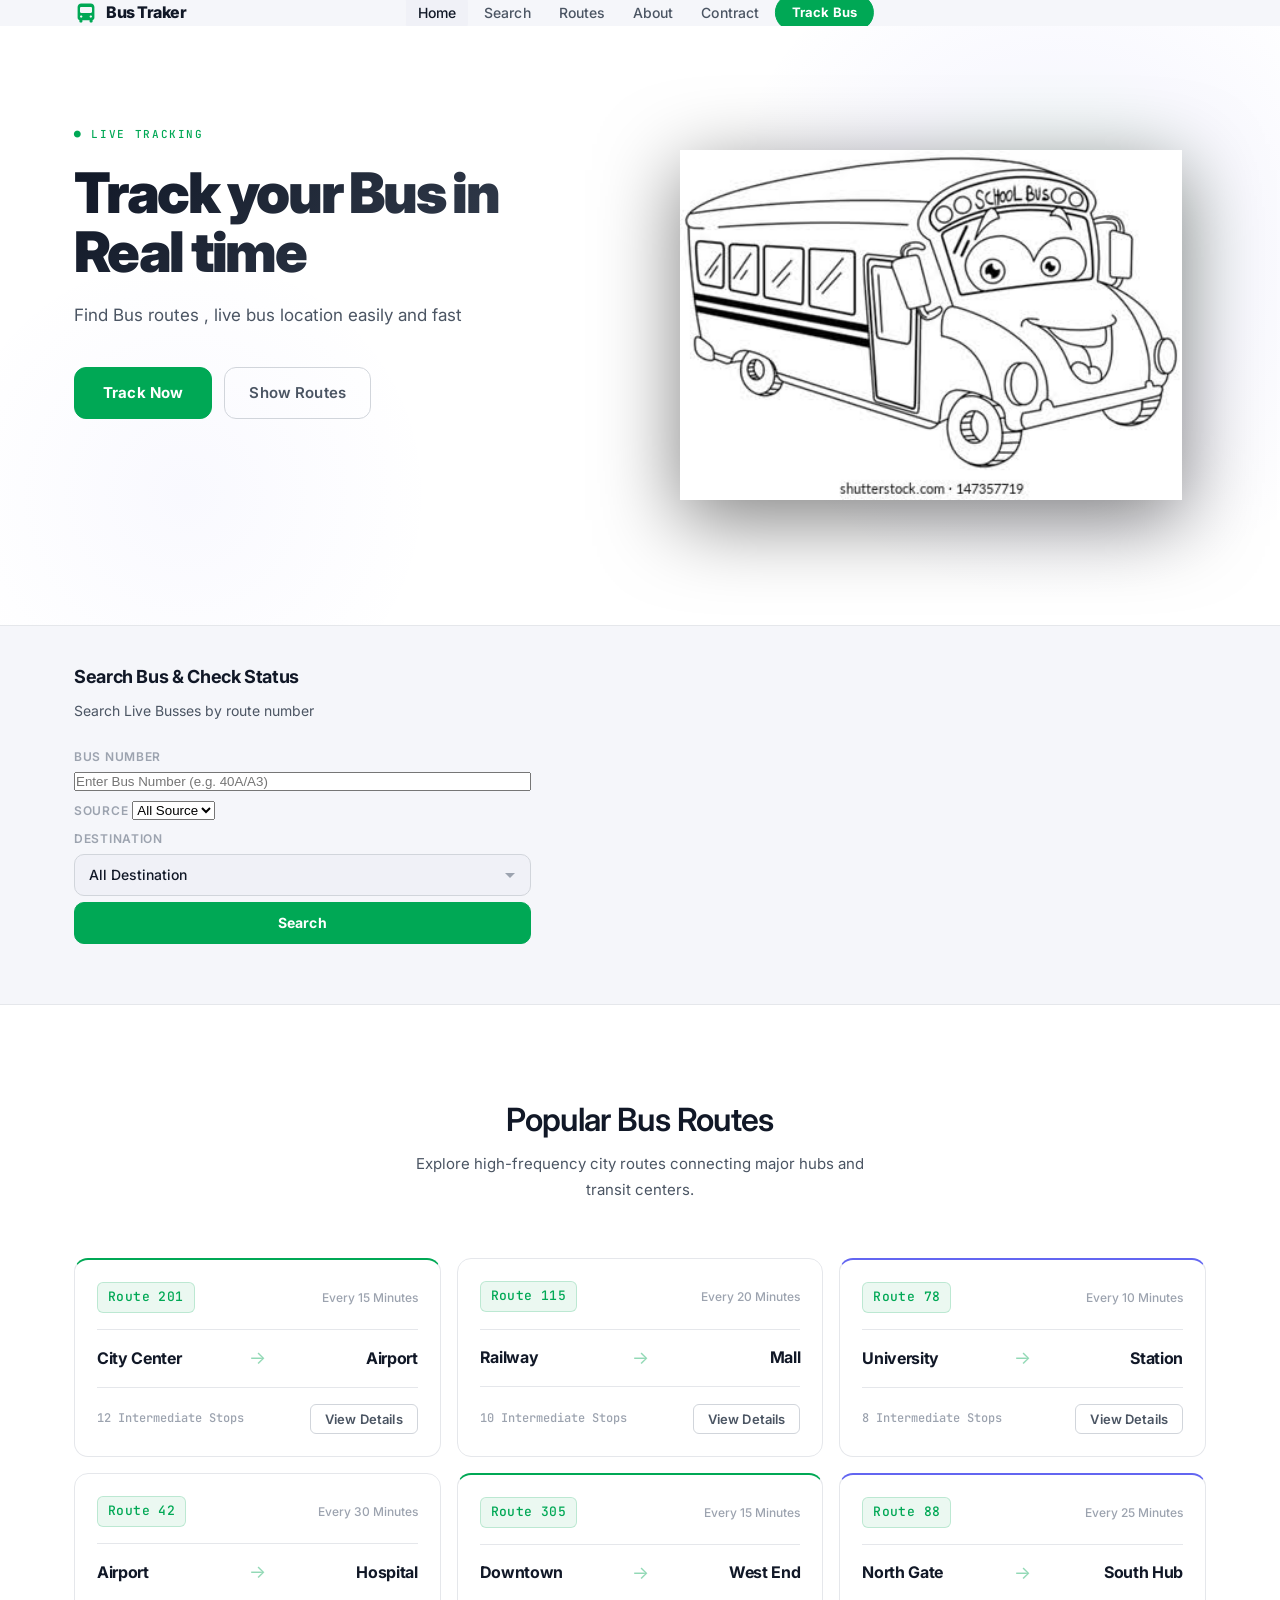
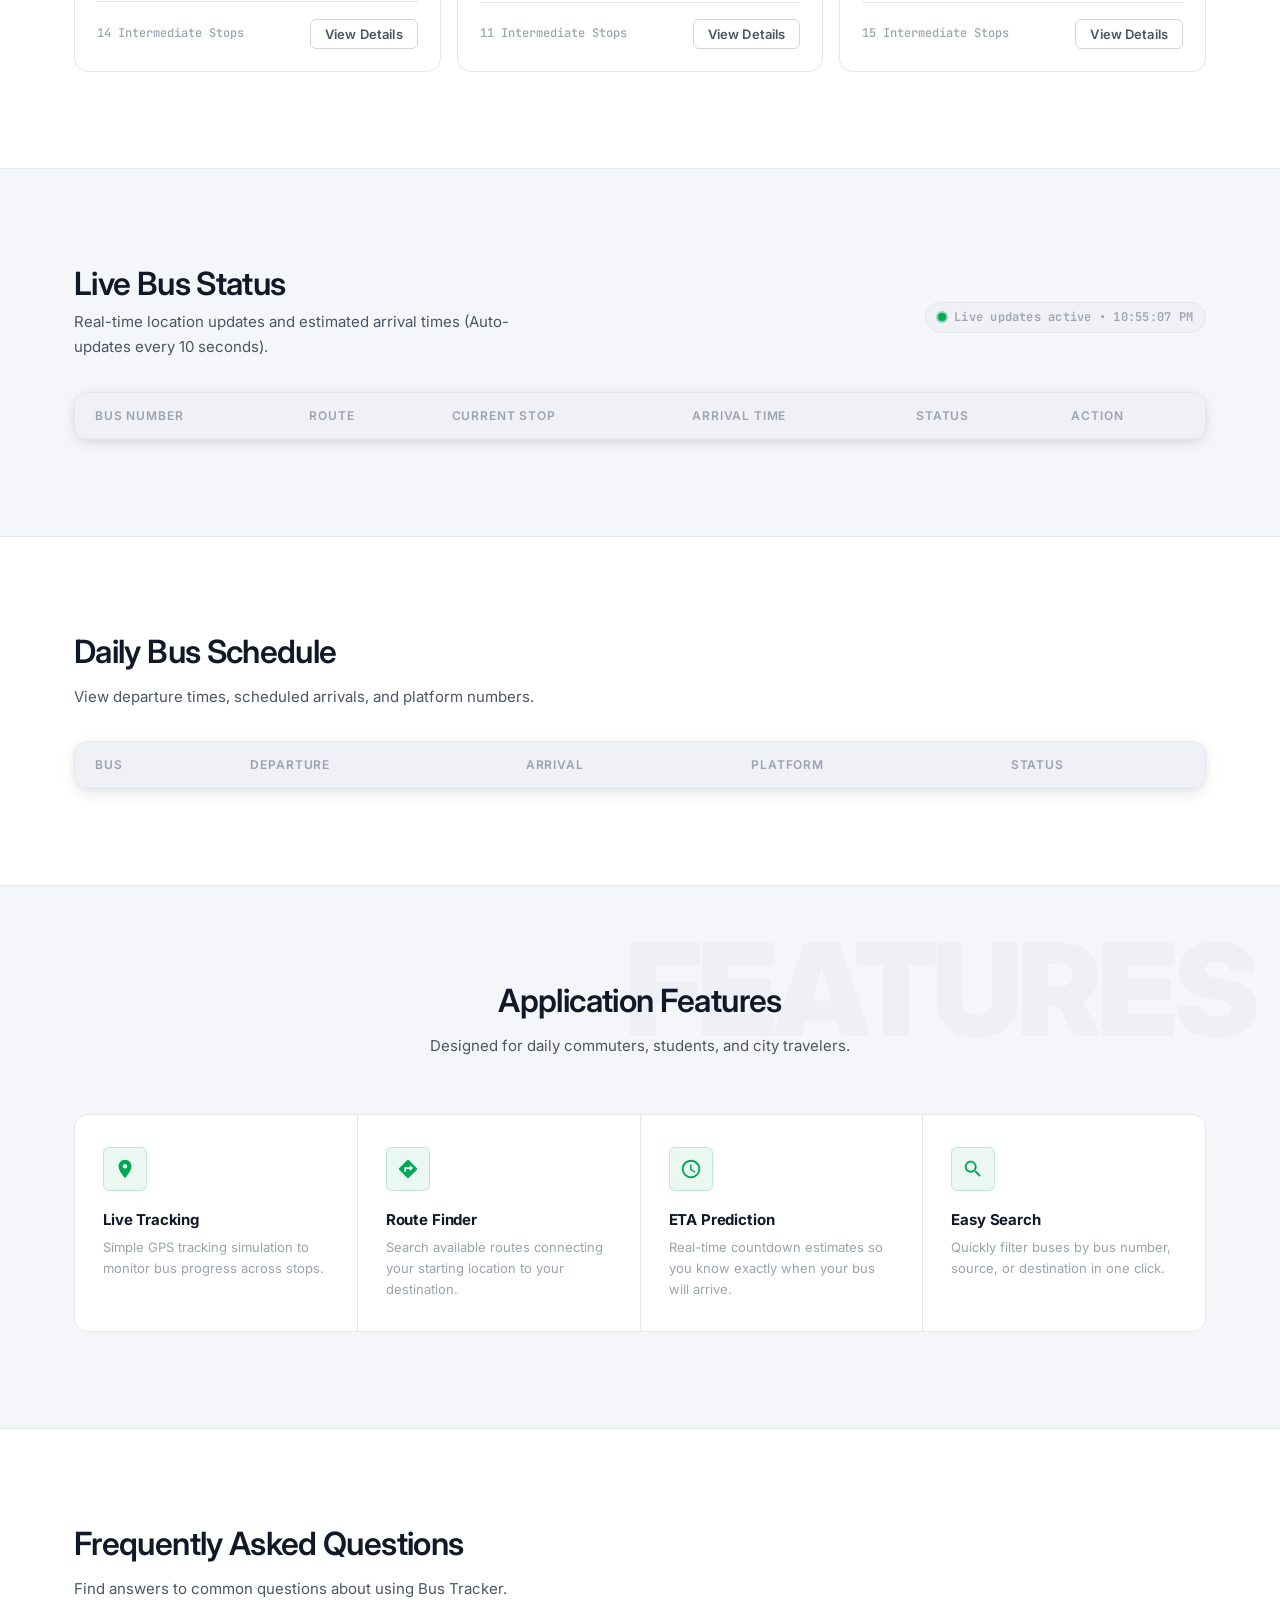
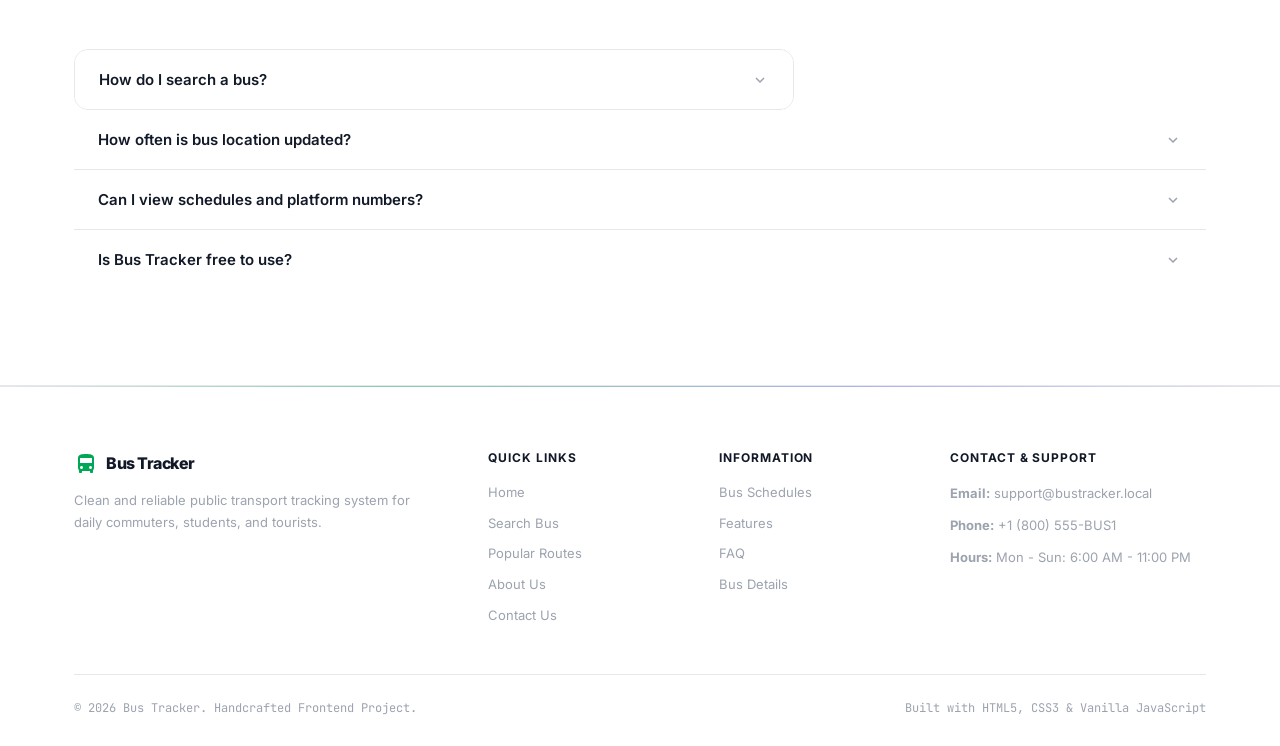
==== index.html @ 3e210ce4 "first commit" ====
<!DOCTYPE html>
<html lang="en">
<head>
    <meta charset="UTF-8">
    <meta name="viewport" content="width=device-width, initial-scale=1.0">
    <title>Bus traker</title>
    <meta name="descriptation" content="Track your bus real time. Check bus routes, estimated arrival times, live bus status, and schedules easily.">
    <link rel="stylesheet" href="css/style.css">
    <link rel="stylesheet" href="css/responsive.css">
</head>
<body>
    
    
    <header class="navber">
        <div class="container navbar-container">
            <a href="index.html" class="logo">
               <svg xmlns="http://www.w3.org/2000/svg" viewBox="0 0 640 640"><!--!Font Awesome Free v7.3.1 by @fontawesome - https://fontawesome.com License - https://fontawesome.com/license/free Copyright 2026 Fonticons, Inc.--><path d="M192 64C139 64 96 107 96 160L96 448C96 477.8 116.4 502.9 144 510L144 544C144 561.7 158.3 576 176 576L192 576C209.7 576 224 561.7 224 544L224 512L416 512L416 544C416 561.7 430.3 576 448 576L464 576C481.7 576 496 561.7 496 544L496 510C523.6 502.9 544 477.8 544 448L544 160C544 107 501 64 448 64L192 64zM160 192C160 174.3 174.3 160 192 160L448 160C465.7 160 480 174.3 480 192L480 288C480 305.7 465.7 320 448 320L192 320C174.3 320 160 305.7 160 288L160 192zM192 384C209.7 384 224 398.3 224 416C224 433.7 209.7 448 192 448C174.3 448 160 433.7 160 416C160 398.3 174.3 384 192 384zM448 384C465.7 384 480 398.3 480 416C480 433.7 465.7 448 448 448C430.3 448 416 433.7 416 416C416 398.3 430.3 384 448 384z"/></svg>
                <span>Bus Traker</span>
            </a>


            <nav class="nav-links" id="navLinks">
                <a href="index.html" class="nav-link active">Home</a>
                <a href="search.html" class="nav-link ">Search</a>
                <a href="#routes" class="nav-link ">Routes</a>
                <a href="about.html" class="nav-link ">About</a>
                <a href="contact.html" class="nav-link ">Contract</a>
                <a href="search.html" class="btn btn-primary btn-sm mobile-track-btn " style="display: none;">Track Bus</a>
            

                <div class="nav-actions">
                    <a href="search.html" class="btn btn-primary btn-sm">Track Bus</a>
                    <button class="mobile-menu-btn" id="mobileMeanBtn" aria-label="Toggel navigation">
                        <svg xmlns="http://www.w3.org/2000/svg" viewBox="0 0 640 640"><!--!Font Awesome Free v7.3.1 by @fontawesome - https://fontawesome.com License - https://fontawesome.com/license/free Copyright 2026 Fonticons, Inc.--><path d="M192 64C139 64 96 107 96 160L96 448C96 477.8 116.4 502.9 144 510L144 544C144 561.7 158.3 576 176 576L192 576C209.7 576 224 561.7 224 544L224 512L416 512L416 544C416 561.7 430.3 576 448 576L464 576C481.7 576 496 561.7 496 544L496 510C523.6 502.9 544 477.8 544 448L544 160C544 107 501 64 448 64L192 64zM160 192C160 174.3 174.3 160 192 160L448 160C465.7 160 480 174.3 480 192L480 288C480 305.7 465.7 320 448 320L192 320C174.3 320 160 305.7 160 288L160 192zM192 384C209.7 384 224 398.3 224 416C224 433.7 209.7 448 192 448C174.3 448 160 433.7 160 416C160 398.3 174.3 384 192 384zM448 384C465.7 384 480 398.3 480 416C480 433.7 465.7 448 448 448C430.3 448 416 433.7 416 416C416 398.3 430.3 384 448 384z"/></svg>
                    </button>
                </div>
            </nav>



         </div>
    </header>
    <section class="hero">
        <div class="container hero-grid">
            <div class="hero-content">
                <h1>Track your Bus in Real time</h1>
                <p>Find Bus routes , live bus location easily and fast</p>
                <div class="hero-buttons">
                    <a href="#search" class="btn btn-primary">Track Now</a>
                    <a href="#routes" class="btn btn-secondary">Show Routes</a>
                </div>
            </div>
            <div class="hero-image">
                <img src="img/buspic.jpeg" alt="Bus Tracker Real Time Vactor illlustration"
                 width="800" 
                 height="500">
            </div>
        </div>
    </section> 
    <section class="section search-section" id="search">
        <div class="container">
            <div class="search-Box">
                <div class="section-header" style ="margin-bottom: 24px; text-align: left;">
                    <h2 style="font-size: 22px;">Search Bus & Check Status </h2>
                    <p  style= "font-size: 14px; margin: 0;">Search Live Busses by route number </p>
                </div>
                <form class="search-form" id="homeSearchfrom" onsubmit="event.preventDefault(); filterBuses();">
                    <div class="form-group">
                        <label for="searchBusNumber">Bus Number</label>
                        <input type="text" id="searchBusNumber" class="form-group-control" placeholder="Enter Bus Number (e.g. 40A/A3)" autocomplete="off">
                        <div class="from-group">
                        <label for ="searchSource">source</label>
                        <select id="searchSource" class="from-control">
                            <option value="">All Source</option>

                        </select>
                        </div>
                        <div class="form-group">
                            <label for="searchDestination">Destination</label>
                            <select id="searchDestination" class="form-control">
                                <option value="">All Destination</option>
                            </select>
                        </div>
                        <div class="form-group">
                            <button type="button" id="searchbtn" class="btn btn-primary btn-block">Search</button>
                        </div>

                    </div>
                </form>
            </div>
        </div>

    </section>

<section class="section section-alt" id="routes">
    <div class="container">
      <div class="section-header">
        <h2>Popular Bus Routes</h2>
        <p>Explore high-frequency city routes connecting major hubs and transit centers.</p>
      </div>
      <div class="routes-grid">
        
        <div class="route-card">
          <div class="route-header">
            <span class="route-number">Route 201</span>
            <span class="route-freq">Every 15 Minutes</span>
          </div>
          <div class="route-path">
            <div class="route-point">
              <div class="city">City Center</div>
            </div>
            <div class="route-arrow">↓</div>
            <div class="route-point">
              <div class="city">Airport</div>
            </div>
          </div>
          <div class="route-footer">
            <span class="route-info">12 Intermediate Stops</span>
            <button class="btn btn-secondary btn-sm" onclick="openBusModal('201')">View Details</button>
          </div>
        </div>

        <div class="route-card">
          <div class="route-header">
            <span class="route-number">Route 115</span>
            <span class="route-freq">Every 20 Minutes</span>
          </div>
          <div class="route-path">
            <div class="route-point">
              <div class="city">Railway</div>
            </div>
            <div class="route-arrow">↓</div>
            <div class="route-point">
              <div class="city">Mall</div>
            </div>
          </div>
          <div class="route-footer">
            <span class="route-info">10 Intermediate Stops</span>
            <button class="btn btn-secondary btn-sm" onclick="openBusModal('115')">View Details</button>
          </div>
        </div>

        <div class="route-card">
          <div class="route-header">
            <span class="route-number">Route 78</span>
            <span class="route-freq">Every 10 Minutes</span>
          </div>
          <div class="route-path">
            <div class="route-point">
              <div class="city">University</div>
            </div>
            <div class="route-arrow">↓</div>
            <div class="route-point">
              <div class="city">Station</div>
            </div>
          </div>
          <div class="route-footer">
            <span class="route-info">8 Intermediate Stops</span>
            <button class="btn btn-secondary btn-sm" onclick="openBusModal('78')">View Details</button>
          </div>
        </div>

        <div class="route-card">
          <div class="route-header">
            <span class="route-number">Route 42</span>
            <span class="route-freq">Every 30 Minutes</span>
          </div>
          <div class="route-path">
            <div class="route-point">
              <div class="city">Airport</div>
            </div>
            <div class="route-arrow">↓</div>
            <div class="route-point">
              <div class="city">Hospital</div>
            </div>
          </div>
          <div class="route-footer">
            <span class="route-info">14 Intermediate Stops</span>
            <button class="btn btn-secondary btn-sm" onclick="openBusModal('42')">View Details</button>
          </div>
        </div>

        <div class="route-card">
          <div class="route-header">
            <span class="route-number">Route 305</span>
            <span class="route-freq">Every 15 Minutes</span>
          </div>
          <div class="route-path">
            <div class="route-point">
              <div class="city">Downtown</div>
            </div>
            <div class="route-arrow">↓</div>
            <div class="route-point">
              <div class="city">West End</div>
            </div>
          </div>
          <div class="route-footer">
            <span class="route-info">11 Intermediate Stops</span>
            <button class="btn btn-secondary btn-sm" onclick="openBusModal('305')">View Details</button>
          </div>
        </div>

        <div class="route-card">
          <div class="route-header">
            <span class="route-number">Route 88</span>
            <span class="route-freq">Every 25 Minutes</span>
          </div>
          <div class="route-path">
            <div class="route-point">
              <div class="city">North Gate</div>
            </div>
            <div class="route-arrow">↓</div>
            <div class="route-point">
              <div class="city">South Hub</div>
            </div>
          </div>
          <div class="route-footer">
            <span class="route-info">15 Intermediate Stops</span>
            <button class="btn btn-secondary btn-sm" onclick="openBusModal('88')">View Details</button>
          </div>
        </div>

      </div>
    </div>
  </section>

  <section class="section" id="status">
    <div class="container">
      <div class="section-header" style="display: flex; align-items: center; justify-content: space-between; flex-wrap: wrap; text-align: left;">
        <div>
          <h2>Live Bus Status</h2>
          <p>Real-time location updates and estimated arrival times (Auto-updates every 10 seconds).</p>
        </div>
        <div class="live-time-indicator" style="margin-top: 10px;">
          <span class="live-pulse"></span>
          <span>Live updates active • <span id="liveClock">--:--:--</span></span>
        </div>
      </div>

      <div class="table-wrapper">
        <table class="custom-table">
          <thead>
            <tr>
              <th>Bus Number</th>
              <th>Route</th>
              <th>Current Stop</th>
              <th>Arrival Time</th>
              <th>Status</th>
              <th>Action</th>
            </tr>
          </thead>
          <tbody id="liveBusStatusBody" id="searchResultsContainer">
            <!-- Populated dynamically via script.js -->
          </tbody>
        </table>
      </div>
    </div>
  </section>

  <section class="section section-alt" id="schedule">
    <div class="container">
      <div class="section-header">
        <h2>Daily Bus Schedule</h2>
        <p>View departure times, scheduled arrivals, and platform numbers.</p>
      </div>

      <div class="table-wrapper">
        <table class="custom-table">
          <thead>
            <tr>
              <th>Bus</th>
              <th>Departure</th>
              <th>Arrival</th>
              <th>Platform</th>
              <th>Status</th>
            </tr>
          </thead>
          <tbody id="busScheduleBody">
            <!-- Populated dynamically via script.js -->
          </tbody>
        </table>
      </div>
    </div>
  </section>

  <section class="section" id="features">
    <div class="container">
      <div class="section-header">
        <h2>Application Features</h2>
        <p>Designed for daily commuters, students, and city travelers.</p>
      </div>

      <div class="features-grid">
        <div class="feature-card">
          <div class="feature-icon">
            <svg viewBox="0 0 24 24">
              <path d="M12 2C8.13 2 5 5.13 5 9c0 5.25 7 13 7 13s7-7.75 7-13c0-3.87-3.13-7-7-7zm0 9.5c-1.38 0-2.5-1.12-2.5-2.5s1.12-2.5 2.5-2.5 2.5 1.12 2.5 2.5-1.12 2.5-2.5 2.5z"/>
            </svg>
          </div>
          <h3>Live Tracking</h3>
          <p>Simple GPS tracking simulation to monitor bus progress across stops.</p>
        </div>

        <div class="feature-card">
          <div class="feature-icon">
            <svg viewBox="0 0 24 24">
              <path d="M21.71 11.29l-9-9c-.39-.39-1.02-.39-1.41 0l-9 9c-.39.39-.39 1.02 0 1.41l9 9c.39.39 1.02.39 1.41 0l9-9c.39-.38.39-1.01 0-1.41zM14 14.5V12h-4v3H8v-4c0-.55.45-1 1-1h5V7.5l3.5 3.5-3.5 3.5z"/>
            </svg>
          </div>
          <h3>Route Finder</h3>
          <p>Search available routes connecting your starting location to your destination.</p>
        </div>

        <div class="feature-card">
          <div class="feature-icon">
            <svg viewBox="0 0 24 24">
              <path d="M11.99 2C6.47 2 2 6.48 2 12s4.47 10 9.99 10C17.52 22 22 17.52 22 12S17.52 2 11.99 2zM12 20c-4.42 0-8-3.58-8-8s3.58-8 8-8 8 3.58 8 8-3.58 8-8 8zm.5-13H11v6l5.25 3.15.75-1.23-4.5-2.67z"/>
            </svg>
          </div>
          <h3>ETA Prediction</h3>
          <p>Real-time countdown estimates so you know exactly when your bus will arrive.</p>
        </div>

        <div class="feature-card">
          <div class="feature-icon">
            <svg viewBox="0 0 24 24">
              <path d="M15.5 14h-.79l-.28-.27C15.41 12.59 16 11.11 16 9.5 16 5.91 13.09 3 9.5 3S3 5.91 3 9.5 5.91 16 9.5 16c1.61 0 3.09-.59 4.23-1.57l.27.28v.79l5 4.99L20.49 19l-4.99-5zm-6 0C7.01 14 5 11.99 5 9.5S7.01 5 9.5 5 14 7.01 14 9.5 11.99 14 9.5 14z"/>
            </svg>
          </div>
          <h3>Easy Search</h3>
          <p>Quickly filter buses by bus number, source, or destination in one click.</p>
        </div>
      </div>
    </div>
  </section>

  <section class="section section-alt" id="faq">
    <div class="container">
      <div class="section-header">
        <h2>Frequently Asked Questions</h2>
        <p>Find answers to common questions about using Bus Tracker.</p>
      </div>

      <div class="faq-container">
        <divvvvvvvvvvvv class="faq-item">
          <button class="faq-question">
            <span>How do I search a bus?</span>
            <svg viewBox="0 0 24 24"><path d="M7.41 8.59L12 13.17l4.59-4.58L18 10l-6 6-6-6 1.41-1.41z"/></svg>
          </button>
          <div class="faq-answer">
            <p>Use the search form on the homepage or navigation bar. Enter your Bus Number or select your Source and Destination from the dropdowns to instantly filter buses.</p>
          </div>
        </div>

        <div class="faq-item">
          <button class="faq-question">
            <span>How often is bus location updated?</span>
            <svg viewBox="0 0 24 24"><path d="M7.41 8.59L12 13.17l4.59-4.58L18 10l-6 6-6-6 1.41-1.41z"/></svg>
          </button>
          <div class="faq-answer">
            <p>Live bus status and estimated arrival times (ETA) update automatically every 10 seconds in real-time simulation.</p>
          </div>
        </div>

        <div class="faq-item">
          <button class="faq-question">
            <span>Can I view schedules and platform numbers?</span>
            <svg viewBox="0 0 24 24"><path d="M7.41 8.59L12 13.17l4.59-4.58L18 10l-6 6-6-6 1.41-1.41z"/></svg>
          </button>
          <div class="faq-answer">
            <p>Yes! Check the "Bus Schedule" section on the main page or view individual bus detail popups for platform, departure, and arrival times.</p>
          </div>
        </div>

        <div class="faq-item">
          <button class="faq-question">
            <span>Is Bus Tracker free to use?</span>
            <svg viewBox="0 0 24 24"><path d="M7.41 8.59L12 13.17l4.59-4.58L18 10l-6 6-6-6 1.41-1.41z"/></svg>
          </button>
          <div class="faq-answer">
            <p>Yes, Bus Tracker is 100% free for all daily commuters, college students, office workers, and tourists.</p>
          </div>
        </div>
      </div>
    </div>
  </section>

  <div class="modal-overlay" id="busModalOverlay">
    <div class="modal-content">
      <div class="modal-header">
        <h3 id="modalBusTitle">Bus Details</h3>
        <button class="modal-close" id="busModalClose">&times;</button>
      </div>
      <div class="modal-body" id="modalBusBody">
        <!-- Content inserted dynamically via modal.js -->
      </div>
      <div class="modal-footer">
        <button class="btn btn-secondary" id="busModalFooterClose">Close</button>
      </div>
    </div>
  </div>

  <footer class="footer">
    <div class="container">
      <div class="footer-grid">
        <div class="footer-col">
          <a href="index.html" class="logo" style="margin-bottom: 12px;">
            <svg viewBox="0 0 24 24" style="width: 24px; height: 24px; fill: var(--primary);">
              <path d="M4 16c0 .88.39 1.67 1 2.22V20c0 .55.45 1 1 1h1c.55 0 1-.45 1-1v-1h8v1c0 .55.45 1 1 1h1c.55 0 1-.45 1-1v-1.78c.61-.55 1-1.34 1-2.22V6c0-3.5-3.58-4-8-4s-8 .5-8 4v10zm3.5 1c-.83 0-1.5-.67-1.5-1.5S6.67 14 7.5 14s1.5.67 1.5 1.5S8.33 17 7.5 17zm9 0c-.83 0-1.5-.67-1.5-1.5s.67-1.5 1.5-1.5 1.5.67 1.5 1.5-.67 1.5-1.5 1.5zm1.5-6H6V6h12v5z"/>
            </svg>
            <span>Bus Tracker</span>
          </a>
          <p>Clean and reliable public transport tracking system for daily commuters, students, and tourists.</p>
        </div>

        <div class="footer-col">
          <h4>Quick Links</h4>
          <div class="footer-links">
            <a href="index.html">Home</a>
            <a href="search.html">Search Bus</a>
            <a href="#routes">Popular Routes</a>
            <a href="about.html">About Us</a>
            <a href="contact.html">Contact Us</a>
          </div>
        </div>

        <div class="footer-col">
          <h4>Information</h4>
          <div class="footer-links">
            <a href="#schedule">Bus Schedules</a>
            <a href="#features">Features</a>
            <a href="#faq">FAQ</a>
            <a href="bus-details.html">Bus Details</a>
          </div>
        </div>

        <div class="footer-col">
          <h4>Contact & Support</h4>
          <p><strong>Email:</strong> support@bustracker.local</p>
          <p><strong>Phone:</strong> +1 (800) 555-BUS1</p>
          <p><strong>Hours:</strong> Mon - Sun: 6:00 AM - 11:00 PM</p>
        </div>
      </div>

      <div class="footer-bottom">
        <span>&copy; 2026 Bus Tracker. Handcrafted Frontend Project.</span>
        <span>Built with HTML5, CSS3 &amp; Vanilla JavaScript</span>
      </div>
    </div>
  </footer>

  <script src="js/script.js"></script>
  <script src="js/search.js"></script>
  <script src="js/modal.js"></script>
</body>
</html>
---- css/style.css ----
@import url('https://fonts.googleapis.com/css2?family=Inter:wght@300;400;500;600;700;800;900&family=JetBrains+Mono:wght@400;500&display=swap');

:root {
  --bg:              #f5f6fa;
  --surface-0:       #ffffff; 
  --surface-1:       #ffffff; 
  --surface-2:       #f0f1f7;
  --surface-3:       #e8eaf2;

  --primary:         #00a855;
  --primary-dim:     #008f48;
  --primary-glow:    rgba(0, 168, 85, 0.12);
  --primary-subtle:  rgba(0, 168, 85, 0.08);

  --accent:          #6366f1;
  --accent-dim:      #4f52d6;
  --accent-subtle:   rgba(99, 102, 241, 0.10);

  --success:         #00a855;
  --warning:         #d97706;
  --danger:          #dc2626;
  --warning-subtle:  rgba(217, 119, 6, 0.10);
  --danger-subtle:   rgba(220, 38, 38, 0.08);
  --success-subtle:  rgba(0, 168, 85, 0.10);

  --text-primary:    #111827;
  --text-secondary:  #4b5563;
  --text-tertiary:   #9ca3af;
  --text-inverse:    #ffffff;

  --primary-hover:   var(--primary-dim);
  --secondary:       var(--text-secondary);
  --secondary-hover: var(--text-primary);
  --white:           #ffffff;
  --text:            var(--text-primary);

  --border:          #e5e7eb;
  --border-hover:    #d1d5db;
  --border-focus:    rgba(0, 168, 85, 0.45);

  --radius-sm:       6px;
  --radius:          10px;
  --radius-md:       14px;
  --radius-lg:       20px;
  --radius-xl:       28px;

  --shadow-sm:       0 1px 3px rgba(0,0,0,0.07), 0 1px 2px rgba(0,0,0,0.05);
  --shadow-md:       0 4px 16px rgba(0,0,0,0.08), 0 2px 6px rgba(0,0,0,0.05);
  --shadow-lg:       0 16px 48px rgba(0,0,0,0.10), 0 6px 16px rgba(0,0,0,0.06);
  --shadow-glow:     0 0 20px rgba(0, 168, 85, 0.15), 0 0 6px rgba(0, 168, 85, 0.08);
  --shadow-accent:   0 0 20px rgba(99, 102, 241, 0.15);

  --font-main:       'Inter', -apple-system, BlinkMacSystemFont, sans-serif;
  --font-mono:       'JetBrains Mono', 'Fira Code', monospace;

  --ease:            cubic-bezier(0.22, 1, 0.36, 1);
  --ease-in:         cubic-bezier(0.55, 0, 1, 0.45);
  --duration-fast:   150ms;
  --duration:        250ms;
  --duration-slow:   400ms;
}

*, *::before, *::after {
  box-sizing: border-box;
  margin: 0;
  padding: 0;
}

html {
  scroll-behavior: smooth;
  font-size: 16px;
  -webkit-text-size-adjust: 100%;
}

body {
  font-family: var(--font-main);
  background-color: var(--bg);
  color: var(--text-primary);
  line-height: 1.6;
  -webkit-font-smoothing: antialiased;
  -moz-osx-font-smoothing: grayscale;
  overflow-x: hidden;
}

a {
  color: var(--primary);
  text-decoration: none;
  transition: color var(--duration-fast) var(--ease);
}

a:hover {
  color: var(--primary-dim);
}

ul { list-style: none; }

img {
  max-width: 100%;
  height: auto;
  display: block;
}

h1, h2, h3, h4, h5, h6 {
  color: var(--text-primary);
  line-height: 1.2;
  letter-spacing: -0.02em;
  font-weight: 700;
}

h1 { font-size: clamp(2rem, 5vw, 3.5rem); }
h2 { font-size: clamp(1.5rem, 3vw, 2rem); font-weight: 600; }
h3 { font-size: 1.15rem; font-weight: 600; }

p {
  color: var(--text-secondary);
  font-size: 0.9375rem;
  line-height: 1.7;
}

.container {
  max-width: 1180px;
  margin: 0 auto;
  padding: 0 24px;
}

.section {
  padding: 96px 0;
}

.section-alt {
  background-color: var(--surface-1);
  border-top: 1px solid var(--border);
  border-bottom: 1px solid var(--border);
}

.section-header {
  text-align: center;
  margin-bottom: 56px;
}

.section-header h2 {
  color: var(--text-primary);
  margin-bottom: 12px;
}

.section-header p {
  color: var(--text-secondary);
  max-width: 480px;
  margin: 0 auto;
  font-size: 0.9375rem;
}

@keyframes pulse-ring {
  0%   { transform: scale(1);   opacity: 0.8; }
  70%  { transform: scale(2.2); opacity: 0;   }
  100% { transform: scale(2.2); opacity: 0;   }
}

@keyframes pulse-dot {
  0%, 100% { opacity: 1; }
  50%       { opacity: 0.5; }
}

@keyframes float-y {
  0%, 100% { transform: translateY(0px); }
  50%       { transform: translateY(-10px); }
}

@keyframes shimmer {
  0%   { background-position: -400px 0; }
  100% { background-position: 400px 0; }
}

@keyframes fade-up {
  from { opacity: 0; transform: translateY(20px); }
  to   { opacity: 1; transform: translateY(0); }
}

@keyframes spin-slow {
  from { transform: rotate(0deg); }
  to   { transform: rotate(360deg); }
}

.btn {
  display: inline-flex;
  align-items: center;
  justify-content: center;
  gap: 8px;
  padding: 10px 20px;
  font-family: var(--font-main);
  font-size: 0.875rem;
  font-weight: 600;
  letter-spacing: 0.01em;
  border-radius: var(--radius);
  border: 1px solid transparent;
  cursor: pointer;
  transition: all var(--duration) var(--ease);
  position: relative;
  overflow: hidden;
  white-space: nowrap;
  text-align: center;
  -webkit-user-select: none;
  user-select: none;
}

.btn::after {
  content: '';
  position: absolute;
  inset: 0;
  background: linear-gradient(
    105deg,
    transparent 30%,
    rgba(255,255,255,0.08) 50%,
    transparent 70%
  );
  background-size: 200% 100%;
  opacity: 0;
  transition: opacity var(--duration-fast);
}

.btn:hover::after { opacity: 1; }
.btn:active { transform: scale(0.97); }

.btn-primary {
  background: var(--primary);
  color: var(--text-inverse);
  border-color: var(--primary);
  font-weight: 700;
  box-shadow: 0 0 0 0 rgba(0, 168, 85, 0);
}

.btn-primary:hover {
  background: var(--primary-dim);
  color: var(--text-inverse);
  border-color: var(--primary-dim);
  box-shadow: var(--shadow-glow);
  transform: translateY(-1px);
}

.btn-secondary {
  background: transparent;
  color: var(--text-secondary);
  border-color: var(--border-hover);
}

.btn-secondary:hover {
  background: var(--surface-2);
  color: var(--text-primary);
  border-color: var(--border-hover);
}

.btn-sm {
  padding: 6px 14px;
  font-size: 0.8125rem;
  border-radius: var(--radius-sm);
}

.btn-block {
  width: 100%;
}

.btn:focus-visible {
  outline: 2px solid var(--primary);
  outline-offset: 3px;
}

.badge {
  display: inline-flex;
  align-items: center;
  gap: 5px;
  padding: 3px 10px;
  border-radius: 20px;
  font-size: 0.75rem;
  font-weight: 600;
  letter-spacing: 0.02em;
  border: 1px solid transparent;
}

.badge-success {
  background: var(--success-subtle);
  color: var(--success);
  border-color: rgba(0, 168, 85, 0.25);
}

.badge-warning {
  background: var(--warning-subtle);
  color: var(--warning);
  border-color: rgba(217, 119, 6, 0.25);
}

.badge-danger {
  background: var(--danger-subtle);
  color: var(--danger);
  border-color: rgba(220, 38, 38, 0.2);
}

.navbar {
  position: sticky;
  top: 0;
  z-index: 1000;
  background: rgba(255, 255, 255, 0.85);
  backdrop-filter: blur(20px) saturate(180%);
  -webkit-backdrop-filter: blur(20px) saturate(180%);
  border-bottom: 1px solid var(--border);
  height: 64px;
  transition: background var(--duration) var(--ease),
              border-color var(--duration) var(--ease);
}

.navbar::after {
  content: '';
  position: absolute;
  bottom: -1px;
  left: 0;
  right: 0;
  height: 1px;
  background: linear-gradient(90deg, transparent, var(--primary-glow), transparent);
  opacity: 0.6;
}

.navbar-container {
  display: flex;
  align-items: center;
  justify-content: space-between;
  height: 100%;
  gap: 0;
}

.logo {
  display: flex;
  align-items: center;
  gap: 8px;
  font-size: 1rem;
  font-weight: 800;
  color: var(--text-primary);
  text-decoration: none;
  letter-spacing: -0.03em;
  flex-shrink: 0;
  transition: opacity var(--duration-fast);
}

.logo:hover {
  opacity: 0.85;
  color: var(--text-primary);
}

.logo svg {
  width: 24px;
  height: 24px;
  fill: var(--primary);
  flex-shrink: 0;
}

.nav-links {
  display: flex;
  align-items: center;
  gap: 4px;
  position: absolute;
  left: 50%;
  transform: translateX(-50%);
}

.nav-link {
  font-size: 0.875rem;
  font-weight: 500;
  color: var(--text-secondary);
  padding: 6px 12px;
  border-radius: var(--radius-sm);
  position: relative;
  transition: color var(--duration-fast), background var(--duration-fast);
  letter-spacing: 0.005em;
}

.nav-link:hover {
  color: var(--text-primary);
  background: var(--surface-2);
}

.nav-link.active {
  color: var(--text-primary);
  background: var(--surface-2);
}

.nav-link.active::after {
  content: '';
  position: absolute;
  bottom: -1px;
  left: 50%;
  transform: translateX(-50%);
  width: 16px;
  height: 2px;
  background: var(--primary);
  border-radius: 2px;
}

.nav-actions {
  display: flex;
  align-items: center;
  gap: 12px;
  flex-shrink: 0;
}

.nav-actions .btn-primary {
  padding: 7px 16px;
  font-size: 0.8125rem;
  border-radius: 20px;
}

.mobile-menu-btn {
  display: none;
  background: var(--surface-2);
  border: 1px solid var(--border);
  border-radius: var(--radius-sm);
  cursor: pointer;
  padding: 7px;
  color: var(--text-secondary);
  transition: all var(--duration-fast);
}

.mobile-menu-btn:hover {
  background: var(--surface-3);
  color: var(--text-primary);
}

.mobile-menu-btn svg {
  width: 20px;
  height: 20px;
  fill: currentColor;
  display: block;
}

.hero {
  background: var(--surface-0);
  padding: 0;
  border-bottom: 1px solid var(--border);
  position: relative;
  overflow: hidden;
  min-height: 600px;
  display: flex;
  align-items: center;
}

.hero::before {
  content: '';
  position: absolute;
  top: -20%;
  right: -10%;
  width: 700px;
  height: 700px;
  background: radial-gradient(
    ellipse at center,
    rgba(0, 168, 85, 0.07) 0%,
    rgba(99, 102, 241, 0.04) 40%,
    transparent 70%
  );
  pointer-events: none;
  border-radius: 50%;
}

.hero::after {
  content: '';
  position: absolute;
  bottom: -20%;
  left: -5%;
  width: 500px;
  height: 500px;
  background: radial-gradient(
    ellipse at center,
    rgba(99, 102, 241, 0.04) 0%,
    transparent 70%
  );
  pointer-events: none;
  border-radius: 50%;
}

.hero-grid {
  display: grid;
  grid-template-columns: 55% 45%;
  gap: 0;
  align-items: center;
  width: 100%;
  padding: 80px 24px;
  max-width: 1180px;
  margin: 0 auto;
  position: relative;
  z-index: 1;
}

.hero-content {
  padding-right: 60px;
}

.hero-content::before {
  content: '● LIVE TRACKING';
  display: block;
  font-family: var(--font-mono);
  font-size: 0.6875rem;
  font-weight: 500;
  color: var(--primary);
  letter-spacing: 0.15em;
  margin-bottom: 20px;
}

.hero-content h1 {
  font-weight: 900;
  letter-spacing: -0.04em;
  line-height: 1.05;
  margin-bottom: 20px;
  background: linear-gradient(
    135deg,
    #111827 0%,
    #374151 100%
  );
  -webkit-background-clip: text;
  -webkit-text-fill-color: transparent;
  background-clip: text;
}

.hero-content p {
  font-size: 1.0625rem;
  color: var(--text-secondary);
  max-width: 420px;
  margin-bottom: 36px;
  line-height: 1.75;
}

.hero-buttons {
  display: flex;
  gap: 12px;
  flex-wrap: wrap;
}

.hero-buttons .btn-primary {
  padding: 13px 28px;
  font-size: 0.9375rem;
  border-radius: 12px;
}

.hero-buttons .btn-secondary {
  padding: 12px 24px;
  font-size: 0.9375rem;
  border-radius: 12px;
  border-color: var(--border-hover);
}

.hero-image {
  position: relative;
  display: flex;
  align-items: center;
  justify-content: center;
  padding: 24px;
}

.hero-image::before {
  content: '';
  position: absolute;
  inset: 20px;
  background: radial-gradient(ellipse, var(--primary-glow) 0%, transparent 70%);
  border-radius: 50%;
  animation: float-y 4s ease-in-out infinite;
}

.hero-image img {
  position: relative;
  z-index: 1;
  filter: drop-shadow(0 20px 40px rgba(0, 0, 0, 0.5));
  animation: float-y 6s ease-in-out infinite;
  border-radius: 0;
  border: none;
  background: none;
}

.search-section {
  padding: 40px 0 60px;
  background: var(--bg);
  position: relative;
}

.search-box {
  background: var(--surface-1);
  border: 1px solid var(--border);
  border-radius: var(--radius-lg);
  padding: 28px 32px;
  box-shadow: var(--shadow-md);
  transition: border-color var(--duration) var(--ease),
              box-shadow var(--duration) var(--ease);
}

.search-box:focus-within {
  border-color: var(--border-focus);
  box-shadow: var(--shadow-md), 0 0 0 3px var(--primary-subtle);
}

.search-box .section-header {
  text-align: left;
  margin-bottom: 20px;
}

.search-box .section-header h2 {
  font-size: 1rem;
  font-weight: 600;
  color: var(--text-primary);
  letter-spacing: -0.01em;
}

.search-box .section-header p {
  font-size: 0.8125rem;
  color: var(--text-tertiary);
  margin: 0;
}

.search-form {
  display: grid;
  grid-template-columns: 2fr 1.4fr 1.4fr auto;
  gap: 12px;
  align-items: end;
}

.form-group {
  display: flex;
  flex-direction: column;
  gap: 6px;
}

.form-group label {
  font-size: 0.75rem;
  font-weight: 600;
  color: var(--text-tertiary);
  text-transform: uppercase;
  letter-spacing: 0.06em;
}

.form-control {
  width: 100%;
  height: 42px;
  padding: 0 14px;
  font-family: var(--font-main);
  font-size: 0.875rem;
  font-weight: 500;
  border: 1px solid var(--border-hover);
  border-radius: var(--radius);
  background: var(--surface-2);
  color: var(--text-primary);
  outline: none;
  transition: border-color var(--duration-fast),
              box-shadow var(--duration-fast);
  -webkit-appearance: none;
  appearance: none;
}

.form-control::placeholder {
  color: var(--text-tertiary);
}

.form-control:focus {
  border-color: var(--border-focus);
  box-shadow: 0 0 0 3px var(--primary-subtle);
  background: var(--surface-3);
}

select.form-control {
  background-image: url("data:image/svg+xml,%3Csvg xmlns='http://www.w3.org/2000/svg' viewBox='0 0 16 16'%3E%3Cpath fill='%239ca3af' d='M8 11L3 6h10z'/%3E%3C/svg%3E");
  background-repeat: no-repeat;
  background-position: right 12px center;
  background-size: 16px;
  padding-right: 36px;
}

textarea.form-control {
  height: auto;
  padding-top: 12px;
  resize: vertical;
  line-height: 1.6;
}

.search-form .form-group:last-child .btn {
  height: 42px;
  white-space: nowrap;
  border-radius: var(--radius);
}

.routes-grid {
  display: grid;
  grid-template-columns: repeat(3, 1fr);
  gap: 16px;
}

.routes-grid .route-card:nth-child(1),
.routes-grid .route-card:nth-child(5) {
  border-top: 2px solid var(--primary);
}

.routes-grid .route-card:nth-child(3),
.routes-grid .route-card:nth-child(6) {
  border-top: 2px solid var(--accent);
}

.route-card {
  background: var(--surface-1);
  border: 1px solid var(--border);
  border-radius: var(--radius-md);
  padding: 22px;
  transition: transform var(--duration) var(--ease),
              box-shadow var(--duration) var(--ease),
              border-color var(--duration) var(--ease);
  display: flex;
  flex-direction: column;
  justify-content: space-between;
  gap: 16px;
  position: relative;
  overflow: hidden;
}

.route-card::before {
  content: '';
  position: absolute;
  top: 0;
  right: 0;
  width: 120px;
  height: 120px;
  background: radial-gradient(circle at top right, var(--primary-subtle), transparent 70%);
  pointer-events: none;
  opacity: 0;
  transition: opacity var(--duration) var(--ease);
}

.route-card:hover::before { opacity: 1; }

.route-card:hover {
  transform: translateY(-3px);
  border-color: var(--border-hover);
  box-shadow: var(--shadow-lg), var(--shadow-glow);
}

.route-header {
  display: flex;
  align-items: center;
  justify-content: space-between;
}

.route-number {
  font-family: var(--font-mono);
  font-size: 0.8125rem;
  font-weight: 500;
  color: var(--primary);
  background: var(--primary-subtle);
  padding: 4px 10px;
  border-radius: 6px;
  border: 1px solid rgba(0, 168, 85, 0.2);
  letter-spacing: 0.03em;
}

.route-freq {
  font-size: 0.75rem;
  color: var(--text-tertiary);
  font-weight: 500;
}

.route-path {
  display: flex;
  align-items: center;
  justify-content: space-between;
  padding: 14px 0;
  border-top: 1px solid var(--border);
  border-bottom: 1px solid var(--border);
  position: relative;
}

.route-point {
  flex: 1;
}

.route-point:last-child {
  text-align: right;
}

.route-point .city {
  font-size: 1rem;
  font-weight: 700;
  color: var(--text-primary);
  letter-spacing: -0.02em;
}

.route-arrow {
  flex: 0 0 auto;
  color: var(--primary);
  font-size: 14px;
  padding: 0 12px;
  opacity: 0.7;
}

.route-arrow {
  font-size: 0;
}
.route-arrow::before {
  content: '→';
  font-size: 18px;
  color: var(--primary);
  opacity: 0.6;
}

.route-footer {
  display: flex;
  align-items: center;
  justify-content: space-between;
}

.route-info {
  font-size: 0.75rem;
  color: var(--text-tertiary);
  font-weight: 500;
  font-family: var(--font-mono);
}

#status .section-header {
  display: flex;
  align-items: flex-end;
  justify-content: space-between;
  text-align: left;
  margin-bottom: 32px;
  flex-wrap: wrap;
  gap: 12px;
}

#status .section-header > div:first-child h2 {
  margin-bottom: 6px;
}

.table-wrapper {
  background: var(--surface-1);
  border: 1px solid var(--border);
  border-radius: var(--radius-md);
  overflow-x: auto;
  box-shadow: var(--shadow-md);
}

.custom-table {
  width: 100%;
  border-collapse: collapse;
  text-align: left;
  font-size: 0.875rem;
}

.custom-table thead tr {
  background: var(--surface-2);
}

.custom-table th {
  color: var(--text-tertiary);
  font-weight: 600;
  padding: 13px 20px;
  border-bottom: 1px solid var(--border);
  white-space: nowrap;
  font-size: 0.75rem;
  text-transform: uppercase;
  letter-spacing: 0.07em;
}

.custom-table td {
  padding: 15px 20px;
  border-bottom: 1px solid var(--border);
  color: var(--text-secondary);
  vertical-align: middle;
  transition: background var(--duration-fast);
}

.custom-table tbody tr:last-child td {
  border-bottom: none;
}

.custom-table tbody tr {
  transition: background var(--duration-fast);
}

.custom-table tbody tr:hover {
  background: var(--surface-2);
}

.bus-num-cell {
  font-family: var(--font-mono);
  font-weight: 700;
  color: var(--primary) !important;
  font-size: 0.875rem;
  letter-spacing: 0.02em;
}

#schedule .section-header {
  text-align: left;
  margin-bottom: 32px;
}

#schedule .section-header h2,
#schedule .section-header p {
  text-align: left;
  margin-left: 0;
}

#features {
  background: var(--bg);
  position: relative;
}

#features::before {
  content: 'FEATURES';
  position: absolute;
  top: 40px;
  right: 24px;
  font-size: clamp(4rem, 10vw, 8rem);
  font-weight: 900;
  color: #eef0f6;
  letter-spacing: -0.04em;
  line-height: 1;
  pointer-events: none;
  user-select: none;
  z-index: 0;
}

#features .container {
  position: relative;
  z-index: 1;
}

.features-grid {
  display: grid;
  grid-template-columns: repeat(4, 1fr);
  gap: 1px;
  background: var(--border);
  border: 1px solid var(--border);
  border-radius: var(--radius-md);
  overflow: hidden;
}

.feature-card {
  background: var(--surface-1);
  padding: 32px 28px;
  text-align: left;
  position: relative;
  transition: background var(--duration) var(--ease);
}

.feature-card::before {
  content: '';
  position: absolute;
  top: 0;
  left: 0;
  right: 0;
  height: 2px;
  background: linear-gradient(90deg, var(--primary), transparent);
  opacity: 0;
  transition: opacity var(--duration) var(--ease);
}

.feature-card:hover {
  background: var(--surface-2);
}

.feature-card:hover::before {
  opacity: 1;
}

.feature-icon {
  width: 44px;
  height: 44px;
  background: var(--primary-subtle);
  border-radius: var(--radius-sm);
  display: flex;
  align-items: center;
  justify-content: center;
  margin-bottom: 20px;
  color: var(--primary);
  border: 1px solid rgba(0, 168, 85, 0.2);
  transition: background var(--duration), border-color var(--duration);
}

.feature-card:hover .feature-icon {
  background: var(--primary-glow);
  border-color: rgba(0, 168, 85, 0.35);
}

.feature-icon svg {
  width: 22px;
  height: 22px;
  fill: currentColor;
}

.feature-card h3 {
  font-size: 0.9375rem;
  font-weight: 700;
  color: var(--text-primary);
  margin-bottom: 8px;
  letter-spacing: -0.01em;
}

.feature-card p {
  font-size: 0.8125rem;
  color: var(--text-tertiary);
  line-height: 1.6;
}

#faq {
  position: relative;
}

#faq .section-header {
  text-align: left;
  margin-bottom: 48px;
}

#faq .section-header h2,
#faq .section-header p {
  margin-left: 0;
  text-align: left;
}

.faq-container {
  max-width: 720px;
  display: flex;
  flex-direction: column;
  gap: 0;
  border: 1px solid var(--border);
  border-radius: var(--radius-md);
  overflow: hidden;
}

.faq-item {
  background: var(--surface-1);
  border-bottom: 1px solid var(--border);
  overflow: hidden;
  transition: background var(--duration-fast);
}

.faq-item:last-child {
  border-bottom: none;
}

.faq-item.active {
  background: var(--surface-2);
}

.faq-question {
  width: 100%;
  padding: 20px 24px;
  background: none;
  border: none;
  text-align: left;
  font-family: var(--font-main);
  font-size: 0.9375rem;
  font-weight: 600;
  color: var(--text-primary);
  display: flex;
  align-items: center;
  justify-content: space-between;
  cursor: pointer;
  gap: 16px;
  transition: color var(--duration-fast);
}

.faq-question span {
  flex: 1;
}

.faq-question:hover {
  color: var(--primary);
}

.faq-item.active .faq-question {
  color: var(--primary);
}

.faq-question svg {
  width: 18px;
  height: 18px;
  fill: var(--text-tertiary);
  flex-shrink: 0;
  transition: transform var(--duration) var(--ease),
              fill var(--duration-fast);
}

.faq-item.active .faq-question svg {
  transform: rotate(180deg);
  fill: var(--primary);
}

.faq-answer {
  max-height: 0;
  overflow: hidden;
  transition: max-height var(--duration-slow) var(--ease),
              padding var(--duration) var(--ease);
}

.faq-item.active .faq-answer {
  max-height: 240px;
  padding: 0 24px 20px;
  border-top: 1px solid var(--border);
}

.faq-answer p {
  font-size: 0.875rem;
  color: var(--text-secondary);
  line-height: 1.75;
  padding-top: 16px;
}

.modal-overlay {
  position: fixed;
  top: 0;
  left: 0;
  width: 100%;
  height: 100%;
  background: rgba(15, 23, 42, 0.45);
  backdrop-filter: blur(8px);
  -webkit-backdrop-filter: blur(8px);
  display: flex;
  align-items: center;
  justify-content: center;
  z-index: 2000;
  opacity: 0;
  visibility: hidden;
  transition: opacity var(--duration) var(--ease),
              visibility var(--duration) var(--ease);
  padding: 20px;
}

.modal-overlay.open {
  opacity: 1;
  visibility: visible;
}

.modal-content {
  background: var(--surface-1);
  border: 1px solid var(--border-hover);
  border-radius: var(--radius-lg);
  max-width: 540px;
  width: 100%;
  box-shadow: var(--shadow-lg);
  overflow: hidden;
  transform: translateY(12px) scale(0.98);
  transition: transform var(--duration-slow) var(--ease);
}

.modal-overlay.open .modal-content {
  transform: translateY(0) scale(1);
}

.modal-header {
  padding: 20px 24px;
  background: var(--surface-2);
  border-bottom: 1px solid var(--border);
  display: flex;
  align-items: center;
  justify-content: space-between;
}

.modal-header h3 {
  font-size: 1rem;
  font-weight: 700;
  color: var(--text-primary);
  margin: 0;
  letter-spacing: -0.02em;
}

.modal-close {
  background: var(--surface-3);
  border: 1px solid var(--border);
  border-radius: var(--radius-sm);
  width: 32px;
  height: 32px;
  display: flex;
  align-items: center;
  justify-content: center;
  font-size: 18px;
  line-height: 1;
  font-weight: 400;
  color: var(--text-secondary);
  cursor: pointer;
  transition: all var(--duration-fast);
}

.modal-close:hover {
  background: var(--danger-subtle);
  border-color: rgba(220, 38, 38, 0.25);
  color: var(--danger);
}

.modal-body {
  padding: 24px;
}

.modal-info-grid {
  display: grid;
  grid-template-columns: 1fr 1fr;
  gap: 10px;
  margin-bottom: 20px;
}

.info-item {
  background: var(--surface-2);
  padding: 14px 16px;
  border-radius: var(--radius);
  border: 1px solid var(--border);
}

.info-item label {
  display: block;
  font-size: 0.6875rem;
  font-weight: 600;
  color: var(--text-tertiary);
  text-transform: uppercase;
  letter-spacing: 0.08em;
  margin-bottom: 5px;
}

.info-item span {
  font-size: 0.9375rem;
  font-weight: 700;
  color: var(--text-primary);
  font-family: var(--font-mono);
}

.modal-footer {
  padding: 16px 24px;
  border-top: 1px solid var(--border);
  text-align: right;
  background: var(--surface-2);
}

.live-time-indicator {
  display: inline-flex;
  align-items: center;
  gap: 8px;
  font-size: 0.75rem;
  font-weight: 600;
  color: var(--text-tertiary);
  background: var(--surface-2);
  padding: 5px 12px;
  border-radius: 20px;
  border: 1px solid var(--border);
  font-family: var(--font-mono);
  letter-spacing: 0.02em;
}

.live-pulse {
  position: relative;
  width: 8px;
  height: 8px;
  flex-shrink: 0;
}

.live-pulse::before {
  content: '';
  position: absolute;
  inset: 0;
  border-radius: 50%;
  background: var(--success);
  animation: pulse-dot 2s ease infinite;
}

.live-pulse::after {
  content: '';
  position: absolute;
  inset: -2px;
  border-radius: 50%;
  background: var(--success);
  opacity: 0.4;
  animation: pulse-ring 2s ease infinite;
}

.footer {
  background: var(--surface-0);
  border-top: 1px solid var(--border);
  padding: 64px 0 28px;
  position: relative;
}

.footer::before {
  content: '';
  position: absolute;
  top: -1px;
  left: 0;
  right: 0;
  height: 1px;
  background: linear-gradient(90deg,
    transparent 0%,
    var(--primary) 30%,
    var(--accent) 70%,
    transparent 100%
  );
  opacity: 0.4;
}

.footer-grid {
  display: grid;
  grid-template-columns: 2fr 1fr 1fr 1.4fr;
  gap: 48px;
  margin-bottom: 48px;
}

.footer-col > .logo {
  margin-bottom: 14px;
  display: inline-flex;
}

.footer-col p {
  font-size: 0.8125rem;
  color: var(--text-tertiary);
  line-height: 1.7;
  margin-bottom: 10px;
}

.footer-col h4 {
  font-size: 0.75rem;
  font-weight: 700;
  color: var(--text-primary);
  margin-bottom: 16px;
  text-transform: uppercase;
  letter-spacing: 0.08em;
}

.footer-links {
  display: flex;
  flex-direction: column;
  gap: 10px;
}

.footer-links a {
  font-size: 0.8125rem;
  color: var(--text-tertiary);
  transition: color var(--duration-fast);
}

.footer-links a:hover {
  color: var(--text-primary);
}

.footer-bottom {
  border-top: 1px solid var(--border);
  padding-top: 24px;
  display: flex;
  align-items: center;
  justify-content: space-between;
  flex-wrap: wrap;
  gap: 12px;
}

.footer-bottom span {
  font-size: 0.75rem;
  color: var(--text-tertiary);
  font-family: var(--font-mono);
}

.timeline {
  position: relative;
  padding-left: 32px;
  margin: 20px 0;
}

.timeline::before {
  content: '';
  position: absolute;
  left: 10px;
  top: 8px;
  bottom: 8px;
  width: 2px;
  background: linear-gradient(180deg, var(--primary) 0%, var(--surface-3) 100%);
}

.timeline-step {
  position: relative;
  margin-bottom: 20px;
}

.timeline-step:last-child { margin-bottom: 0; }

.timeline-dot {
  position: absolute;
  left: -28px;
  top: 14px;
  width: 14px;
  height: 14px;
  border-radius: 50%;
  background: var(--surface-2);
  border: 2px solid var(--text-tertiary);
  transition: all var(--duration);
}

.timeline-step.active .timeline-dot {
  border-color: var(--primary);
  background: var(--primary);
  box-shadow: var(--shadow-glow);
}

.timeline-step.passed .timeline-dot {
  border-color: var(--success);
  background: var(--success);
}

.timeline-content {
  background: var(--surface-2);
  border: 1px solid var(--border);
  padding: 14px 18px;
  border-radius: var(--radius);
  transition: border-color var(--duration-fast);
}

.timeline-step.active .timeline-content {
  border-color: rgba(0, 168, 85, 0.3);
  background: var(--surface-3);
}

.timeline-content h4 {
  font-size: 0.875rem;
  font-weight: 600;
  color: var(--text-primary);
  margin-bottom: 4px;
}

.timeline-content p {
  font-size: 0.75rem;
  color: var(--text-tertiary);
  margin: 0;
}

#contactSuccessAlert {
  background: var(--success-subtle) !important;
  color: var(--success) !important;
  border: 1px solid rgba(0, 168, 85, 0.3) !important;
  border-radius: var(--radius) !important;
  font-size: 0.875rem !important;
  font-weight: 500 !important;
  padding: 12px 16px !important;
}

.section[style*="background-color: var(--white)"] {
  background-color: var(--surface-1) !important;
  border-bottom: 1px solid var(--border) !important;
}

.hero-grid {
  display: grid;
  grid-template-columns: 1fr 1fr;
  gap: 32px;
  align-items: start;
}

#busSelector.form-control {
  width: 220px;
}

#searchResultCount {
  font-size: 0.75rem !important;
  font-weight: 600 !important;
  color: var(--text-tertiary) !important;
  font-family: var(--font-mono);
}

.section h2[style] {
  font-size: 1.125rem !important;
  font-weight: 700 !important;
  color: var(--text-primary) !important;
}

.route-card,
.feature-card,
.faq-item {
  animation: fade-up 0.5s var(--ease) both;
}

.route-card:nth-child(1) { animation-delay: 0.05s; }
.route-card:nth-child(2) { animation-delay: 0.10s; }
.route-card:nth-child(3) { animation-delay: 0.15s; }
.route-card:nth-child(4) { animation-delay: 0.20s; }
.route-card:nth-child(5) { animation-delay: 0.25s; }
.route-card:nth-child(6) { animation-delay: 0.30s; }

.feature-card:nth-child(1) { animation-delay: 0.05s; }
.feature-card:nth-child(2) { animation-delay: 0.12s; }
.feature-card:nth-child(3) { animation-delay: 0.19s; }
.feature-card:nth-child(4) { animation-delay: 0.26s; }

@media (max-width: 1024px) {
  .nav-links {
    position: static;
    transform: none;
    gap: 2px;
  }

  .features-grid {
    grid-template-columns: repeat(2, 1fr);
  }

  .routes-grid {
    grid-template-columns: repeat(2, 1fr);
  }

  .footer-grid {
    grid-template-columns: 1fr 1fr;
    gap: 32px;
  }

  .hero-grid {
    gap: 32px;
  }

  .hero-content {
    padding-right: 32px;
  }
}

@media (max-width: 768px) {
  .mobile-menu-btn {
    display: flex;
  }

  .nav-actions > .btn{
    display: none;
  }

  .nav-links {
    position: fixed;
    top: 64px;
    left: -100%;
    width: 100%;
    height: calc(100vh - 64px);
    background: var(--surface-0);
    flex-direction: column;
    align-items: flex-start;
    padding: 32px 24px;
    gap: 6px;
    border-top: 1px solid var(--border);
    transition: left var(--duration-slow) var(--ease);
    z-index: 999;
    overflow-y: auto;
  }

  .nav-links.show {
    left: 0;
  }

  .nav-link {
    font-size: 1.125rem;
    width: 100%;
    padding: 12px 16px;
    border-radius: var(--radius);
  }

  .nav-link.active::after {
    display: none;
  }

  .nav-links .mobile-track-btn {
    display: flex !important;
    width: 100%;
    margin-top: 16px;
    padding: 13px;
    border-radius: var(--radius-md) !important;
  }

  .hero-grid {
    grid-template-columns: 1fr;
    padding: 56px 24px;
    gap: 40px;
  }

  .hero-content {
    padding-right: 0;
    text-align: center;
  }

  .hero-content::before {
    text-align: center;
    display: block;
  }

  .hero-content p {
    margin-left: auto;
    margin-right: auto;
  }

  .hero-buttons {
    justify-content: center;
  }

  .hero-image {
    order: -1;
    max-width: 320px;
    margin: 0 auto;
  }

  .section {
    padding: 64px 0;
  }

  #features::before { display: none; }

  .search-form {
    grid-template-columns: 1fr;
    gap: 12px;
  }

  .routes-grid {
    grid-template-columns: 1fr;
  }

  .features-grid {
    grid-template-columns: 1fr 1fr;
  }

  .footer-grid {
    grid-template-columns: 1fr;
    gap: 28px;
  }

  .footer-bottom {
    flex-direction: column;
    text-align: center;
    gap: 8px;
  }

  .modal-info-grid {
    grid-template-columns: 1fr;
  }

  #faq .section-header {
    margin-bottom: 32px;
  }

  #status .section-header {
    flex-direction: column;
    align-items: flex-start;
    gap: 10px;
  }
}

@media (max-width: 480px) {
  .container {
    padding: 0 16px;
  }

  h1 { font-size: 2rem; }
  h2 { font-size: 1.375rem; }

  .features-grid {
    grid-template-columns: 1fr;
  }

  .search-box {
    padding: 20px;
    border-radius: var(--radius-md);
  }

  .route-card {
    padding: 18px;
  }

  .hero-buttons {
    flex-direction: column;
    width: 100%;
  }

  .hero-buttons .btn {
    width: 100%;
    justify-content: center;
  }

  .custom-table th,
  .custom-table td {
    padding: 12px 14px;
    font-size: 0.8125rem;
  }

  .btn { width: 100%; }

  .hero-grid {
    padding: 40px 16px;
  }

  .footer {
    padding: 48px 0 24px;
  }

  .footer-grid {
    gap: 24px;
  }

  #busSelector.form-control {
    width: 100%;
  }
}
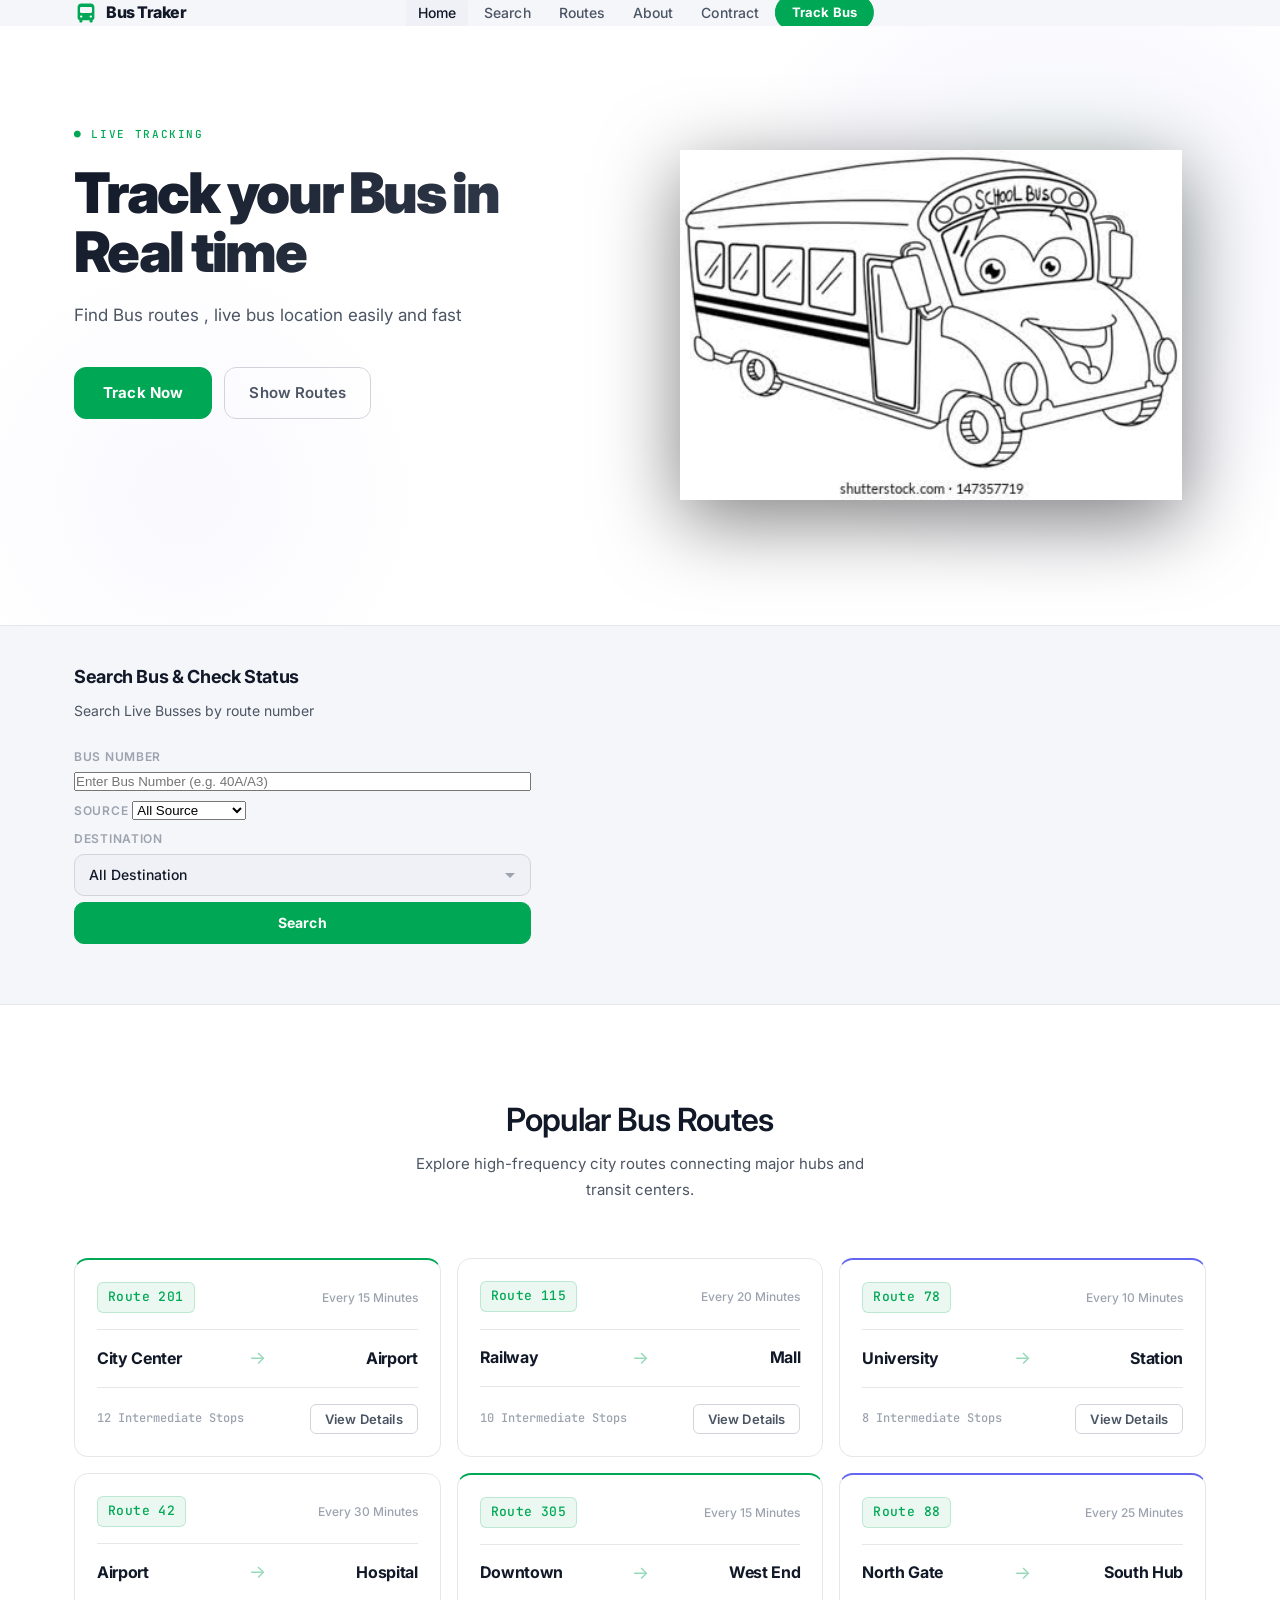
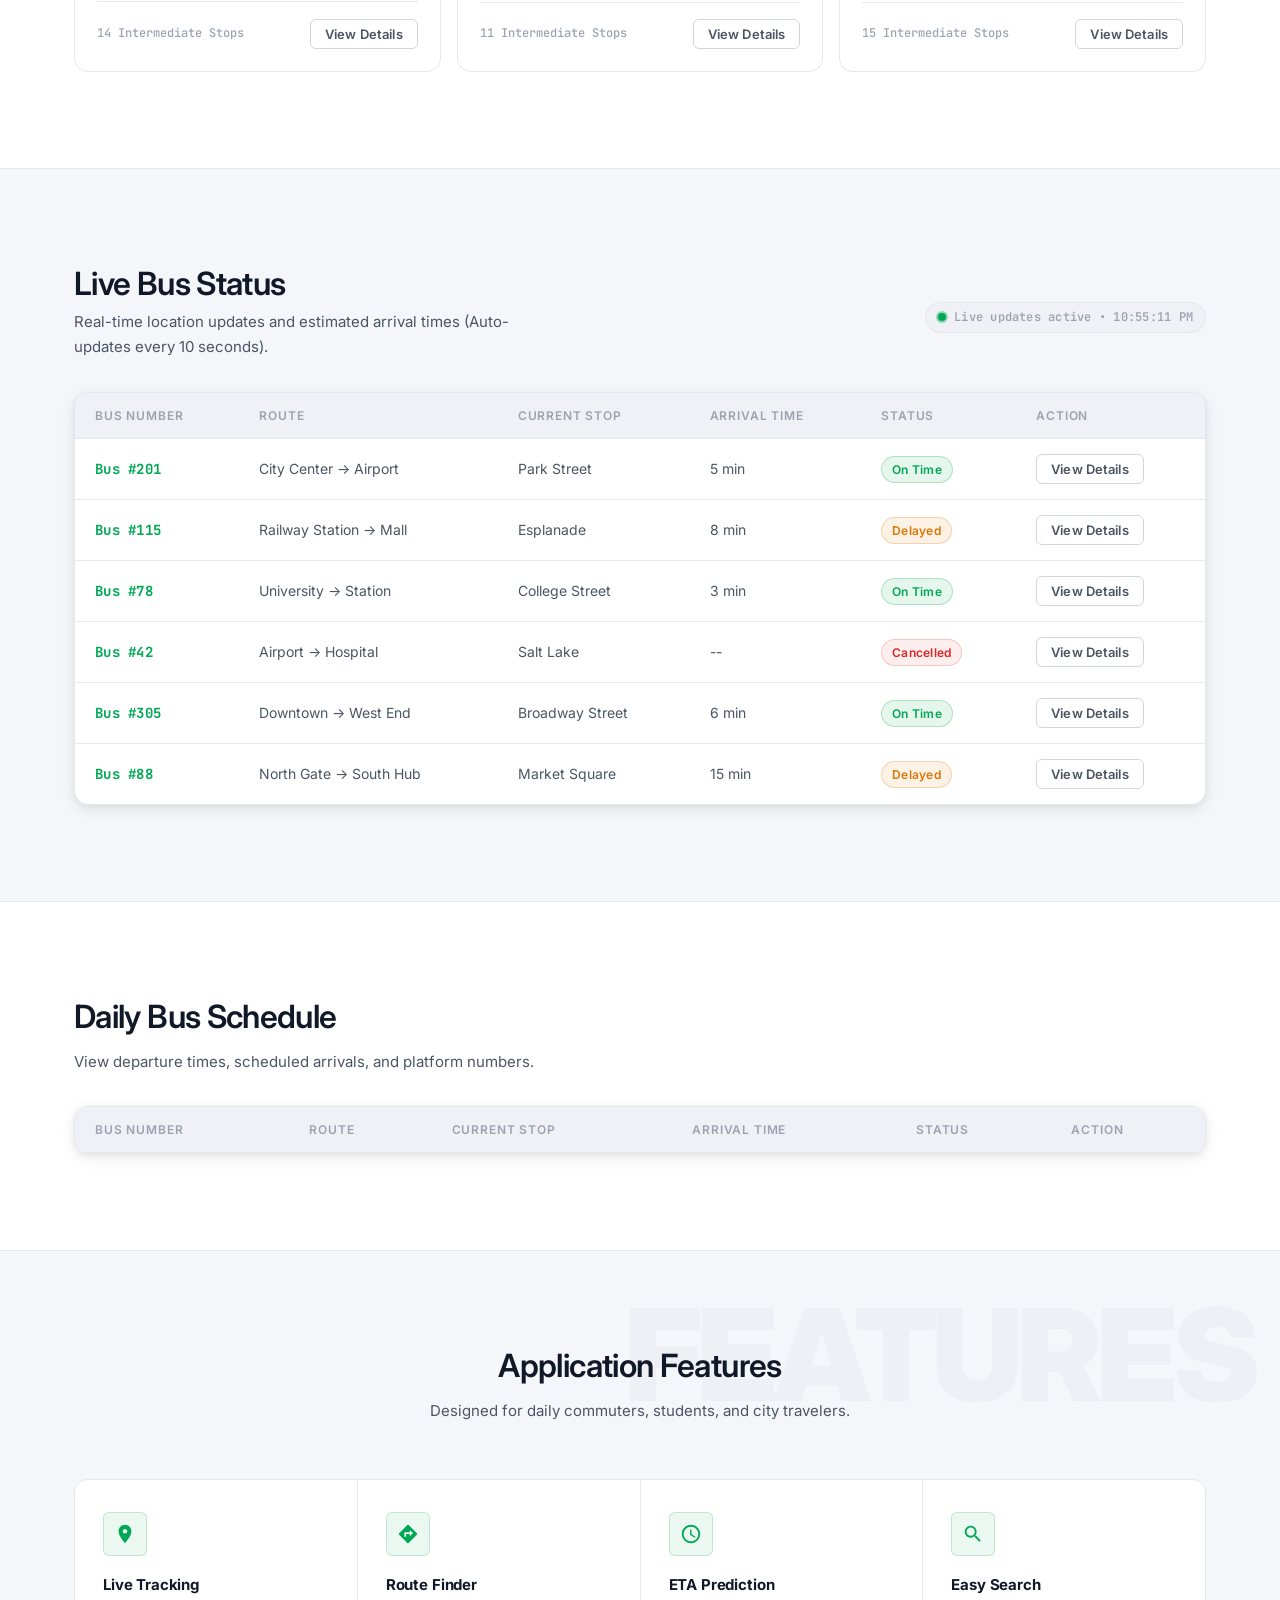
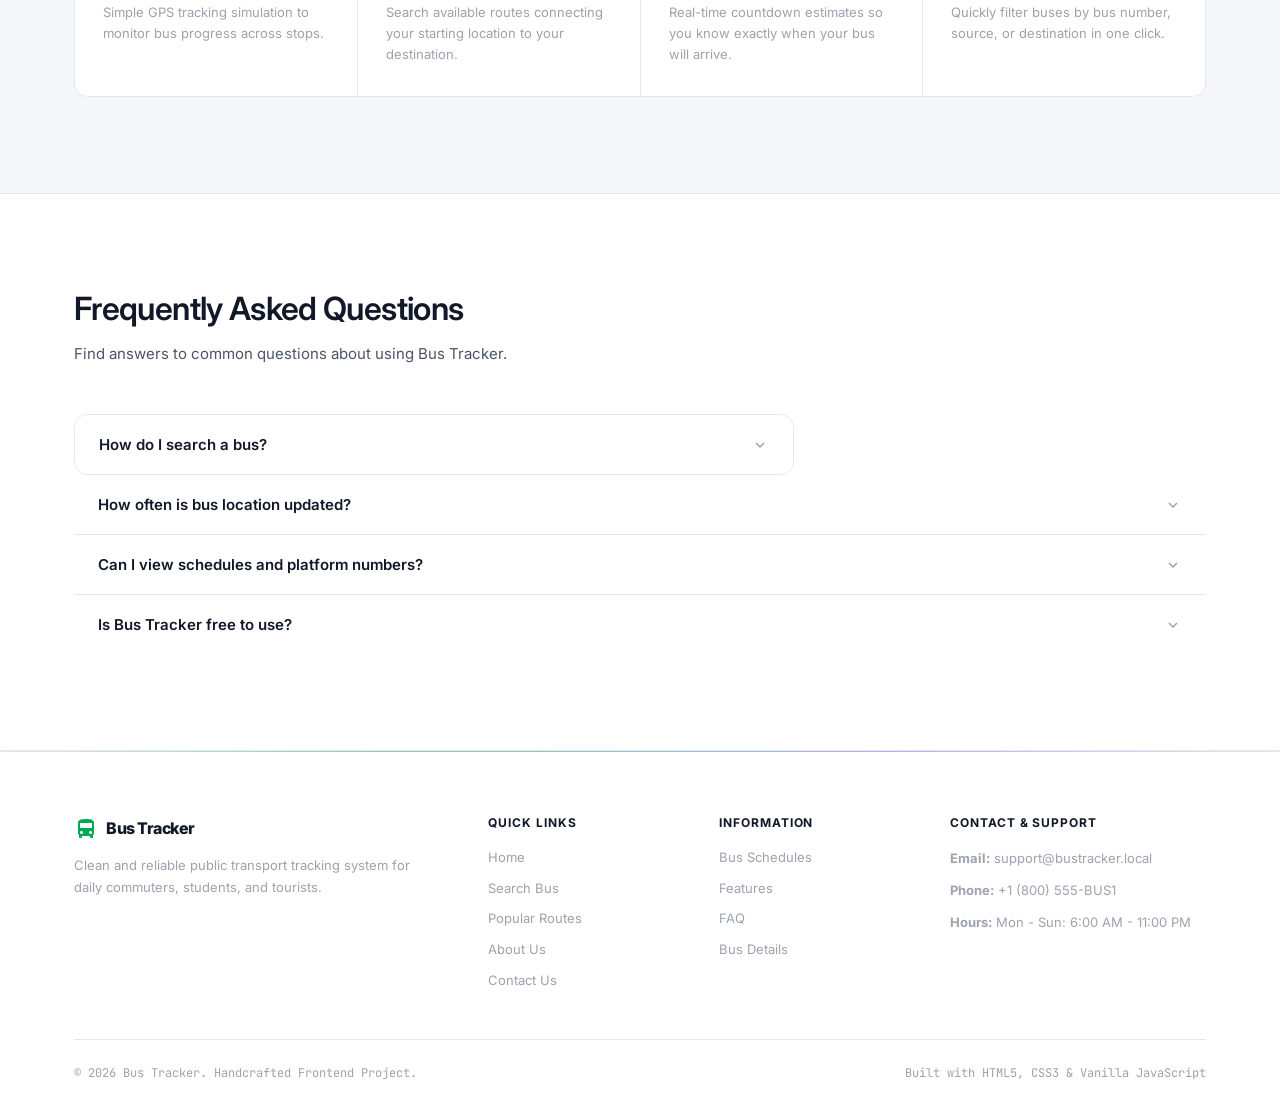
==== commit 2d956155: "modify" ====
--- a/index.html
+++ b/index.html
@@ -268,14 +268,15 @@
         <table class="custom-table">
           <thead>
             <tr>
-              <th>Bus</th>
-              <th>Departure</th>
-              <th>Arrival</th>
-              <th>Platform</th>
+              <th>Bus Number</th>
+              <th>Route</th>
+              <th>Current Stop</th>
+              <th>Arrival Time</th>
               <th>Status</th>
+              <th>Action</th>
             </tr>
           </thead>
-          <tbody id="busScheduleBody">
+          <tbody id="liveBusStatusBody">
             <!-- Populated dynamically via script.js -->
           </tbody>
         </table>
--- a/css/style.css
+++ b/css/style.css
@@ -1,1688 +1,1881 @@
 @import url('https://fonts.googleapis.com/css2?family=Inter:wght@300;400;500;600;700;800;900&family=JetBrains+Mono:wght@400;500&display=swap');
 
+
 :root {
-  --bg:              #f5f6fa;
+  --bg:              #f5f6fa; 
   --surface-0:       #ffffff; 
   --surface-1:       #ffffff; 
-  --surface-2:       #f0f1f7;
-  --surface-3:       #e8eaf2;
-
-  --primary:         #00a855;
-  --primary-dim:     #008f48;
-  --primary-glow:    rgba(0, 168, 85, 0.12);
-  --primary-subtle:  rgba(0, 168, 85, 0.08);
-
-  --accent:          #6366f1;
-  --accent-dim:      #4f52d6;
-  --accent-subtle:   rgba(99, 102, 241, 0.10);
-
-  --success:         #00a855;
-  --warning:         #d97706;
-  --danger:          #dc2626;
-  --warning-subtle:  rgba(217, 119, 6, 0.10);
-  --danger-subtle:   rgba(220, 38, 38, 0.08);
-  --success-subtle:  rgba(0, 168, 85, 0.10);
-
-  --text-primary:    #111827;
-  --text-secondary:  #4b5563;
-  --text-tertiary:   #9ca3af;
-  --text-inverse:    #ffffff;
-
-  --primary-hover:   var(--primary-dim);
-  --secondary:       var(--text-secondary);
-  --secondary-hover: var(--text-primary);
-  --white:           #ffffff;
-  --text:            var(--text-primary);
-
-  --border:          #e5e7eb;
-  --border-hover:    #d1d5db;
-  --border-focus:    rgba(0, 168, 85, 0.45);
-
-  --radius-sm:       6px;
-  --radius:          10px;
-  --radius-md:       14px;
-  --radius-lg:       20px;
-  --radius-xl:       28px;
-
-  --shadow-sm:       0 1px 3px rgba(0,0,0,0.07), 0 1px 2px rgba(0,0,0,0.05);
-  --shadow-md:       0 4px 16px rgba(0,0,0,0.08), 0 2px 6px rgba(0,0,0,0.05);
-  --shadow-lg:       0 16px 48px rgba(0,0,0,0.10), 0 6px 16px rgba(0,0,0,0.06);
-  --shadow-glow:     0 0 20px rgba(0, 168, 85, 0.15), 0 0 6px rgba(0, 168, 85, 0.08);
-  --shadow-accent:   0 0 20px rgba(99, 102, 241, 0.15);
-
-  --font-main:       'Inter', -apple-system, BlinkMacSystemFont, sans-serif;
-  --font-mono:       'JetBrains Mono', 'Fira Code', monospace;
-
-  --ease:            cubic-bezier(0.22, 1, 0.36, 1);
-  --ease-in:         cubic-bezier(0.55, 0, 1, 0.45);
-  --duration-fast:   150ms;
-  --duration:        250ms;
-  --duration-slow:   400ms;
-}
+  --surface-2:       #f0f1f7; 
+  --surface-3:       #e8eaf2; 
+
+  --primary:         #00a855; 
+  --primary-dim:     #008f48; 
+  --primary-glow:    rgba(0, 168, 85, 0.12); 
+  --primary-subtle:  rgba(0, 168, 85, 0.08); 
+
+  --accent:          #6366f1; 
+  --accent-dim:      #4f52d6; 
+  --accent-subtle:   rgba(99, 102, 241, 0.10); 
+
+  --success:         #00a855; 
+  --warning:         #d97706; 
+  --danger:          #dc2626; 
+  --warning-subtle:  rgba(217, 119, 6, 0.10); 
+  --danger-subtle:   rgba(220, 38, 38, 0.08); 
+  --success-subtle:  rgba(0, 168, 85, 0.10); 
+
+  --text-primary:    #111827; 
+  --text-secondary:  #4b5563; 
+  --text-tertiary:   #9ca3af; 
+  --text-inverse:    #ffffff; 
+
+  --primary-hover:   var(--primary-dim); 
+  --secondary:       var(--text-secondary); 
+  --secondary-hover: var(--text-primary); 
+  --white:           #ffffff; 
+  --text:            var(--text-primary); 
+
+  --border:          #e5e7eb; 
+  --border-hover:    #d1d5db; 
+  --border-focus:    rgba(0, 168, 85, 0.45); 
+
+  --radius-sm:       6px; 
+  --radius:          10px; 
+  --radius-md:       14px; 
+  --radius-lg:       20px; 
+  --radius-xl:       28px; 
+
+  --shadow-sm:       0 1px 3px rgba(0,0,0,0.07), 0 1px 2px rgba(0,0,0,0.05); 
+  --shadow-md:       0 4px 16px rgba(0,0,0,0.08), 0 2px 6px rgba(0,0,0,0.05); 
+  --shadow-lg:       0 16px 48px rgba(0,0,0,0.10), 0 6px 16px rgba(0,0,0,0.06); 
+  --shadow-glow:     0 0 20px rgba(0, 168, 85, 0.15), 0 0 6px rgba(0, 168, 85, 0.08); 
+  --shadow-accent:   0 0 20px rgba(99, 102, 241, 0.15); 
+
+  --font-main:       'Inter', -apple-system, BlinkMacSystemFont, sans-serif; 
+  --font-mono:       'JetBrains Mono', 'Fira Code', monospace; 
+
+  --ease:            cubic-bezier(0.22, 1, 0.36, 1); 
+  --ease-in:         cubic-bezier(0.55, 0, 1, 0.45); 
+  --duration-fast:   150ms; 
+  --duration:        250ms; 
+  --duration-slow:   400ms; 
+}
+
 
 *, *::before, *::after {
-  box-sizing: border-box;
-  margin: 0;
-  padding: 0;
-}
+  box-sizing: border-box; 
+  margin: 0; 
+  padding: 0; 
+}
+
 
 html {
-  scroll-behavior: smooth;
-  font-size: 16px;
-  -webkit-text-size-adjust: 100%;
-}
+  scroll-behavior: smooth; 
+  font-size: 16px; 
+  -webkit-text-size-adjust: 100%; 
+}
+
 
 body {
-  font-family: var(--font-main);
-  background-color: var(--bg);
-  color: var(--text-primary);
-  line-height: 1.6;
-  -webkit-font-smoothing: antialiased;
-  -moz-osx-font-smoothing: grayscale;
-  overflow-x: hidden;
-}
+  font-family: var(--font-main); 
+  background-color: var(--bg); 
+  color: var(--text-primary); 
+  line-height: 1.6; 
+  -webkit-font-smoothing: antialiased; 
+  -moz-osx-font-smoothing: grayscale; 
+  overflow-x: hidden; 
+}
+
 
 a {
-  color: var(--primary);
-  text-decoration: none;
-  transition: color var(--duration-fast) var(--ease);
-}
+  color: var(--primary); 
+  text-decoration: none; 
+  transition: color var(--duration-fast) var(--ease); 
+}
+
 
 a:hover {
-  color: var(--primary-dim);
-}
+  color: var(--primary-dim); 
+}
+
 
 ul { list-style: none; }
 
+
 img {
-  max-width: 100%;
-  height: auto;
-  display: block;
-}
+  max-width: 100%; 
+  height: auto; 
+  display: block; 
+}
+
 
 h1, h2, h3, h4, h5, h6 {
-  color: var(--text-primary);
-  line-height: 1.2;
-  letter-spacing: -0.02em;
-  font-weight: 700;
-}
-
-h1 { font-size: clamp(2rem, 5vw, 3.5rem); }
-h2 { font-size: clamp(1.5rem, 3vw, 2rem); font-weight: 600; }
-h3 { font-size: 1.15rem; font-weight: 600; }
+  color: var(--text-primary); 
+  line-height: 1.2; 
+  letter-spacing: -0.02em; 
+  font-weight: 700; 
+}
+
+
+h1 { font-size: clamp(2rem, 5vw, 3.5rem); } 
+h2 { font-size: clamp(1.5rem, 3vw, 2rem); font-weight: 600; } 
+h3 { font-size: 1.15rem; font-weight: 600; } 
+
 
 p {
-  color: var(--text-secondary);
-  font-size: 0.9375rem;
-  line-height: 1.7;
-}
+  color: var(--text-secondary); 
+  font-size: 0.9375rem; 
+  line-height: 1.7; 
+}
+
 
 .container {
-  max-width: 1180px;
-  margin: 0 auto;
-  padding: 0 24px;
-}
+  max-width: 1180px; 
+  margin: 0 auto; 
+  padding: 0 24px; 
+}
+
 
 .section {
-  padding: 96px 0;
-}
+  padding: 96px 0; 
+}
+
 
 .section-alt {
-  background-color: var(--surface-1);
-  border-top: 1px solid var(--border);
-  border-bottom: 1px solid var(--border);
-}
+  background-color: var(--surface-1); 
+  border-top: 1px solid var(--border); 
+  border-bottom: 1px solid var(--border); 
+}
+
 
 .section-header {
-  text-align: center;
-  margin-bottom: 56px;
-}
+  text-align: center; 
+  margin-bottom: 56px; 
+}
+
 
 .section-header h2 {
-  color: var(--text-primary);
-  margin-bottom: 12px;
-}
+  color: var(--text-primary); 
+  margin-bottom: 12px; 
+}
+
 
 .section-header p {
-  color: var(--text-secondary);
-  max-width: 480px;
-  margin: 0 auto;
-  font-size: 0.9375rem;
-}
+  color: var(--text-secondary); 
+  max-width: 480px; 
+  margin: 0 auto; 
+  font-size: 0.9375rem; 
+}
+
 
 @keyframes pulse-ring {
-  0%   { transform: scale(1);   opacity: 0.8; }
-  70%  { transform: scale(2.2); opacity: 0;   }
-  100% { transform: scale(2.2); opacity: 0;   }
-}
+  0%   { transform: scale(1);   opacity: 0.8; } 
+  70%  { transform: scale(2.2); opacity: 0;   } 
+  100% { transform: scale(2.2); opacity: 0;   } 
+}
+
 
 @keyframes pulse-dot {
-  0%, 100% { opacity: 1; }
-  50%       { opacity: 0.5; }
-}
+  0%, 100% { opacity: 1; } 
+  50%       { opacity: 0.5; } 
+}
+
 
 @keyframes float-y {
-  0%, 100% { transform: translateY(0px); }
-  50%       { transform: translateY(-10px); }
-}
+  0%, 100% { transform: translateY(0px); } 
+  50%       { transform: translateY(-10px); } 
+}
+
 
 @keyframes shimmer {
-  0%   { background-position: -400px 0; }
-  100% { background-position: 400px 0; }
-}
+  0%   { background-position: -400px 0; } 
+  100% { background-position: 400px 0; } 
+}
+
 
 @keyframes fade-up {
-  from { opacity: 0; transform: translateY(20px); }
-  to   { opacity: 1; transform: translateY(0); }
-}
+  from { opacity: 0; transform: translateY(20px); } 
+  to   { opacity: 1; transform: translateY(0); } 
+}
+
 
 @keyframes spin-slow {
-  from { transform: rotate(0deg); }
-  to   { transform: rotate(360deg); }
-}
+  from { transform: rotate(0deg); } 
+  to   { transform: rotate(360deg); } 
+}
+
 
 .btn {
-  display: inline-flex;
-  align-items: center;
-  justify-content: center;
-  gap: 8px;
-  padding: 10px 20px;
-  font-family: var(--font-main);
-  font-size: 0.875rem;
-  font-weight: 600;
-  letter-spacing: 0.01em;
-  border-radius: var(--radius);
-  border: 1px solid transparent;
-  cursor: pointer;
-  transition: all var(--duration) var(--ease);
-  position: relative;
-  overflow: hidden;
-  white-space: nowrap;
-  text-align: center;
-  -webkit-user-select: none;
-  user-select: none;
-}
+  display: inline-flex; 
+  align-items: center; 
+  justify-content: center; 
+  gap: 8px; 
+  padding: 10px 20px; 
+  font-family: var(--font-main); 
+  font-size: 0.875rem; 
+  font-weight: 600; 
+  letter-spacing: 0.01em; 
+  border-radius: var(--radius); 
+  border: 1px solid transparent; 
+  cursor: pointer; 
+  transition: all var(--duration) var(--ease); 
+  position: relative; 
+  overflow: hidden; 
+  white-space: nowrap; 
+  text-align: center; 
+  -webkit-user-select: none; 
+  user-select: none; 
+}
+
 
 .btn::after {
-  content: '';
-  position: absolute;
-  inset: 0;
-  background: linear-gradient(
+  content: ''; 
+  position: absolute; 
+  inset: 0; 
+  background: linear-gradient( 
     105deg,
-    transparent 30%,
-    rgba(255,255,255,0.08) 50%,
-    transparent 70%
+    transparent 30%, 
+    rgba(255,255,255,0.08) 50%, 
+    transparent 70% 
   );
-  background-size: 200% 100%;
-  opacity: 0;
-  transition: opacity var(--duration-fast);
-}
-
-.btn:hover::after { opacity: 1; }
-.btn:active { transform: scale(0.97); }
+  background-size: 200% 100%; 
+  opacity: 0; 
+  transition: opacity var(--duration-fast); 
+}
+
+.btn:hover::after { opacity: 1; } 
+.btn:active { transform: scale(0.97); } 
+
 
 .btn-primary {
-  background: var(--primary);
-  color: var(--text-inverse);
-  border-color: var(--primary);
-  font-weight: 700;
-  box-shadow: 0 0 0 0 rgba(0, 168, 85, 0);
-}
+  background: var(--primary); 
+  color: var(--text-inverse); 
+  border-color: var(--primary); 
+  font-weight: 700; 
+  box-shadow: 0 0 0 0 rgba(0, 168, 85, 0); 
+}
+
 
 .btn-primary:hover {
-  background: var(--primary-dim);
-  color: var(--text-inverse);
-  border-color: var(--primary-dim);
-  box-shadow: var(--shadow-glow);
-  transform: translateY(-1px);
-}
+  background: var(--primary-dim); 
+  color: var(--text-inverse); 
+  border-color: var(--primary-dim); 
+  box-shadow: var(--shadow-glow); 
+  transform: translateY(-1px); 
+}
+
 
 .btn-secondary {
-  background: transparent;
-  color: var(--text-secondary);
-  border-color: var(--border-hover);
-}
+  background: transparent; 
+  color: var(--text-secondary); 
+  border-color: var(--border-hover); 
+}
+
 
 .btn-secondary:hover {
-  background: var(--surface-2);
-  color: var(--text-primary);
-  border-color: var(--border-hover);
-}
+  background: var(--surface-2); 
+  color: var(--text-primary); 
+  border-color: var(--border-hover); 
+}
+
 
 .btn-sm {
-  padding: 6px 14px;
-  font-size: 0.8125rem;
-  border-radius: var(--radius-sm);
-}
+  padding: 6px 14px; 
+  font-size: 0.8125rem; 
+  border-radius: var(--radius-sm); 
+}
+
 
 .btn-block {
-  width: 100%;
-}
+  width: 100%; 
+}
+
 
 .btn:focus-visible {
-  outline: 2px solid var(--primary);
-  outline-offset: 3px;
-}
+  outline: 2px solid var(--primary); 
+  outline-offset: 3px; 
+}
+
 
 .badge {
-  display: inline-flex;
-  align-items: center;
-  gap: 5px;
-  padding: 3px 10px;
-  border-radius: 20px;
-  font-size: 0.75rem;
-  font-weight: 600;
-  letter-spacing: 0.02em;
-  border: 1px solid transparent;
-}
+  display: inline-flex; 
+  align-items: center; 
+  gap: 5px; 
+  padding: 3px 10px; 
+  border-radius: 20px; 
+  font-size: 0.75rem; 
+  font-weight: 600; 
+  letter-spacing: 0.02em; 
+  border: 1px solid transparent; 
+}
+
 
 .badge-success {
-  background: var(--success-subtle);
-  color: var(--success);
-  border-color: rgba(0, 168, 85, 0.25);
-}
+  background: var(--success-subtle); 
+  color: var(--success); 
+  border-color: rgba(0, 168, 85, 0.25); 
+}
+
 
 .badge-warning {
-  background: var(--warning-subtle);
-  color: var(--warning);
-  border-color: rgba(217, 119, 6, 0.25);
-}
+  background: var(--warning-subtle); 
+  color: var(--warning); 
+  border-color: rgba(217, 119, 6, 0.25); 
+}
+
 
 .badge-danger {
-  background: var(--danger-subtle);
-  color: var(--danger);
-  border-color: rgba(220, 38, 38, 0.2);
-}
+  background: var(--danger-subtle); 
+  color: var(--danger); 
+  border-color: rgba(220, 38, 38, 0.2); 
+}
+
 
 .navbar {
-  position: sticky;
-  top: 0;
-  z-index: 1000;
-  background: rgba(255, 255, 255, 0.85);
-  backdrop-filter: blur(20px) saturate(180%);
-  -webkit-backdrop-filter: blur(20px) saturate(180%);
-  border-bottom: 1px solid var(--border);
-  height: 64px;
-  transition: background var(--duration) var(--ease),
-              border-color var(--duration) var(--ease);
-}
+  position: sticky; 
+  top: 0; 
+  z-index: 1000; 
+  background: rgba(255, 255, 255, 0.85); 
+  backdrop-filter: blur(20px) saturate(180%); 
+  -webkit-backdrop-filter: blur(20px) saturate(180%); 
+  border-bottom: 1px solid var(--border); 
+  height: 64px; 
+  transition: background var(--duration) var(--ease), 
+              border-color var(--duration) var(--ease); 
+}
+
 
 .navbar::after {
-  content: '';
-  position: absolute;
-  bottom: -1px;
-  left: 0;
-  right: 0;
-  height: 1px;
-  background: linear-gradient(90deg, transparent, var(--primary-glow), transparent);
-  opacity: 0.6;
-}
+  content: ''; 
+  position: absolute; 
+  bottom: -1px; 
+  left: 0; 
+  right: 0; 
+  height: 1px; 
+  background: linear-gradient(90deg, transparent, var(--primary-glow), transparent); 
+  opacity: 0.6; 
+}
+
 
 .navbar-container {
-  display: flex;
-  align-items: center;
-  justify-content: space-between;
-  height: 100%;
-  gap: 0;
-}
+  display: flex; 
+  align-items: center; 
+  justify-content: space-between; 
+  height: 100%; 
+  gap: 0; 
+}
+
 
 .logo {
-  display: flex;
-  align-items: center;
-  gap: 8px;
-  font-size: 1rem;
-  font-weight: 800;
-  color: var(--text-primary);
-  text-decoration: none;
-  letter-spacing: -0.03em;
-  flex-shrink: 0;
-  transition: opacity var(--duration-fast);
-}
+  display: flex; 
+  align-items: center; 
+  gap: 8px; 
+  font-size: 1rem; 
+  font-weight: 800; 
+  color: var(--text-primary); 
+  text-decoration: none; 
+  letter-spacing: -0.03em; 
+  flex-shrink: 0; 
+  transition: opacity var(--duration-fast); 
+}
+
 
 .logo:hover {
-  opacity: 0.85;
-  color: var(--text-primary);
-}
+  opacity: 0.85; 
+  color: var(--text-primary); 
+}
+
 
 .logo svg {
-  width: 24px;
-  height: 24px;
-  fill: var(--primary);
-  flex-shrink: 0;
-}
+  width: 24px; 
+  height: 24px; 
+  fill: var(--primary); 
+  flex-shrink: 0; 
+}
+
 
 .nav-links {
-  display: flex;
-  align-items: center;
-  gap: 4px;
-  position: absolute;
-  left: 50%;
-  transform: translateX(-50%);
-}
+  display: flex; 
+  align-items: center; 
+  gap: 4px; 
+  position: absolute; 
+  left: 50%; 
+  transform: translateX(-50%); 
+}
+
 
 .nav-link {
-  font-size: 0.875rem;
-  font-weight: 500;
-  color: var(--text-secondary);
-  padding: 6px 12px;
-  border-radius: var(--radius-sm);
-  position: relative;
-  transition: color var(--duration-fast), background var(--duration-fast);
-  letter-spacing: 0.005em;
-}
+  font-size: 0.875rem; 
+  font-weight: 500; 
+  color: var(--text-secondary); 
+  padding: 6px 12px; 
+  border-radius: var(--radius-sm); 
+  position: relative; 
+  transition: color var(--duration-fast), background var(--duration-fast); 
+  letter-spacing: 0.005em; 
+}
+
 
 .nav-link:hover {
-  color: var(--text-primary);
-  background: var(--surface-2);
-}
+  color: var(--text-primary); 
+  background: var(--surface-2); 
+}
+
 
 .nav-link.active {
-  color: var(--text-primary);
-  background: var(--surface-2);
-}
+  color: var(--text-primary); 
+  background: var(--surface-2); 
+}
+
 
 .nav-link.active::after {
-  content: '';
-  position: absolute;
-  bottom: -1px;
-  left: 50%;
-  transform: translateX(-50%);
-  width: 16px;
-  height: 2px;
-  background: var(--primary);
-  border-radius: 2px;
-}
+  content: ''; 
+  position: absolute; 
+  bottom: -1px; 
+  left: 50%; 
+  transform: translateX(-50%); 
+  width: 16px; 
+  height: 2px; 
+  background: var(--primary); 
+  border-radius: 2px; 
+}
+
 
 .nav-actions {
-  display: flex;
-  align-items: center;
-  gap: 12px;
-  flex-shrink: 0;
-}
+  display: flex; 
+  align-items: center; 
+  gap: 12px; 
+  flex-shrink: 0; 
+}
+
 
 .nav-actions .btn-primary {
-  padding: 7px 16px;
-  font-size: 0.8125rem;
-  border-radius: 20px;
-}
+  padding: 7px 16px; 
+  font-size: 0.8125rem; 
+  border-radius: 20px; 
+}
+
 
 .mobile-menu-btn {
-  display: none;
-  background: var(--surface-2);
-  border: 1px solid var(--border);
-  border-radius: var(--radius-sm);
-  cursor: pointer;
-  padding: 7px;
-  color: var(--text-secondary);
-  transition: all var(--duration-fast);
-}
+  display: none; 
+  background: var(--surface-2); 
+  border: 1px solid var(--border); 
+  border-radius: var(--radius-sm); 
+  cursor: pointer; 
+  padding: 7px; 
+  color: var(--text-secondary); 
+  transition: all var(--duration-fast); 
+}
+
 
 .mobile-menu-btn:hover {
-  background: var(--surface-3);
-  color: var(--text-primary);
-}
+  background: var(--surface-3); 
+  color: var(--text-primary); 
+}
+
 
 .mobile-menu-btn svg {
-  width: 20px;
-  height: 20px;
-  fill: currentColor;
-  display: block;
-}
+  width: 20px; 
+  height: 20px; 
+  fill: currentColor; 
+  display: block; 
+}
+
 
 .hero {
-  background: var(--surface-0);
-  padding: 0;
-  border-bottom: 1px solid var(--border);
-  position: relative;
-  overflow: hidden;
-  min-height: 600px;
-  display: flex;
-  align-items: center;
-}
+  background: var(--surface-0); 
+  padding: 0; 
+  border-bottom: 1px solid var(--border); 
+  position: relative; 
+  overflow: hidden; 
+  min-height: 600px; 
+  display: flex; 
+  align-items: center; 
+}
+
 
 .hero::before {
-  content: '';
-  position: absolute;
-  top: -20%;
-  right: -10%;
-  width: 700px;
-  height: 700px;
-  background: radial-gradient(
+  content: ''; 
+  position: absolute; 
+  top: -20%; 
+  right: -10%; 
+  width: 700px; 
+  height: 700px; 
+  background: radial-gradient( 
     ellipse at center,
-    rgba(0, 168, 85, 0.07) 0%,
-    rgba(99, 102, 241, 0.04) 40%,
-    transparent 70%
+    rgba(0, 168, 85, 0.07) 0%, 
+    rgba(99, 102, 241, 0.04) 40%, 
+    transparent 70% 
   );
-  pointer-events: none;
-  border-radius: 50%;
-}
+  pointer-events: none; 
+  border-radius: 50%; 
+}
+
 
 .hero::after {
-  content: '';
-  position: absolute;
-  bottom: -20%;
-  left: -5%;
-  width: 500px;
-  height: 500px;
-  background: radial-gradient(
+  content: ''; 
+  position: absolute; 
+  bottom: -20%; 
+  left: -5%; 
+  width: 500px; 
+  height: 500px; 
+  background: radial-gradient( 
     ellipse at center,
-    rgba(99, 102, 241, 0.04) 0%,
-    transparent 70%
+    rgba(99, 102, 241, 0.04) 0%, 
+    transparent 70% 
   );
-  pointer-events: none;
-  border-radius: 50%;
-}
+  pointer-events: none; 
+  border-radius: 50%; 
+}
+
 
 .hero-grid {
-  display: grid;
-  grid-template-columns: 55% 45%;
-  gap: 0;
-  align-items: center;
-  width: 100%;
-  padding: 80px 24px;
-  max-width: 1180px;
-  margin: 0 auto;
-  position: relative;
-  z-index: 1;
-}
+  display: grid; 
+  grid-template-columns: 55% 45%; 
+  gap: 0; 
+  align-items: center; 
+  width: 100%; 
+  padding: 80px 24px; 
+  max-width: 1180px; 
+  margin: 0 auto; 
+  position: relative; 
+  z-index: 1; 
+}
+
 
 .hero-content {
-  padding-right: 60px;
-}
+  padding-right: 60px; 
+}
+
 
 .hero-content::before {
-  content: '● LIVE TRACKING';
-  display: block;
-  font-family: var(--font-mono);
-  font-size: 0.6875rem;
-  font-weight: 500;
-  color: var(--primary);
-  letter-spacing: 0.15em;
-  margin-bottom: 20px;
-}
+  content: '● LIVE TRACKING'; 
+  display: block; 
+  font-family: var(--font-mono); 
+  font-size: 0.6875rem; 
+  font-weight: 500; 
+  color: var(--primary); 
+  letter-spacing: 0.15em; 
+  margin-bottom: 20px; 
+}
+
 
 .hero-content h1 {
-  font-weight: 900;
-  letter-spacing: -0.04em;
-  line-height: 1.05;
-  margin-bottom: 20px;
-  background: linear-gradient(
+  font-weight: 900; 
+  letter-spacing: -0.04em; 
+  line-height: 1.05; 
+  margin-bottom: 20px; 
+  background: linear-gradient( 
     135deg,
-    #111827 0%,
-    #374151 100%
+    #111827 0%, 
+    #374151 100% 
   );
-  -webkit-background-clip: text;
-  -webkit-text-fill-color: transparent;
-  background-clip: text;
-}
+  -webkit-background-clip: text; 
+  -webkit-text-fill-color: transparent; 
+  background-clip: text; 
+}
+
 
 .hero-content p {
-  font-size: 1.0625rem;
-  color: var(--text-secondary);
-  max-width: 420px;
-  margin-bottom: 36px;
-  line-height: 1.75;
-}
+  font-size: 1.0625rem; 
+  color: var(--text-secondary); 
+  max-width: 420px; 
+  margin-bottom: 36px; 
+  line-height: 1.75; 
+}
+
 
 .hero-buttons {
-  display: flex;
-  gap: 12px;
-  flex-wrap: wrap;
-}
+  display: flex; 
+  gap: 12px; 
+  flex-wrap: wrap; 
+}
+
 
 .hero-buttons .btn-primary {
-  padding: 13px 28px;
-  font-size: 0.9375rem;
-  border-radius: 12px;
-}
+  padding: 13px 28px; 
+  font-size: 0.9375rem; 
+  border-radius: 12px; 
+}
+
 
 .hero-buttons .btn-secondary {
-  padding: 12px 24px;
-  font-size: 0.9375rem;
-  border-radius: 12px;
-  border-color: var(--border-hover);
-}
+  padding: 12px 24px; 
+  font-size: 0.9375rem; 
+  border-radius: 12px; 
+  border-color: var(--border-hover); 
+}
+
 
 .hero-image {
-  position: relative;
-  display: flex;
-  align-items: center;
-  justify-content: center;
-  padding: 24px;
-}
+  position: relative; 
+  display: flex; 
+  align-items: center; 
+  justify-content: center; 
+  padding: 24px; 
+}
+
 
 .hero-image::before {
-  content: '';
-  position: absolute;
-  inset: 20px;
-  background: radial-gradient(ellipse, var(--primary-glow) 0%, transparent 70%);
-  border-radius: 50%;
-  animation: float-y 4s ease-in-out infinite;
-}
+  content: ''; 
+  position: absolute; 
+  inset: 20px; 
+  background: radial-gradient(ellipse, var(--primary-glow) 0%, transparent 70%); 
+  border-radius: 50%; 
+  animation: float-y 4s ease-in-out infinite; 
+}
+
 
 .hero-image img {
-  position: relative;
-  z-index: 1;
-  filter: drop-shadow(0 20px 40px rgba(0, 0, 0, 0.5));
-  animation: float-y 6s ease-in-out infinite;
-  border-radius: 0;
-  border: none;
-  background: none;
-}
+  position: relative; 
+  z-index: 1; 
+  filter: drop-shadow(0 20px 40px rgba(0, 0, 0, 0.5)); 
+  animation: float-y 6s ease-in-out infinite; 
+  border-radius: 0; 
+  border: none; 
+  background: none; 
+}
+
 
 .search-section {
-  padding: 40px 0 60px;
-  background: var(--bg);
-  position: relative;
-}
+  padding: 40px 0 60px; 
+  background: var(--bg); 
+  position: relative; 
+}
+
 
 .search-box {
-  background: var(--surface-1);
-  border: 1px solid var(--border);
-  border-radius: var(--radius-lg);
-  padding: 28px 32px;
-  box-shadow: var(--shadow-md);
-  transition: border-color var(--duration) var(--ease),
-              box-shadow var(--duration) var(--ease);
-}
+  background: var(--surface-1); 
+  border: 1px solid var(--border); 
+  border-radius: var(--radius-lg); 
+  padding: 28px 32px; 
+  box-shadow: var(--shadow-md); 
+  transition: border-color var(--duration) var(--ease), 
+              box-shadow var(--duration) var(--ease); 
+}
+
 
 .search-box:focus-within {
-  border-color: var(--border-focus);
-  box-shadow: var(--shadow-md), 0 0 0 3px var(--primary-subtle);
-}
+  border-color: var(--border-focus); 
+  box-shadow: var(--shadow-md), 0 0 0 3px var(--primary-subtle); 
+}
+
 
 .search-box .section-header {
-  text-align: left;
-  margin-bottom: 20px;
-}
+  text-align: left; 
+  margin-bottom: 20px; 
+}
+
 
 .search-box .section-header h2 {
-  font-size: 1rem;
-  font-weight: 600;
-  color: var(--text-primary);
-  letter-spacing: -0.01em;
-}
+  font-size: 1rem; 
+  font-weight: 600; 
+  color: var(--text-primary); 
+  letter-spacing: -0.01em; 
+}
+
 
 .search-box .section-header p {
-  font-size: 0.8125rem;
-  color: var(--text-tertiary);
-  margin: 0;
-}
+  font-size: 0.8125rem; 
+  color: var(--text-tertiary); 
+  margin: 0; 
+}
+
 
 .search-form {
-  display: grid;
-  grid-template-columns: 2fr 1.4fr 1.4fr auto;
-  gap: 12px;
-  align-items: end;
-}
+  display: grid; 
+  grid-template-columns: 2fr 1.4fr 1.4fr auto; 
+  gap: 12px; 
+  align-items: end; 
+}
+
 
 .form-group {
-  display: flex;
-  flex-direction: column;
-  gap: 6px;
-}
+  display: flex; 
+  flex-direction: column; 
+  gap: 6px; 
+}
+
 
 .form-group label {
-  font-size: 0.75rem;
-  font-weight: 600;
-  color: var(--text-tertiary);
-  text-transform: uppercase;
-  letter-spacing: 0.06em;
-}
+  font-size: 0.75rem; 
+  font-weight: 600; 
+  color: var(--text-tertiary); 
+  text-transform: uppercase; 
+  letter-spacing: 0.06em; 
+}
+
 
 .form-control {
-  width: 100%;
-  height: 42px;
-  padding: 0 14px;
-  font-family: var(--font-main);
-  font-size: 0.875rem;
-  font-weight: 500;
-  border: 1px solid var(--border-hover);
-  border-radius: var(--radius);
-  background: var(--surface-2);
-  color: var(--text-primary);
-  outline: none;
-  transition: border-color var(--duration-fast),
-              box-shadow var(--duration-fast);
-  -webkit-appearance: none;
-  appearance: none;
-}
+  width: 100%; 
+  height: 42px; 
+  padding: 0 14px; 
+  font-family: var(--font-main); 
+  font-size: 0.875rem; 
+  font-weight: 500; 
+  border: 1px solid var(--border-hover); 
+  border-radius: var(--radius); 
+  background: var(--surface-2); 
+  color: var(--text-primary); 
+  outline: none; 
+  transition: border-color var(--duration-fast), 
+              box-shadow var(--duration-fast); 
+  -webkit-appearance: none; 
+  appearance: none; 
+}
+
 
 .form-control::placeholder {
-  color: var(--text-tertiary);
-}
+  color: var(--text-tertiary); 
+}
+
 
 .form-control:focus {
-  border-color: var(--border-focus);
-  box-shadow: 0 0 0 3px var(--primary-subtle);
-  background: var(--surface-3);
-}
+  border-color: var(--border-focus); 
+  box-shadow: 0 0 0 3px var(--primary-subtle); 
+  background: var(--surface-3); 
+}
+
 
 select.form-control {
-  background-image: url("data:image/svg+xml,%3Csvg xmlns='http://www.w3.org/2000/svg' viewBox='0 0 16 16'%3E%3Cpath fill='%239ca3af' d='M8 11L3 6h10z'/%3E%3C/svg%3E");
-  background-repeat: no-repeat;
-  background-position: right 12px center;
-  background-size: 16px;
-  padding-right: 36px;
-}
+  background-image: url("data:image/svg+xml,%3Csvg xmlns='http://www.w3.org/2000/svg' viewBox='0 0 16 16'%3E%3Cpath fill='%239ca3af' d='M8 11L3 6h10z'/%3E%3C/svg%3E"); 
+  background-repeat: no-repeat; 
+  background-position: right 12px center; 
+  background-size: 16px; 
+  padding-right: 36px; 
+}
+
 
 textarea.form-control {
-  height: auto;
-  padding-top: 12px;
-  resize: vertical;
-  line-height: 1.6;
-}
+  height: auto; 
+  padding-top: 12px; 
+  resize: vertical; 
+  line-height: 1.6; 
+}
+
 
 .search-form .form-group:last-child .btn {
-  height: 42px;
-  white-space: nowrap;
-  border-radius: var(--radius);
-}
+  height: 42px; 
+  white-space: nowrap; 
+  border-radius: var(--radius); 
+}
+
 
 .routes-grid {
-  display: grid;
-  grid-template-columns: repeat(3, 1fr);
-  gap: 16px;
-}
+  display: grid; 
+  grid-template-columns: repeat(3, 1fr); 
+  gap: 16px; 
+}
+
 
 .routes-grid .route-card:nth-child(1),
 .routes-grid .route-card:nth-child(5) {
-  border-top: 2px solid var(--primary);
-}
+  border-top: 2px solid var(--primary); 
+}
+
 
 .routes-grid .route-card:nth-child(3),
 .routes-grid .route-card:nth-child(6) {
-  border-top: 2px solid var(--accent);
-}
+  border-top: 2px solid var(--accent); 
+}
+
 
 .route-card {
-  background: var(--surface-1);
-  border: 1px solid var(--border);
-  border-radius: var(--radius-md);
-  padding: 22px;
-  transition: transform var(--duration) var(--ease),
-              box-shadow var(--duration) var(--ease),
-              border-color var(--duration) var(--ease);
-  display: flex;
-  flex-direction: column;
-  justify-content: space-between;
-  gap: 16px;
-  position: relative;
-  overflow: hidden;
-}
+  background: var(--surface-1); 
+  border: 1px solid var(--border); 
+  border-radius: var(--radius-md); 
+  padding: 22px; 
+  transition: transform var(--duration) var(--ease), 
+              box-shadow var(--duration) var(--ease), 
+              border-color var(--duration) var(--ease); 
+  display: flex; 
+  flex-direction: column; 
+  justify-content: space-between; 
+  gap: 16px; 
+  position: relative; 
+  overflow: hidden; 
+}
+
 
 .route-card::before {
-  content: '';
-  position: absolute;
-  top: 0;
-  right: 0;
-  width: 120px;
-  height: 120px;
-  background: radial-gradient(circle at top right, var(--primary-subtle), transparent 70%);
-  pointer-events: none;
-  opacity: 0;
-  transition: opacity var(--duration) var(--ease);
-}
-
-.route-card:hover::before { opacity: 1; }
+  content: ''; 
+  position: absolute; 
+  top: 0; 
+  right: 0; 
+  width: 120px; 
+  height: 120px; 
+  background: radial-gradient(circle at top right, var(--primary-subtle), transparent 70%); 
+  pointer-events: none; 
+  opacity: 0; 
+  transition: opacity var(--duration) var(--ease); 
+}
+
+.route-card:hover::before { opacity: 1; } 
+
 
 .route-card:hover {
-  transform: translateY(-3px);
-  border-color: var(--border-hover);
-  box-shadow: var(--shadow-lg), var(--shadow-glow);
-}
+  transform: translateY(-3px); 
+  border-color: var(--border-hover); 
+  box-shadow: var(--shadow-lg), var(--shadow-glow); 
+}
+
 
 .route-header {
-  display: flex;
-  align-items: center;
-  justify-content: space-between;
-}
+  display: flex; 
+  align-items: center; 
+  justify-content: space-between; 
+}
+
 
 .route-number {
-  font-family: var(--font-mono);
-  font-size: 0.8125rem;
-  font-weight: 500;
-  color: var(--primary);
-  background: var(--primary-subtle);
-  padding: 4px 10px;
-  border-radius: 6px;
-  border: 1px solid rgba(0, 168, 85, 0.2);
-  letter-spacing: 0.03em;
-}
+  font-family: var(--font-mono); 
+  font-size: 0.8125rem; 
+  font-weight: 500; 
+  color: var(--primary); 
+  background: var(--primary-subtle); 
+  padding: 4px 10px; 
+  border-radius: 6px; 
+  border: 1px solid rgba(0, 168, 85, 0.2); 
+  letter-spacing: 0.03em; 
+}
+
 
 .route-freq {
-  font-size: 0.75rem;
-  color: var(--text-tertiary);
-  font-weight: 500;
-}
+  font-size: 0.75rem; 
+  color: var(--text-tertiary); 
+  font-weight: 500; 
+}
+
 
 .route-path {
-  display: flex;
-  align-items: center;
-  justify-content: space-between;
-  padding: 14px 0;
-  border-top: 1px solid var(--border);
-  border-bottom: 1px solid var(--border);
-  position: relative;
-}
+  display: flex; 
+  align-items: center; 
+  justify-content: space-between; 
+  padding: 14px 0; 
+  border-top: 1px solid var(--border); 
+  border-bottom: 1px solid var(--border); 
+  position: relative; 
+}
+
 
 .route-point {
-  flex: 1;
-}
+  flex: 1; 
+}
+
 
 .route-point:last-child {
-  text-align: right;
-}
+  text-align: right; 
+}
+
 
 .route-point .city {
-  font-size: 1rem;
-  font-weight: 700;
-  color: var(--text-primary);
-  letter-spacing: -0.02em;
-}
+  font-size: 1rem; 
+  font-weight: 700; 
+  color: var(--text-primary); 
+  letter-spacing: -0.02em; 
+}
+
 
 .route-arrow {
-  flex: 0 0 auto;
-  color: var(--primary);
-  font-size: 14px;
-  padding: 0 12px;
-  opacity: 0.7;
-}
+  flex: 0 0 auto; 
+  color: var(--primary); 
+  font-size: 14px; 
+  padding: 0 12px; 
+  opacity: 0.7; 
+}
+
 
 .route-arrow {
-  font-size: 0;
-}
+  font-size: 0; 
+}
+
 .route-arrow::before {
-  content: '→';
-  font-size: 18px;
-  color: var(--primary);
-  opacity: 0.6;
-}
+  content: '→'; 
+  font-size: 18px; 
+  color: var(--primary); 
+  opacity: 0.6; 
+}
+
 
 .route-footer {
-  display: flex;
-  align-items: center;
-  justify-content: space-between;
-}
+  display: flex; 
+  align-items: center; 
+  justify-content: space-between; 
+}
+
 
 .route-info {
-  font-size: 0.75rem;
-  color: var(--text-tertiary);
-  font-weight: 500;
-  font-family: var(--font-mono);
-}
+  font-size: 0.75rem; 
+  color: var(--text-tertiary); 
+  font-weight: 500; 
+  font-family: var(--font-mono); 
+}
+
 
 #status .section-header {
-  display: flex;
-  align-items: flex-end;
-  justify-content: space-between;
-  text-align: left;
-  margin-bottom: 32px;
-  flex-wrap: wrap;
-  gap: 12px;
-}
+  display: flex; 
+  align-items: flex-end; 
+  justify-content: space-between; 
+  text-align: left; 
+  margin-bottom: 32px; 
+  flex-wrap: wrap; 
+  gap: 12px; 
+}
+
 
 #status .section-header > div:first-child h2 {
-  margin-bottom: 6px;
-}
+  margin-bottom: 6px; 
+}
+
 
 .table-wrapper {
-  background: var(--surface-1);
-  border: 1px solid var(--border);
-  border-radius: var(--radius-md);
-  overflow-x: auto;
-  box-shadow: var(--shadow-md);
-}
+  background: var(--surface-1); 
+  border: 1px solid var(--border); 
+  border-radius: var(--radius-md); 
+  overflow-x: auto; 
+  box-shadow: var(--shadow-md); 
+}
+
 
 .custom-table {
-  width: 100%;
-  border-collapse: collapse;
-  text-align: left;
-  font-size: 0.875rem;
-}
+  width: 100%; 
+  border-collapse: collapse; 
+  text-align: left; 
+  font-size: 0.875rem; 
+}
+
 
 .custom-table thead tr {
-  background: var(--surface-2);
-}
+  background: var(--surface-2); 
+}
+
 
 .custom-table th {
-  color: var(--text-tertiary);
-  font-weight: 600;
-  padding: 13px 20px;
-  border-bottom: 1px solid var(--border);
-  white-space: nowrap;
-  font-size: 0.75rem;
-  text-transform: uppercase;
-  letter-spacing: 0.07em;
-}
+  color: var(--text-tertiary); 
+  font-weight: 600; 
+  padding: 13px 20px; 
+  border-bottom: 1px solid var(--border); 
+  white-space: nowrap; 
+  font-size: 0.75rem; 
+  text-transform: uppercase; 
+  letter-spacing: 0.07em; 
+}
+
 
 .custom-table td {
-  padding: 15px 20px;
-  border-bottom: 1px solid var(--border);
-  color: var(--text-secondary);
-  vertical-align: middle;
-  transition: background var(--duration-fast);
-}
+  padding: 15px 20px; 
+  border-bottom: 1px solid var(--border); 
+  color: var(--text-secondary); 
+  vertical-align: middle; 
+  transition: background var(--duration-fast); 
+}
+
 
 .custom-table tbody tr:last-child td {
-  border-bottom: none;
-}
+  border-bottom: none; 
+}
+
 
 .custom-table tbody tr {
-  transition: background var(--duration-fast);
-}
+  transition: background var(--duration-fast); 
+}
+
 
 .custom-table tbody tr:hover {
-  background: var(--surface-2);
-}
+  background: var(--surface-2); 
+}
+
 
 .bus-num-cell {
-  font-family: var(--font-mono);
-  font-weight: 700;
-  color: var(--primary) !important;
-  font-size: 0.875rem;
-  letter-spacing: 0.02em;
-}
+  font-family: var(--font-mono); 
+  font-weight: 700; 
+  color: var(--primary) !important; 
+  font-size: 0.875rem; 
+  letter-spacing: 0.02em; 
+}
+
 
 #schedule .section-header {
-  text-align: left;
-  margin-bottom: 32px;
-}
+  text-align: left; 
+  margin-bottom: 32px; 
+}
+
 
 #schedule .section-header h2,
 #schedule .section-header p {
-  text-align: left;
-  margin-left: 0;
-}
+  text-align: left; 
+  margin-left: 0; 
+}
+
 
 #features {
-  background: var(--bg);
-  position: relative;
-}
+  background: var(--bg); 
+  position: relative; 
+}
+
 
 #features::before {
-  content: 'FEATURES';
-  position: absolute;
-  top: 40px;
-  right: 24px;
-  font-size: clamp(4rem, 10vw, 8rem);
-  font-weight: 900;
-  color: #eef0f6;
-  letter-spacing: -0.04em;
-  line-height: 1;
-  pointer-events: none;
-  user-select: none;
-  z-index: 0;
-}
+  content: 'FEATURES'; 
+  position: absolute; 
+  top: 40px; 
+  right: 24px; 
+  font-size: clamp(4rem, 10vw, 8rem); 
+  font-weight: 900; 
+  color: #eef0f6; 
+  letter-spacing: -0.04em; 
+  line-height: 1; 
+  pointer-events: none; 
+  user-select: none; 
+  z-index: 0; 
+}
+
 
 #features .container {
-  position: relative;
-  z-index: 1;
-}
+  position: relative; 
+  z-index: 1; 
+}
+
 
 .features-grid {
-  display: grid;
-  grid-template-columns: repeat(4, 1fr);
-  gap: 1px;
-  background: var(--border);
-  border: 1px solid var(--border);
-  border-radius: var(--radius-md);
-  overflow: hidden;
-}
+  display: grid; 
+  grid-template-columns: repeat(4, 1fr); 
+  gap: 1px; 
+  background: var(--border); 
+  border: 1px solid var(--border); 
+  border-radius: var(--radius-md); 
+  overflow: hidden; 
+}
+
 
 .feature-card {
-  background: var(--surface-1);
-  padding: 32px 28px;
-  text-align: left;
-  position: relative;
-  transition: background var(--duration) var(--ease);
-}
+  background: var(--surface-1); 
+  padding: 32px 28px; 
+  text-align: left; 
+  position: relative; 
+  transition: background var(--duration) var(--ease); 
+}
+
 
 .feature-card::before {
-  content: '';
-  position: absolute;
-  top: 0;
-  left: 0;
-  right: 0;
-  height: 2px;
-  background: linear-gradient(90deg, var(--primary), transparent);
-  opacity: 0;
-  transition: opacity var(--duration) var(--ease);
-}
+  content: ''; 
+  position: absolute; 
+  top: 0; 
+  left: 0; 
+  right: 0; 
+  height: 2px; 
+  background: linear-gradient(90deg, var(--primary), transparent); 
+  opacity: 0; 
+  transition: opacity var(--duration) var(--ease); 
+}
+
 
 .feature-card:hover {
-  background: var(--surface-2);
-}
+  background: var(--surface-2); 
+}
+
 
 .feature-card:hover::before {
-  opacity: 1;
-}
+  opacity: 1; 
+}
+
 
 .feature-icon {
-  width: 44px;
-  height: 44px;
-  background: var(--primary-subtle);
-  border-radius: var(--radius-sm);
-  display: flex;
-  align-items: center;
-  justify-content: center;
-  margin-bottom: 20px;
-  color: var(--primary);
-  border: 1px solid rgba(0, 168, 85, 0.2);
-  transition: background var(--duration), border-color var(--duration);
-}
+  width: 44px; 
+  height: 44px; 
+  background: var(--primary-subtle); 
+  border-radius: var(--radius-sm); 
+  display: flex; 
+  align-items: center; 
+  justify-content: center; 
+  margin-bottom: 20px; 
+  color: var(--primary); 
+  border: 1px solid rgba(0, 168, 85, 0.2); 
+  transition: background var(--duration), border-color var(--duration); 
+}
+
 
 .feature-card:hover .feature-icon {
-  background: var(--primary-glow);
-  border-color: rgba(0, 168, 85, 0.35);
-}
+  background: var(--primary-glow); 
+  border-color: rgba(0, 168, 85, 0.35); 
+}
+
 
 .feature-icon svg {
-  width: 22px;
-  height: 22px;
-  fill: currentColor;
-}
+  width: 22px; 
+  height: 22px; 
+  fill: currentColor; 
+}
+
 
 .feature-card h3 {
-  font-size: 0.9375rem;
-  font-weight: 700;
-  color: var(--text-primary);
-  margin-bottom: 8px;
-  letter-spacing: -0.01em;
-}
+  font-size: 0.9375rem; 
+  font-weight: 700; 
+  color: var(--text-primary); 
+  margin-bottom: 8px; 
+  letter-spacing: -0.01em; 
+}
+
 
 .feature-card p {
-  font-size: 0.8125rem;
-  color: var(--text-tertiary);
-  line-height: 1.6;
-}
+  font-size: 0.8125rem; 
+  color: var(--text-tertiary); 
+  line-height: 1.6; 
+}
+
 
 #faq {
-  position: relative;
-}
+  position: relative; 
+}
+
 
 #faq .section-header {
-  text-align: left;
-  margin-bottom: 48px;
-}
+  text-align: left; 
+  margin-bottom: 48px; 
+}
+
 
 #faq .section-header h2,
 #faq .section-header p {
-  margin-left: 0;
-  text-align: left;
-}
+  margin-left: 0; 
+  text-align: left; 
+}
+
 
 .faq-container {
-  max-width: 720px;
-  display: flex;
-  flex-direction: column;
-  gap: 0;
-  border: 1px solid var(--border);
-  border-radius: var(--radius-md);
-  overflow: hidden;
-}
+  max-width: 720px; 
+  display: flex; 
+  flex-direction: column; 
+  gap: 0; 
+  border: 1px solid var(--border); 
+  border-radius: var(--radius-md); 
+  overflow: hidden; 
+}
+
 
 .faq-item {
-  background: var(--surface-1);
-  border-bottom: 1px solid var(--border);
-  overflow: hidden;
-  transition: background var(--duration-fast);
-}
+  background: var(--surface-1); 
+  border-bottom: 1px solid var(--border); 
+  overflow: hidden; 
+  transition: background var(--duration-fast); 
+}
+
 
 .faq-item:last-child {
-  border-bottom: none;
-}
+  border-bottom: none; 
+}
+
 
 .faq-item.active {
-  background: var(--surface-2);
-}
+  background: var(--surface-2); 
+}
+
 
 .faq-question {
-  width: 100%;
-  padding: 20px 24px;
-  background: none;
-  border: none;
-  text-align: left;
-  font-family: var(--font-main);
-  font-size: 0.9375rem;
-  font-weight: 600;
-  color: var(--text-primary);
-  display: flex;
-  align-items: center;
-  justify-content: space-between;
-  cursor: pointer;
-  gap: 16px;
-  transition: color var(--duration-fast);
-}
+  width: 100%; 
+  padding: 20px 24px; 
+  background: none; 
+  border: none; 
+  text-align: left; 
+  font-family: var(--font-main); 
+  font-size: 0.9375rem; 
+  font-weight: 600; 
+  color: var(--text-primary); 
+  display: flex; 
+  align-items: center; 
+  justify-content: space-between; 
+  cursor: pointer; 
+  gap: 16px; 
+  transition: color var(--duration-fast); 
+}
+
 
 .faq-question span {
-  flex: 1;
-}
+  flex: 1; 
+}
+
 
 .faq-question:hover {
-  color: var(--primary);
-}
+  color: var(--primary); 
+}
+
 
 .faq-item.active .faq-question {
-  color: var(--primary);
-}
+  color: var(--primary); 
+}
+
 
 .faq-question svg {
-  width: 18px;
-  height: 18px;
-  fill: var(--text-tertiary);
-  flex-shrink: 0;
-  transition: transform var(--duration) var(--ease),
-              fill var(--duration-fast);
-}
+  width: 18px; 
+  height: 18px; 
+  fill: var(--text-tertiary); 
+  flex-shrink: 0; 
+  transition: transform var(--duration) var(--ease), 
+              fill var(--duration-fast); 
+}
+
 
 .faq-item.active .faq-question svg {
-  transform: rotate(180deg);
-  fill: var(--primary);
-}
+  transform: rotate(180deg); 
+  fill: var(--primary); 
+}
+
 
 .faq-answer {
-  max-height: 0;
-  overflow: hidden;
-  transition: max-height var(--duration-slow) var(--ease),
-              padding var(--duration) var(--ease);
-}
+  max-height: 0; 
+  overflow: hidden; 
+  transition: max-height var(--duration-slow) var(--ease), 
+              padding var(--duration) var(--ease); 
+}
+
 
 .faq-item.active .faq-answer {
-  max-height: 240px;
-  padding: 0 24px 20px;
-  border-top: 1px solid var(--border);
-}
+  max-height: 240px; 
+  padding: 0 24px 20px; 
+  border-top: 1px solid var(--border); 
+}
+
 
 .faq-answer p {
-  font-size: 0.875rem;
-  color: var(--text-secondary);
-  line-height: 1.75;
-  padding-top: 16px;
-}
+  font-size: 0.875rem; 
+  color: var(--text-secondary); 
+  line-height: 1.75; 
+  padding-top: 16px; 
+}
+
 
 .modal-overlay {
-  position: fixed;
-  top: 0;
-  left: 0;
-  width: 100%;
-  height: 100%;
-  background: rgba(15, 23, 42, 0.45);
-  backdrop-filter: blur(8px);
-  -webkit-backdrop-filter: blur(8px);
-  display: flex;
-  align-items: center;
-  justify-content: center;
-  z-index: 2000;
-  opacity: 0;
-  visibility: hidden;
-  transition: opacity var(--duration) var(--ease),
-              visibility var(--duration) var(--ease);
-  padding: 20px;
-}
+  position: fixed; 
+  top: 0; 
+  left: 0; 
+  width: 100%; 
+  height: 100%; 
+  background: rgba(15, 23, 42, 0.45); 
+  backdrop-filter: blur(8px); 
+  -webkit-backdrop-filter: blur(8px); 
+  display: flex; 
+  align-items: center; 
+  justify-content: center; 
+  z-index: 2000; 
+  opacity: 0; 
+  visibility: hidden; 
+  transition: opacity var(--duration) var(--ease), 
+              visibility var(--duration) var(--ease); 
+  padding: 20px; 
+}
+
 
 .modal-overlay.open {
-  opacity: 1;
-  visibility: visible;
-}
+  opacity: 1; 
+  visibility: visible; 
+}
+
 
 .modal-content {
-  background: var(--surface-1);
-  border: 1px solid var(--border-hover);
-  border-radius: var(--radius-lg);
-  max-width: 540px;
-  width: 100%;
-  box-shadow: var(--shadow-lg);
-  overflow: hidden;
-  transform: translateY(12px) scale(0.98);
-  transition: transform var(--duration-slow) var(--ease);
-}
+  background: var(--surface-1); 
+  border: 1px solid var(--border-hover); 
+  border-radius: var(--radius-lg); 
+  max-width: 540px; 
+  width: 100%; 
+  box-shadow: var(--shadow-lg); 
+  overflow: hidden; 
+  transform: translateY(12px) scale(0.98); 
+  transition: transform var(--duration-slow) var(--ease); 
+}
+
 
 .modal-overlay.open .modal-content {
-  transform: translateY(0) scale(1);
-}
+  transform: translateY(0) scale(1); 
+}
+
 
 .modal-header {
-  padding: 20px 24px;
-  background: var(--surface-2);
-  border-bottom: 1px solid var(--border);
-  display: flex;
-  align-items: center;
-  justify-content: space-between;
-}
+  padding: 20px 24px; 
+  background: var(--surface-2); 
+  border-bottom: 1px solid var(--border); 
+  display: flex; 
+  align-items: center; 
+  justify-content: space-between; 
+}
+
 
 .modal-header h3 {
-  font-size: 1rem;
-  font-weight: 700;
-  color: var(--text-primary);
-  margin: 0;
-  letter-spacing: -0.02em;
-}
+  font-size: 1rem; 
+  font-weight: 700; 
+  color: var(--text-primary); 
+  margin: 0; 
+  letter-spacing: -0.02em; 
+}
+
 
 .modal-close {
-  background: var(--surface-3);
-  border: 1px solid var(--border);
-  border-radius: var(--radius-sm);
-  width: 32px;
-  height: 32px;
-  display: flex;
-  align-items: center;
-  justify-content: center;
-  font-size: 18px;
-  line-height: 1;
-  font-weight: 400;
-  color: var(--text-secondary);
-  cursor: pointer;
-  transition: all var(--duration-fast);
-}
+  background: var(--surface-3); 
+  border: 1px solid var(--border); 
+  border-radius: var(--radius-sm); 
+  width: 32px; 
+  height: 32px; 
+  display: flex; 
+  align-items: center; 
+  justify-content: center; 
+  font-size: 18px; 
+  line-height: 1; 
+  font-weight: 400; 
+  color: var(--text-secondary); 
+  cursor: pointer; 
+  transition: all var(--duration-fast); 
+}
+
 
 .modal-close:hover {
-  background: var(--danger-subtle);
-  border-color: rgba(220, 38, 38, 0.25);
-  color: var(--danger);
-}
+  background: var(--danger-subtle); 
+  border-color: rgba(220, 38, 38, 0.25); 
+  color: var(--danger); 
+}
+
 
 .modal-body {
-  padding: 24px;
-}
+  padding: 24px; 
+}
+
 
 .modal-info-grid {
-  display: grid;
-  grid-template-columns: 1fr 1fr;
-  gap: 10px;
-  margin-bottom: 20px;
-}
+  display: grid; 
+  grid-template-columns: 1fr 1fr; 
+  gap: 10px; 
+  margin-bottom: 20px; 
+}
+
 
 .info-item {
-  background: var(--surface-2);
-  padding: 14px 16px;
-  border-radius: var(--radius);
-  border: 1px solid var(--border);
-}
+  background: var(--surface-2); 
+  padding: 14px 16px; 
+  border-radius: var(--radius); 
+  border: 1px solid var(--border); 
+}
+
 
 .info-item label {
-  display: block;
-  font-size: 0.6875rem;
-  font-weight: 600;
-  color: var(--text-tertiary);
-  text-transform: uppercase;
-  letter-spacing: 0.08em;
-  margin-bottom: 5px;
-}
+  display: block; 
+  font-size: 0.6875rem; 
+  font-weight: 600; 
+  color: var(--text-tertiary); 
+  text-transform: uppercase; 
+  letter-spacing: 0.08em; 
+  margin-bottom: 5px; 
+}
+
 
 .info-item span {
-  font-size: 0.9375rem;
-  font-weight: 700;
-  color: var(--text-primary);
-  font-family: var(--font-mono);
-}
+  font-size: 0.9375rem; 
+  font-weight: 700; 
+  color: var(--text-primary); 
+  font-family: var(--font-mono); 
+}
+
 
 .modal-footer {
-  padding: 16px 24px;
-  border-top: 1px solid var(--border);
-  text-align: right;
-  background: var(--surface-2);
-}
+  padding: 16px 24px; 
+  border-top: 1px solid var(--border); 
+  text-align: right; 
+  background: var(--surface-2); 
+}
+
 
 .live-time-indicator {
-  display: inline-flex;
-  align-items: center;
-  gap: 8px;
-  font-size: 0.75rem;
-  font-weight: 600;
-  color: var(--text-tertiary);
-  background: var(--surface-2);
-  padding: 5px 12px;
-  border-radius: 20px;
-  border: 1px solid var(--border);
-  font-family: var(--font-mono);
-  letter-spacing: 0.02em;
-}
+  display: inline-flex; 
+  align-items: center; 
+  gap: 8px; 
+  font-size: 0.75rem; 
+  font-weight: 600; 
+  color: var(--text-tertiary); 
+  background: var(--surface-2); 
+  padding: 5px 12px; 
+  border-radius: 20px; 
+  border: 1px solid var(--border); 
+  font-family: var(--font-mono); 
+  letter-spacing: 0.02em; 
+}
+
 
 .live-pulse {
-  position: relative;
-  width: 8px;
-  height: 8px;
-  flex-shrink: 0;
-}
+  position: relative; 
+  width: 8px; 
+  height: 8px; 
+  flex-shrink: 0; 
+}
+
 
 .live-pulse::before {
-  content: '';
-  position: absolute;
-  inset: 0;
-  border-radius: 50%;
-  background: var(--success);
-  animation: pulse-dot 2s ease infinite;
-}
+  content: ''; 
+  position: absolute; 
+  inset: 0; 
+  border-radius: 50%; 
+  background: var(--success); 
+  animation: pulse-dot 2s ease infinite; 
+}
+
 
 .live-pulse::after {
-  content: '';
-  position: absolute;
-  inset: -2px;
-  border-radius: 50%;
-  background: var(--success);
-  opacity: 0.4;
-  animation: pulse-ring 2s ease infinite;
-}
+  content: ''; 
+  position: absolute; 
+  inset: -2px; 
+  border-radius: 50%; 
+  background: var(--success); 
+  opacity: 0.4; 
+  animation: pulse-ring 2s ease infinite; 
+}
+
 
 .footer {
-  background: var(--surface-0);
-  border-top: 1px solid var(--border);
-  padding: 64px 0 28px;
-  position: relative;
-}
+  background: var(--surface-0); 
+  border-top: 1px solid var(--border); 
+  padding: 64px 0 28px; 
+  position: relative; 
+}
+
 
 .footer::before {
-  content: '';
-  position: absolute;
-  top: -1px;
-  left: 0;
-  right: 0;
-  height: 1px;
-  background: linear-gradient(90deg,
-    transparent 0%,
-    var(--primary) 30%,
-    var(--accent) 70%,
-    transparent 100%
+  content: ''; 
+  position: absolute; 
+  top: -1px; 
+  left: 0; 
+  right: 0; 
+  height: 1px; 
+  background: linear-gradient(90deg, 
+    transparent 0%, 
+    var(--primary) 30%, 
+    var(--accent) 70%, 
+    transparent 100% 
   );
-  opacity: 0.4;
-}
+  opacity: 0.4; 
+}
+
 
 .footer-grid {
-  display: grid;
-  grid-template-columns: 2fr 1fr 1fr 1.4fr;
-  gap: 48px;
-  margin-bottom: 48px;
-}
+  display: grid; 
+  grid-template-columns: 2fr 1fr 1fr 1.4fr; 
+  gap: 48px; 
+  margin-bottom: 48px; 
+}
+
 
 .footer-col > .logo {
-  margin-bottom: 14px;
-  display: inline-flex;
-}
+  margin-bottom: 14px; 
+  display: inline-flex; 
+}
+
 
 .footer-col p {
-  font-size: 0.8125rem;
-  color: var(--text-tertiary);
-  line-height: 1.7;
-  margin-bottom: 10px;
-}
+  font-size: 0.8125rem; 
+  color: var(--text-tertiary); 
+  line-height: 1.7; 
+  margin-bottom: 10px; 
+}
+
 
 .footer-col h4 {
-  font-size: 0.75rem;
-  font-weight: 700;
-  color: var(--text-primary);
-  margin-bottom: 16px;
-  text-transform: uppercase;
-  letter-spacing: 0.08em;
-}
+  font-size: 0.75rem; 
+  font-weight: 700; 
+  color: var(--text-primary); 
+  margin-bottom: 16px; 
+  text-transform: uppercase; 
+  letter-spacing: 0.08em; 
+}
+
 
 .footer-links {
-  display: flex;
-  flex-direction: column;
-  gap: 10px;
-}
+  display: flex; 
+  flex-direction: column; 
+  gap: 10px; 
+}
+
 
 .footer-links a {
-  font-size: 0.8125rem;
-  color: var(--text-tertiary);
-  transition: color var(--duration-fast);
-}
+  font-size: 0.8125rem; 
+  color: var(--text-tertiary); 
+  transition: color var(--duration-fast); 
+}
+
 
 .footer-links a:hover {
-  color: var(--text-primary);
-}
+  color: var(--text-primary); 
+}
+
 
 .footer-bottom {
-  border-top: 1px solid var(--border);
-  padding-top: 24px;
-  display: flex;
-  align-items: center;
-  justify-content: space-between;
-  flex-wrap: wrap;
-  gap: 12px;
-}
+  border-top: 1px solid var(--border); 
+  padding-top: 24px; 
+  display: flex; 
+  align-items: center; 
+  justify-content: space-between; 
+  flex-wrap: wrap; 
+  gap: 12px; 
+}
+
 
 .footer-bottom span {
-  font-size: 0.75rem;
-  color: var(--text-tertiary);
-  font-family: var(--font-mono);
-}
+  font-size: 0.75rem; 
+  color: var(--text-tertiary); 
+  font-family: var(--font-mono); 
+}
+
 
 .timeline {
-  position: relative;
-  padding-left: 32px;
-  margin: 20px 0;
-}
+  position: relative; 
+  padding-left: 32px; 
+  margin: 20px 0; 
+}
+
 
 .timeline::before {
-  content: '';
-  position: absolute;
-  left: 10px;
-  top: 8px;
-  bottom: 8px;
-  width: 2px;
-  background: linear-gradient(180deg, var(--primary) 0%, var(--surface-3) 100%);
-}
+  content: ''; 
+  position: absolute; 
+  left: 10px; 
+  top: 8px; 
+  bottom: 8px; 
+  width: 2px; 
+  background: linear-gradient(180deg, var(--primary) 0%, var(--surface-3) 100%); 
+}
+
 
 .timeline-step {
-  position: relative;
-  margin-bottom: 20px;
-}
+  position: relative; 
+  margin-bottom: 20px; 
+}
+
 
 .timeline-step:last-child { margin-bottom: 0; }
 
+
 .timeline-dot {
-  position: absolute;
-  left: -28px;
-  top: 14px;
-  width: 14px;
-  height: 14px;
-  border-radius: 50%;
-  background: var(--surface-2);
-  border: 2px solid var(--text-tertiary);
-  transition: all var(--duration);
-}
+  position: absolute; 
+  left: -28px; 
+  top: 14px; 
+  width: 14px; 
+  height: 14px; 
+  border-radius: 50%; 
+  background: var(--surface-2); 
+  border: 2px solid var(--text-tertiary); 
+  transition: all var(--duration); 
+}
+
 
 .timeline-step.active .timeline-dot {
-  border-color: var(--primary);
-  background: var(--primary);
-  box-shadow: var(--shadow-glow);
-}
+  border-color: var(--primary); 
+  background: var(--primary); 
+  box-shadow: var(--shadow-glow); 
+}
+
 
 .timeline-step.passed .timeline-dot {
-  border-color: var(--success);
-  background: var(--success);
-}
+  border-color: var(--success); 
+  background: var(--success); 
+}
+
 
 .timeline-content {
-  background: var(--surface-2);
-  border: 1px solid var(--border);
-  padding: 14px 18px;
-  border-radius: var(--radius);
-  transition: border-color var(--duration-fast);
-}
+  background: var(--surface-2); 
+  border: 1px solid var(--border); 
+  padding: 14px 18px; 
+  border-radius: var(--radius); 
+  transition: border-color var(--duration-fast); 
+}
+
 
 .timeline-step.active .timeline-content {
-  border-color: rgba(0, 168, 85, 0.3);
-  background: var(--surface-3);
-}
+  border-color: rgba(0, 168, 85, 0.3); 
+  background: var(--surface-3); 
+}
+
 
 .timeline-content h4 {
-  font-size: 0.875rem;
-  font-weight: 600;
-  color: var(--text-primary);
-  margin-bottom: 4px;
-}
+  font-size: 0.875rem; 
+  font-weight: 600; 
+  color: var(--text-primary); 
+  margin-bottom: 4px; 
+}
+
 
 .timeline-content p {
-  font-size: 0.75rem;
-  color: var(--text-tertiary);
-  margin: 0;
-}
+  font-size: 0.75rem; 
+  color: var(--text-tertiary); 
+  margin: 0; 
+}
+
 
 #contactSuccessAlert {
-  background: var(--success-subtle) !important;
-  color: var(--success) !important;
-  border: 1px solid rgba(0, 168, 85, 0.3) !important;
-  border-radius: var(--radius) !important;
-  font-size: 0.875rem !important;
-  font-weight: 500 !important;
-  padding: 12px 16px !important;
-}
+  background: var(--success-subtle) !important; 
+  color: var(--success) !important; 
+  border: 1px solid rgba(0, 168, 85, 0.3) !important; 
+  border-radius: var(--radius) !important; 
+  font-size: 0.875rem !important; 
+  font-weight: 500 !important; 
+  padding: 12px 16px !important; 
+}
+
 
 .section[style*="background-color: var(--white)"] {
-  background-color: var(--surface-1) !important;
-  border-bottom: 1px solid var(--border) !important;
-}
+  background-color: var(--surface-1) !important; 
+  border-bottom: 1px solid var(--border) !important; 
+}
+
 
 .hero-grid {
-  display: grid;
-  grid-template-columns: 1fr 1fr;
-  gap: 32px;
-  align-items: start;
-}
+  display: grid; 
+  grid-template-columns: 1fr 1fr; 
+  gap: 32px; 
+  align-items: start; 
+}
+
 
 #busSelector.form-control {
-  width: 220px;
-}
+  width: 220px; 
+}
+
 
 #searchResultCount {
-  font-size: 0.75rem !important;
-  font-weight: 600 !important;
-  color: var(--text-tertiary) !important;
-  font-family: var(--font-mono);
-}
+  font-size: 0.75rem !important; 
+  font-weight: 600 !important; 
+  color: var(--text-tertiary) !important; 
+  font-family: var(--font-mono); 
+}
+
 
 .section h2[style] {
-  font-size: 1.125rem !important;
-  font-weight: 700 !important;
-  color: var(--text-primary) !important;
-}
+  font-size: 1.125rem !important; 
+  font-weight: 700 !important; 
+  color: var(--text-primary) !important; 
+}
+
 
 .route-card,
 .feature-card,
 .faq-item {
-  animation: fade-up 0.5s var(--ease) both;
-}
-
-.route-card:nth-child(1) { animation-delay: 0.05s; }
-.route-card:nth-child(2) { animation-delay: 0.10s; }
-.route-card:nth-child(3) { animation-delay: 0.15s; }
-.route-card:nth-child(4) { animation-delay: 0.20s; }
-.route-card:nth-child(5) { animation-delay: 0.25s; }
-.route-card:nth-child(6) { animation-delay: 0.30s; }
-
-.feature-card:nth-child(1) { animation-delay: 0.05s; }
-.feature-card:nth-child(2) { animation-delay: 0.12s; }
-.feature-card:nth-child(3) { animation-delay: 0.19s; }
-.feature-card:nth-child(4) { animation-delay: 0.26s; }
+  animation: fade-up 0.5s var(--ease) both; 
+}
+
+
+.route-card:nth-child(1) { animation-delay: 0.05s; } 
+.route-card:nth-child(2) { animation-delay: 0.10s; } 
+.route-card:nth-child(3) { animation-delay: 0.15s; } 
+.route-card:nth-child(4) { animation-delay: 0.20s; } 
+.route-card:nth-child(5) { animation-delay: 0.25s; } 
+.route-card:nth-child(6) { animation-delay: 0.30s; } 
+
+
+.feature-card:nth-child(1) { animation-delay: 0.05s; } 
+.feature-card:nth-child(2) { animation-delay: 0.12s; } 
+.feature-card:nth-child(3) { animation-delay: 0.19s; } 
+.feature-card:nth-child(4) { animation-delay: 0.26s; } 
+
 
 @media (max-width: 1024px) {
   .nav-links {
-    position: static;
-    transform: none;
-    gap: 2px;
+    position: static; 
+    transform: none; 
+    gap: 2px; 
   }
 
   .features-grid {
-    grid-template-columns: repeat(2, 1fr);
+    grid-template-columns: repeat(2, 1fr); 
   }
 
   .routes-grid {
-    grid-template-columns: repeat(2, 1fr);
+    grid-template-columns: repeat(2, 1fr); 
   }
 
   .footer-grid {
-    grid-template-columns: 1fr 1fr;
-    gap: 32px;
+    grid-template-columns: 1fr 1fr; 
+    gap: 32px; 
   }
 
   .hero-grid {
-    gap: 32px;
+    gap: 32px; 
   }
 
   .hero-content {
-    padding-right: 32px;
-  }
-}
+    padding-right: 32px; 
+  }
+}
+
 
 @media (max-width: 768px) {
   .mobile-menu-btn {
-    display: flex;
-  }
-
-  .nav-actions > .btn{
-    display: none;
+    display: flex; 
+  }
+
+  .nav-actions > .btn {
+    display: none; 
   }
 
   .nav-links {
-    position: fixed;
-    top: 64px;
-    left: -100%;
-    width: 100%;
-    height: calc(100vh - 64px);
-    background: var(--surface-0);
-    flex-direction: column;
-    align-items: flex-start;
-    padding: 32px 24px;
-    gap: 6px;
-    border-top: 1px solid var(--border);
-    transition: left var(--duration-slow) var(--ease);
-    z-index: 999;
-    overflow-y: auto;
+    position: fixed; 
+    top: 64px; 
+    left: -100%; 
+    width: 100%; 
+    height: calc(100vh - 64px); 
+    background: var(--surface-0); 
+    flex-direction: column; 
+    align-items: flex-start; 
+    padding: 32px 24px; 
+    gap: 6px; 
+    border-top: 1px solid var(--border); 
+    transition: left var(--duration-slow) var(--ease); 
+    z-index: 999; 
+    overflow-y: auto; 
   }
 
   .nav-links.show {
-    left: 0;
+    left: 0; 
   }
 
   .nav-link {
-    font-size: 1.125rem;
-    width: 100%;
-    padding: 12px 16px;
-    border-radius: var(--radius);
+    font-size: 1.125rem; 
+    width: 100%; 
+    padding: 12px 16px; 
+    border-radius: var(--radius); 
   }
 
   .nav-link.active::after {
-    display: none;
+    display: none; 
   }
 
   .nav-links .mobile-track-btn {
-    display: flex !important;
-    width: 100%;
-    margin-top: 16px;
-    padding: 13px;
-    border-radius: var(--radius-md) !important;
+    display: flex !important; 
+    width: 100%; 
+    margin-top: 16px; 
+    padding: 13px; 
+    border-radius: var(--radius-md) !important; 
   }
 
   .hero-grid {
-    grid-template-columns: 1fr;
-    padding: 56px 24px;
-    gap: 40px;
+    grid-template-columns: 1fr; 
+    padding: 56px 24px; 
+    gap: 40px; 
   }
 
   .hero-content {
-    padding-right: 0;
-    text-align: center;
+    padding-right: 0; 
+    text-align: center; 
   }
 
   .hero-content::before {
-    text-align: center;
-    display: block;
+    text-align: center; 
+    display: block; 
   }
 
   .hero-content p {
-    margin-left: auto;
-    margin-right: auto;
+    margin-left: auto; 
+    margin-right: auto; 
   }
 
   .hero-buttons {
-    justify-content: center;
+    justify-content: center; 
   }
 
   .hero-image {
-    order: -1;
-    max-width: 320px;
-    margin: 0 auto;
+    order: -1; 
+    max-width: 320px; 
+    margin: 0 auto; 
   }
 
   .section {
-    padding: 64px 0;
-  }
-
-  #features::before { display: none; }
+    padding: 64px 0; 
+  }
+
+  #features::before { display: none; } 
 
   .search-form {
-    grid-template-columns: 1fr;
-    gap: 12px;
+    grid-template-columns: 1fr; 
+    gap: 12px; 
   }
 
   .routes-grid {
-    grid-template-columns: 1fr;
+    grid-template-columns: 1fr; 
   }
 
   .features-grid {
-    grid-template-columns: 1fr 1fr;
+    grid-template-columns: 1fr 1fr; 
   }
 
   .footer-grid {
-    grid-template-columns: 1fr;
-    gap: 28px;
+    grid-template-columns: 1fr; 
+    gap: 28px; 
   }
 
   .footer-bottom {
-    flex-direction: column;
-    text-align: center;
-    gap: 8px;
+    flex-direction: column; 
+    text-align: center; 
+    gap: 8px; 
   }
 
   .modal-info-grid {
-    grid-template-columns: 1fr;
+    grid-template-columns: 1fr; 
   }
 
   #faq .section-header {
-    margin-bottom: 32px;
+    margin-bottom: 32px; 
   }
 
   #status .section-header {
-    flex-direction: column;
-    align-items: flex-start;
-    gap: 10px;
-  }
-}
+    flex-direction: column; 
+    align-items: flex-start; 
+    gap: 10px; 
+  }
+}
+
 
 @media (max-width: 480px) {
   .container {
-    padding: 0 16px;
-  }
-
-  h1 { font-size: 2rem; }
-  h2 { font-size: 1.375rem; }
+    padding: 0 16px; 
+  }
+
+  h1 { font-size: 2rem; } 
+  h2 { font-size: 1.375rem; } 
 
   .features-grid {
-    grid-template-columns: 1fr;
+    grid-template-columns: 1fr; 
   }
 
   .search-box {
-    padding: 20px;
-    border-radius: var(--radius-md);
+    padding: 20px; 
+    border-radius: var(--radius-md); 
   }
 
   .route-card {
-    padding: 18px;
+    padding: 18px; 
   }
 
   .hero-buttons {
-    flex-direction: column;
-    width: 100%;
+    flex-direction: column; 
+    width: 100%; 
   }
 
   .hero-buttons .btn {
-    width: 100%;
-    justify-content: center;
+    width: 100%; 
+    justify-content: center; 
   }
 
   .custom-table th,
   .custom-table td {
-    padding: 12px 14px;
-    font-size: 0.8125rem;
-  }
-
-  .btn { width: 100%; }
+    padding: 12px 14px; 
+    font-size: 0.8125rem; 
+  }
+
+  .btn { width: 100%; } 
 
   .hero-grid {
-    padding: 40px 16px;
+    padding: 40px 16px; 
   }
 
   .footer {
-    padding: 48px 0 24px;
+    padding: 48px 0 24px; 
   }
 
   .footer-grid {
-    gap: 24px;
+    gap: 24px; 
   }
 
   #busSelector.form-control {
-    width: 100%;
+    width: 100%; 
   }
 }
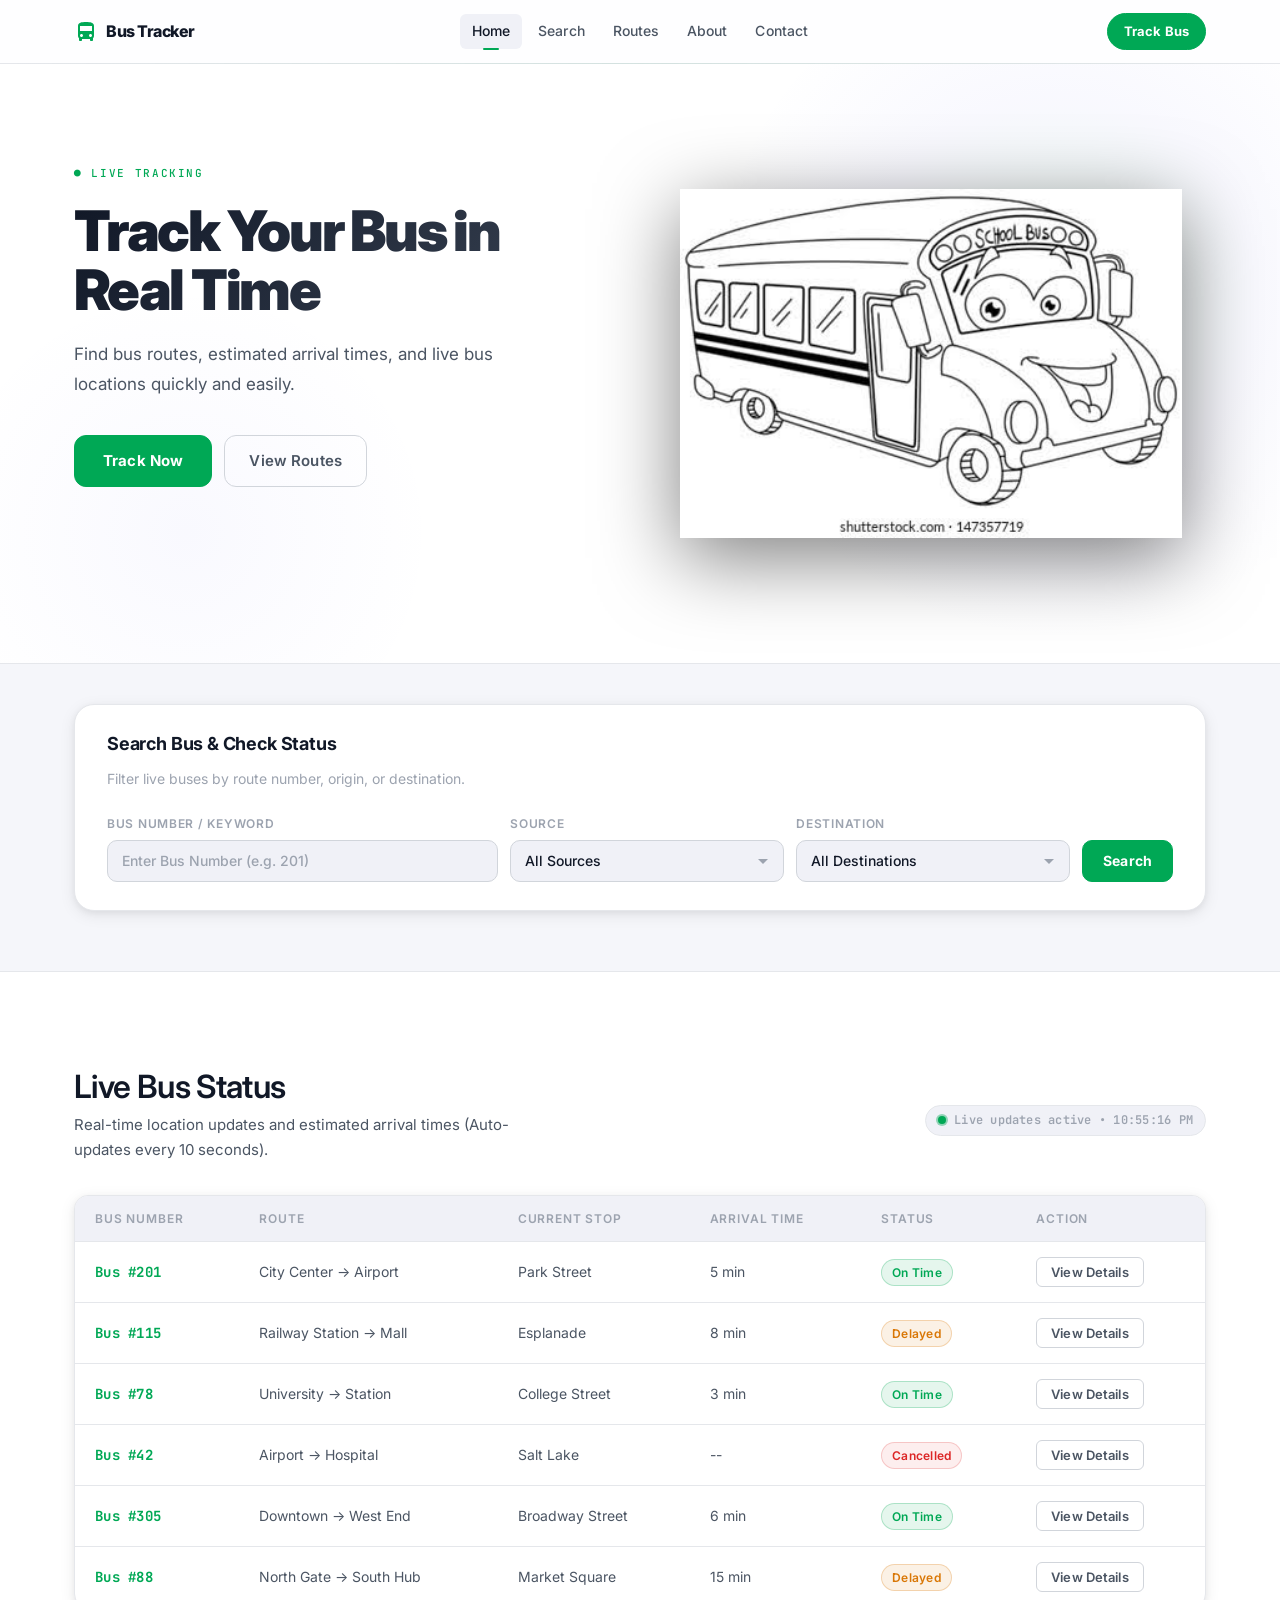
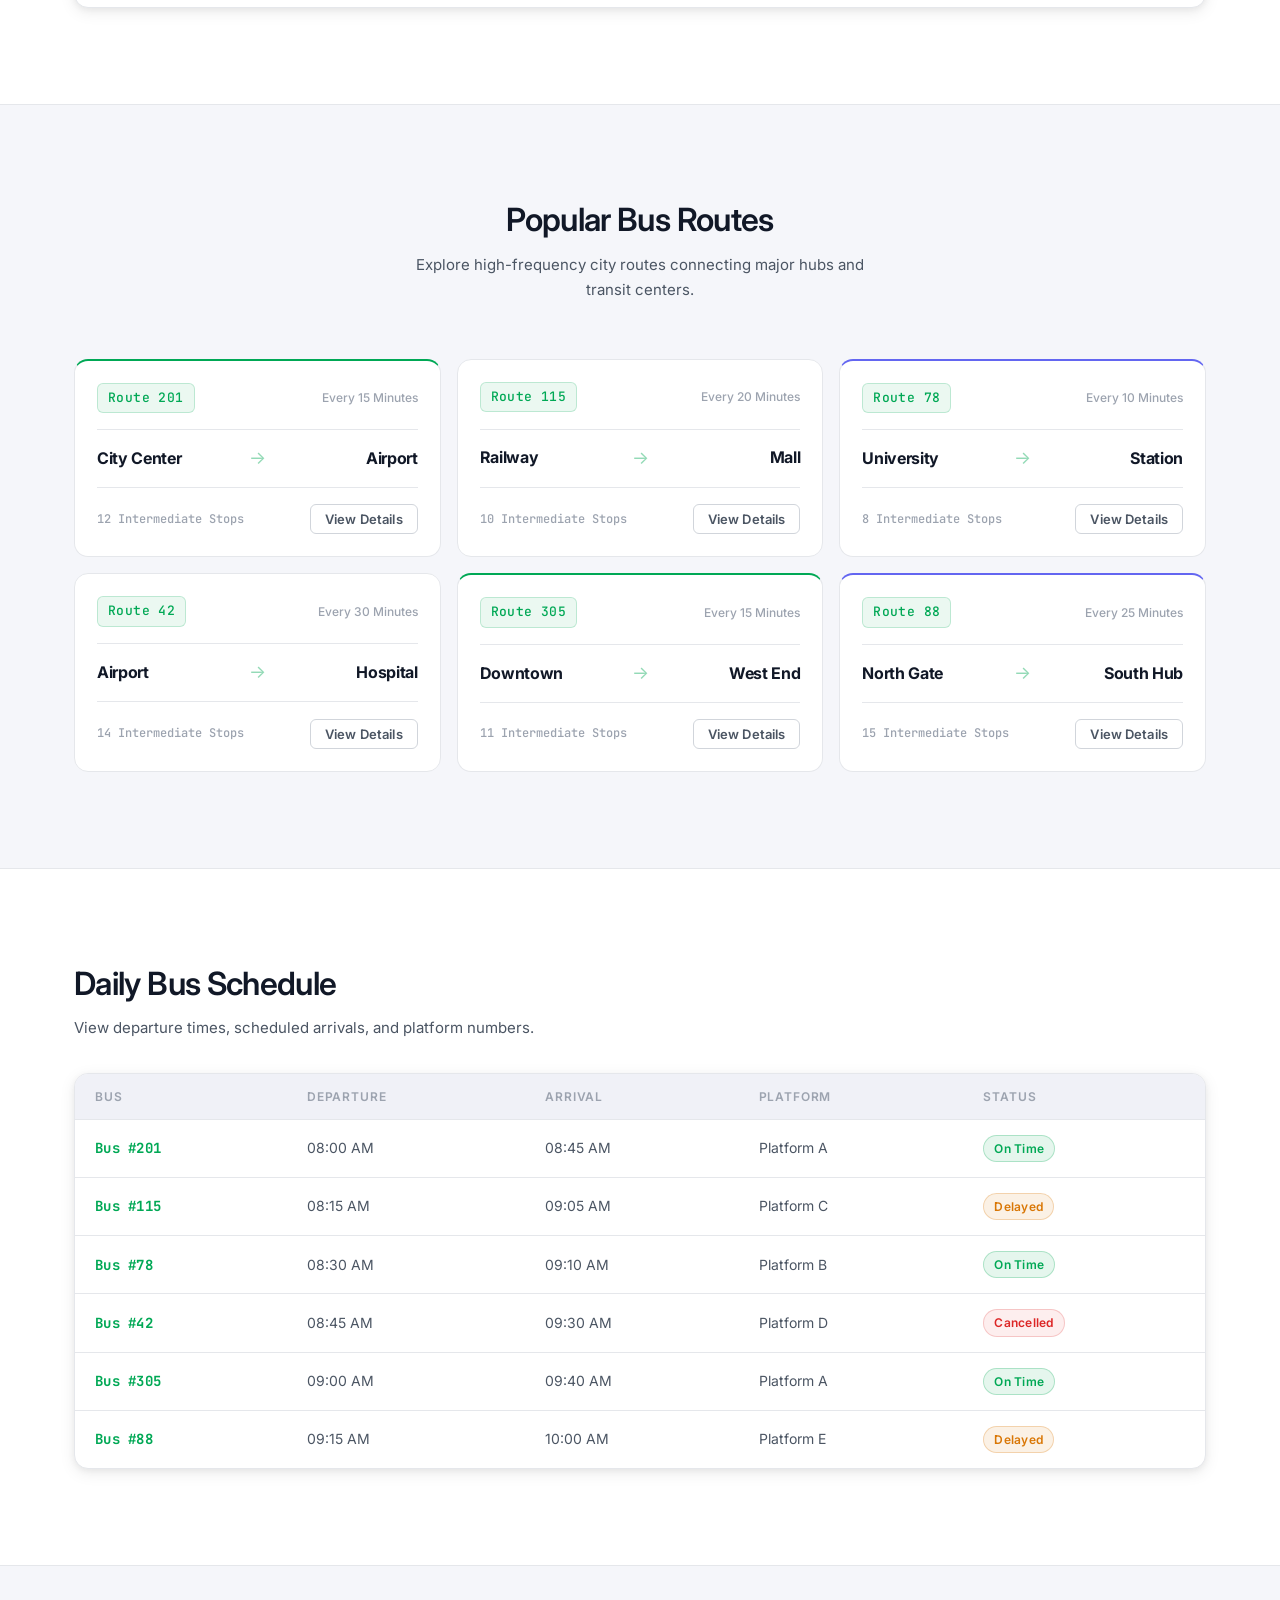
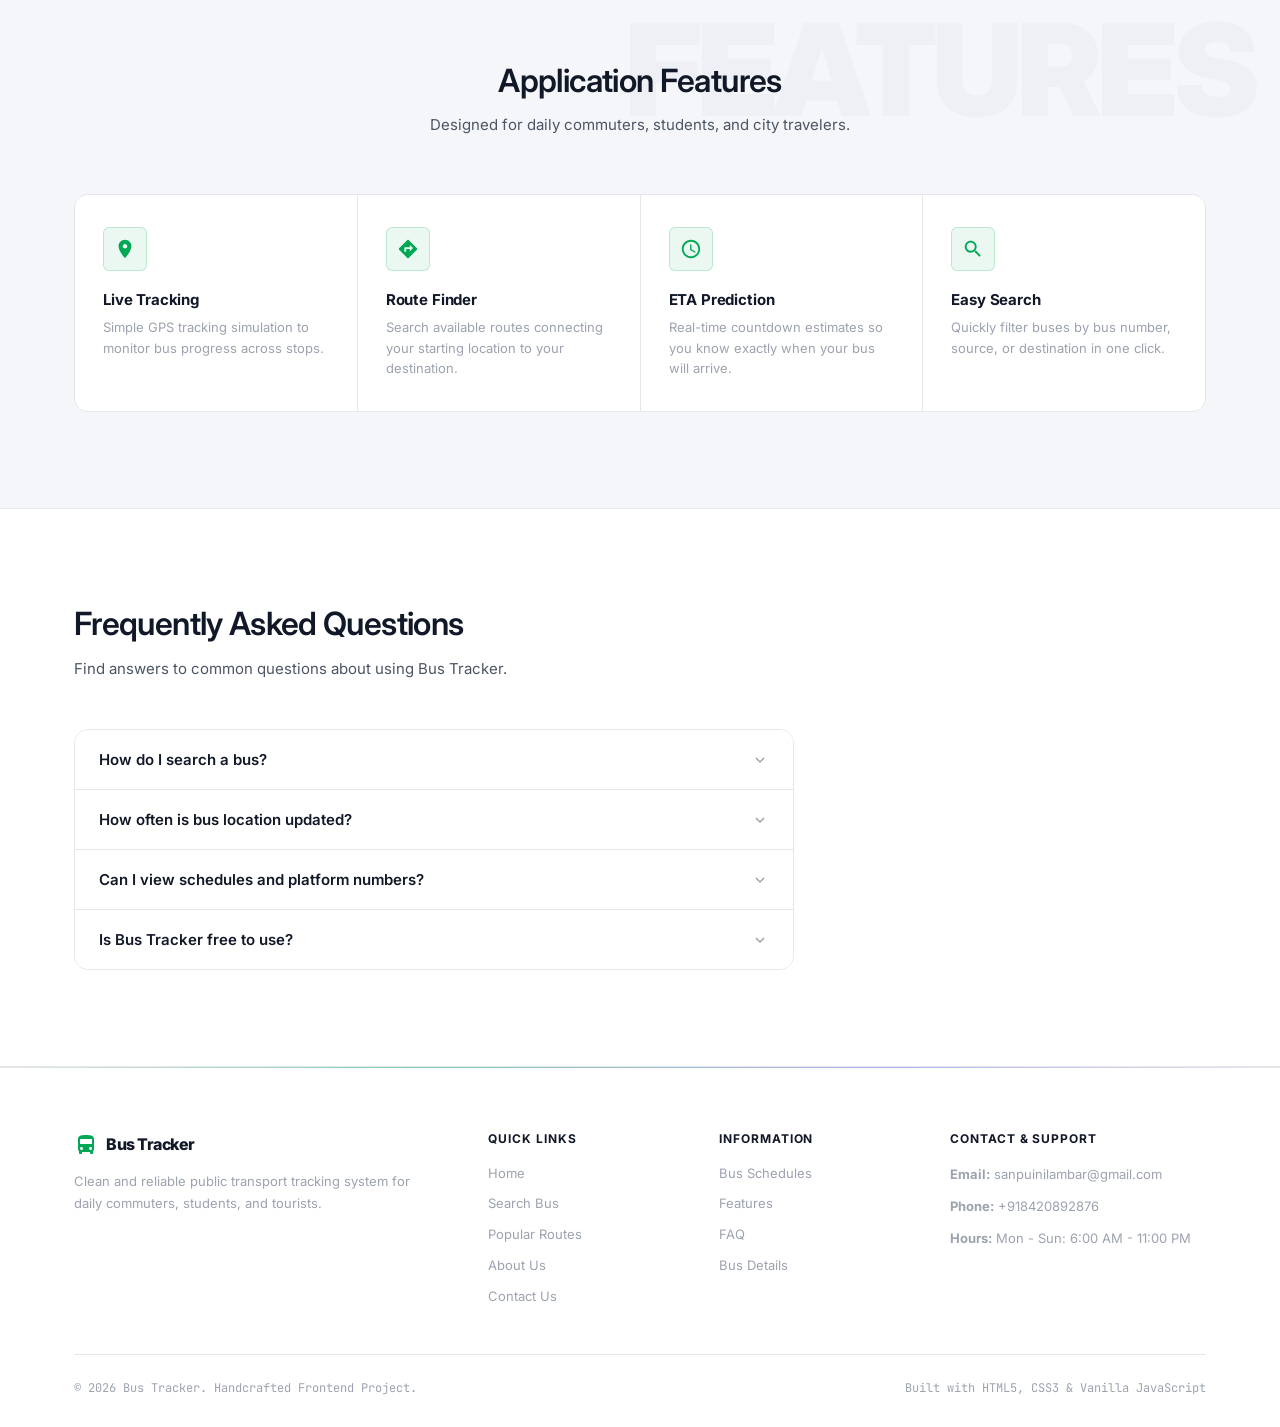
==== commit 5c975ffd: "modify" ====
--- a/index.html
+++ b/index.html
@@ -1,230 +1,96 @@
 <!DOCTYPE html>
 <html lang="en">
 <head>
-    <meta charset="UTF-8">
-    <meta name="viewport" content="width=device-width, initial-scale=1.0">
-    <title>Bus traker</title>
-    <meta name="descriptation" content="Track your bus real time. Check bus routes, estimated arrival times, live bus status, and schedules easily.">
-    <link rel="stylesheet" href="css/style.css">
-    <link rel="stylesheet" href="css/responsive.css">
+  <meta charset="UTF-8">
+  <meta name="viewport" content="width=device-width, initial-scale=1.0">
+  <title>Bus Tracker - Real-Time Public Transport Tracking</title>
+  <meta name="description" content="Track your bus in real time. Check bus routes, estimated arrival times, live bus status, and schedules easily.">
+  <link rel="stylesheet" href="css/style.css">
+  <link rel="stylesheet" href="css/responsive.css">
 </head>
 <body>
-    
-    
-    <header class="navber">
-        <div class="container navbar-container">
-            <a href="index.html" class="logo">
-               <svg xmlns="http://www.w3.org/2000/svg" viewBox="0 0 640 640"><!--!Font Awesome Free v7.3.1 by @fontawesome - https://fontawesome.com License - https://fontawesome.com/license/free Copyright 2026 Fonticons, Inc.--><path d="M192 64C139 64 96 107 96 160L96 448C96 477.8 116.4 502.9 144 510L144 544C144 561.7 158.3 576 176 576L192 576C209.7 576 224 561.7 224 544L224 512L416 512L416 544C416 561.7 430.3 576 448 576L464 576C481.7 576 496 561.7 496 544L496 510C523.6 502.9 544 477.8 544 448L544 160C544 107 501 64 448 64L192 64zM160 192C160 174.3 174.3 160 192 160L448 160C465.7 160 480 174.3 480 192L480 288C480 305.7 465.7 320 448 320L192 320C174.3 320 160 305.7 160 288L160 192zM192 384C209.7 384 224 398.3 224 416C224 433.7 209.7 448 192 448C174.3 448 160 433.7 160 416C160 398.3 174.3 384 192 384zM448 384C465.7 384 480 398.3 480 416C480 433.7 465.7 448 448 448C430.3 448 416 433.7 416 416C416 398.3 430.3 384 448 384z"/></svg>
-                <span>Bus Traker</span>
-            </a>
-
-
-            <nav class="nav-links" id="navLinks">
-                <a href="index.html" class="nav-link active">Home</a>
-                <a href="search.html" class="nav-link ">Search</a>
-                <a href="#routes" class="nav-link ">Routes</a>
-                <a href="about.html" class="nav-link ">About</a>
-                <a href="contact.html" class="nav-link ">Contract</a>
-                <a href="search.html" class="btn btn-primary btn-sm mobile-track-btn " style="display: none;">Track Bus</a>
-            
-
-                <div class="nav-actions">
-                    <a href="search.html" class="btn btn-primary btn-sm">Track Bus</a>
-                    <button class="mobile-menu-btn" id="mobileMeanBtn" aria-label="Toggel navigation">
-                        <svg xmlns="http://www.w3.org/2000/svg" viewBox="0 0 640 640"><!--!Font Awesome Free v7.3.1 by @fontawesome - https://fontawesome.com License - https://fontawesome.com/license/free Copyright 2026 Fonticons, Inc.--><path d="M192 64C139 64 96 107 96 160L96 448C96 477.8 116.4 502.9 144 510L144 544C144 561.7 158.3 576 176 576L192 576C209.7 576 224 561.7 224 544L224 512L416 512L416 544C416 561.7 430.3 576 448 576L464 576C481.7 576 496 561.7 496 544L496 510C523.6 502.9 544 477.8 544 448L544 160C544 107 501 64 448 64L192 64zM160 192C160 174.3 174.3 160 192 160L448 160C465.7 160 480 174.3 480 192L480 288C480 305.7 465.7 320 448 320L192 320C174.3 320 160 305.7 160 288L160 192zM192 384C209.7 384 224 398.3 224 416C224 433.7 209.7 448 192 448C174.3 448 160 433.7 160 416C160 398.3 174.3 384 192 384zM448 384C465.7 384 480 398.3 480 416C480 433.7 465.7 448 448 448C430.3 448 416 433.7 416 416C416 398.3 430.3 384 448 384z"/></svg>
-                    </button>
-                </div>
-            </nav>
-
-
-
-         </div>
-    </header>
-    <section class="hero">
-        <div class="container hero-grid">
-            <div class="hero-content">
-                <h1>Track your Bus in Real time</h1>
-                <p>Find Bus routes , live bus location easily and fast</p>
-                <div class="hero-buttons">
-                    <a href="#search" class="btn btn-primary">Track Now</a>
-                    <a href="#routes" class="btn btn-secondary">Show Routes</a>
-                </div>
-            </div>
-            <div class="hero-image">
-                <img src="img/buspic.jpeg" alt="Bus Tracker Real Time Vactor illlustration"
-                 width="800" 
-                 height="500">
-            </div>
-        </div>
-    </section> 
-    <section class="section search-section" id="search">
-        <div class="container">
-            <div class="search-Box">
-                <div class="section-header" style ="margin-bottom: 24px; text-align: left;">
-                    <h2 style="font-size: 22px;">Search Bus & Check Status </h2>
-                    <p  style= "font-size: 14px; margin: 0;">Search Live Busses by route number </p>
-                </div>
-                <form class="search-form" id="homeSearchfrom" onsubmit="event.preventDefault(); filterBuses();">
-                    <div class="form-group">
-                        <label for="searchBusNumber">Bus Number</label>
-                        <input type="text" id="searchBusNumber" class="form-group-control" placeholder="Enter Bus Number (e.g. 40A/A3)" autocomplete="off">
-                        <div class="from-group">
-                        <label for ="searchSource">source</label>
-                        <select id="searchSource" class="from-control">
-                            <option value="">All Source</option>
-
-                        </select>
-                        </div>
-                        <div class="form-group">
-                            <label for="searchDestination">Destination</label>
-                            <select id="searchDestination" class="form-control">
-                                <option value="">All Destination</option>
-                            </select>
-                        </div>
-                        <div class="form-group">
-                            <button type="button" id="searchbtn" class="btn btn-primary btn-block">Search</button>
-                        </div>
-
-                    </div>
-                </form>
-            </div>
-        </div>
-
-    </section>
-
-<section class="section section-alt" id="routes">
-    <div class="container">
-      <div class="section-header">
-        <h2>Popular Bus Routes</h2>
-        <p>Explore high-frequency city routes connecting major hubs and transit centers.</p>
-      </div>
-      <div class="routes-grid">
-        
-        <div class="route-card">
-          <div class="route-header">
-            <span class="route-number">Route 201</span>
-            <span class="route-freq">Every 15 Minutes</span>
-          </div>
-          <div class="route-path">
-            <div class="route-point">
-              <div class="city">City Center</div>
-            </div>
-            <div class="route-arrow">↓</div>
-            <div class="route-point">
-              <div class="city">Airport</div>
-            </div>
-          </div>
-          <div class="route-footer">
-            <span class="route-info">12 Intermediate Stops</span>
-            <button class="btn btn-secondary btn-sm" onclick="openBusModal('201')">View Details</button>
-          </div>
-        </div>
-
-        <div class="route-card">
-          <div class="route-header">
-            <span class="route-number">Route 115</span>
-            <span class="route-freq">Every 20 Minutes</span>
-          </div>
-          <div class="route-path">
-            <div class="route-point">
-              <div class="city">Railway</div>
-            </div>
-            <div class="route-arrow">↓</div>
-            <div class="route-point">
-              <div class="city">Mall</div>
-            </div>
-          </div>
-          <div class="route-footer">
-            <span class="route-info">10 Intermediate Stops</span>
-            <button class="btn btn-secondary btn-sm" onclick="openBusModal('115')">View Details</button>
-          </div>
-        </div>
-
-        <div class="route-card">
-          <div class="route-header">
-            <span class="route-number">Route 78</span>
-            <span class="route-freq">Every 10 Minutes</span>
-          </div>
-          <div class="route-path">
-            <div class="route-point">
-              <div class="city">University</div>
-            </div>
-            <div class="route-arrow">↓</div>
-            <div class="route-point">
-              <div class="city">Station</div>
-            </div>
-          </div>
-          <div class="route-footer">
-            <span class="route-info">8 Intermediate Stops</span>
-            <button class="btn btn-secondary btn-sm" onclick="openBusModal('78')">View Details</button>
-          </div>
-        </div>
-
-        <div class="route-card">
-          <div class="route-header">
-            <span class="route-number">Route 42</span>
-            <span class="route-freq">Every 30 Minutes</span>
-          </div>
-          <div class="route-path">
-            <div class="route-point">
-              <div class="city">Airport</div>
-            </div>
-            <div class="route-arrow">↓</div>
-            <div class="route-point">
-              <div class="city">Hospital</div>
-            </div>
-          </div>
-          <div class="route-footer">
-            <span class="route-info">14 Intermediate Stops</span>
-            <button class="btn btn-secondary btn-sm" onclick="openBusModal('42')">View Details</button>
-          </div>
-        </div>
-
-        <div class="route-card">
-          <div class="route-header">
-            <span class="route-number">Route 305</span>
-            <span class="route-freq">Every 15 Minutes</span>
-          </div>
-          <div class="route-path">
-            <div class="route-point">
-              <div class="city">Downtown</div>
-            </div>
-            <div class="route-arrow">↓</div>
-            <div class="route-point">
-              <div class="city">West End</div>
-            </div>
-          </div>
-          <div class="route-footer">
-            <span class="route-info">11 Intermediate Stops</span>
-            <button class="btn btn-secondary btn-sm" onclick="openBusModal('305')">View Details</button>
-          </div>
-        </div>
-
-        <div class="route-card">
-          <div class="route-header">
-            <span class="route-number">Route 88</span>
-            <span class="route-freq">Every 25 Minutes</span>
-          </div>
-          <div class="route-path">
-            <div class="route-point">
-              <div class="city">North Gate</div>
-            </div>
-            <div class="route-arrow">↓</div>
-            <div class="route-point">
-              <div class="city">South Hub</div>
-            </div>
-          </div>
-          <div class="route-footer">
-            <span class="route-info">15 Intermediate Stops</span>
-            <button class="btn btn-secondary btn-sm" onclick="openBusModal('88')">View Details</button>
-          </div>
-        </div>
-
-      </div>
-    </div>
-  </section>
-
-  <section class="section" id="status">
+
+  
+  <header class="navbar">
+    <div class="container navbar-container">
+      <a href="index.html" class="logo">
+        <svg viewBox="0 0 24 24">
+          <path d="M4 16c0 .88.39 1.67 1 2.22V20c0 .55.45 1 1 1h1c.55 0 1-.45 1-1v-1h8v1c0 .55.45 1 1 1h1c.55 0 1-.45 1-1v-1.78c.61-.55 1-1.34 1-2.22V6c0-3.5-3.58-4-8-4s-8 .5-8 4v10zm3.5 1c-.83 0-1.5-.67-1.5-1.5S6.67 14 7.5 14s1.5.67 1.5 1.5S8.33 17 7.5 17zm9 0c-.83 0-1.5-.67-1.5-1.5s.67-1.5 1.5-1.5 1.5.67 1.5 1.5-.67 1.5-1.5 1.5zm1.5-6H6V6h12v5z"/>
+        </svg>
+        <span>Bus Tracker</span>
+      </a>
+
+      <nav class="nav-links" id="navLinks">
+        <a href="index.html" class="nav-link active">Home</a>
+        <a href="search.html" class="nav-link">Search</a>
+        <a href="#routes" class="nav-link">Routes</a>
+        <a href="about.html" class="nav-link">About</a>
+        <a href="contact.html" class="nav-link">Contact</a>
+        <a href="search.html" class="btn btn-primary btn-sm mobile-track-btn" style="display: none;">Track Bus</a>
+      </nav>
+
+      <div class="nav-actions">
+        <a href="search.html" class="btn btn-primary btn-sm">Track Bus</a>
+        <button class="mobile-menu-btn" id="mobileMenuBtn" aria-label="Toggle navigation">
+          <svg viewBox="0 0 24 24">
+            <path d="M3 18h18v-2H3v2zm0-5h18v-2H3v2zm0-7v2h18V6H3z"/>
+          </svg>
+        </button>
+      </div>
+    </div>
+  </header>
+
+  
+  <section class="hero">
+    <div class="container hero-grid">
+      <div class="hero-content">
+        <h1>Track Your Bus in Real Time</h1>
+        <p>Find bus routes, estimated arrival times, and live bus locations quickly and easily.</p>
+        <div class="hero-buttons">
+          <a href="#search" class="btn btn-primary">Track Now</a>
+          <a href="#routes" class="btn btn-secondary">View Routes</a>
+        </div>
+      </div>
+      <div class="hero-image">
+        <img src="img/buspic.jpeg" alt="Bus Tracker Real-time Vector Illustration" width="800" height="500">
+      </div>
+    </div>
+  </section>
+
+  
+  <section class="section search-section" id="search">
+    <div class="container">
+      <div class="search-box">
+        <div class="section-header" style="margin-bottom: 24px; text-align: left;">
+          <h2 style="font-size: 22px;">Search Bus & Check Status</h2>
+          <p style="font-size: 14px; margin: 0;">Filter live buses by route number, origin, or destination.</p>
+        </div>
+        <form class="search-form" id="homeSearchForm" onsubmit="event.preventDefault(); filterBuses();">
+          <div class="form-group">
+            <label for="searchBusNumber">Bus Number / Keyword</label>
+            <input type="text" id="searchBusNumber" class="form-control" placeholder="Enter Bus Number (e.g. 201)" autocomplete="off">
+          </div>
+          <div class="form-group">
+            <label for="searchSource">Source</label>
+            <select id="searchSource" class="form-control">
+              <option value="">All Sources</option>
+            </select>
+          </div>
+          <div class="form-group">
+            <label for="searchDestination">Destination</label>
+            <select id="searchDestination" class="form-control">
+              <option value="">All Destinations</option>
+            </select>
+          </div>
+          <div class="form-group">
+            <button type="button" id="searchBtn" class="btn btn-primary btn-block">Search</button>
+          </div>
+        </form>
+      </div>
+    </div>
+  </section>
+  
+  <section class="section section-alt" id="status">
     <div class="container">
       <div class="section-header" style="display: flex; align-items: center; justify-content: space-between; flex-wrap: wrap; text-align: left;">
         <div>
@@ -235,33 +101,6 @@
           <span class="live-pulse"></span>
           <span>Live updates active • <span id="liveClock">--:--:--</span></span>
         </div>
-      </div>
-
-      <div class="table-wrapper">
-        <table class="custom-table">
-          <thead>
-            <tr>
-              <th>Bus Number</th>
-              <th>Route</th>
-              <th>Current Stop</th>
-              <th>Arrival Time</th>
-              <th>Status</th>
-              <th>Action</th>
-            </tr>
-          </thead>
-          <tbody id="liveBusStatusBody" id="searchResultsContainer">
-            <!-- Populated dynamically via script.js -->
-          </tbody>
-        </table>
-      </div>
-    </div>
-  </section>
-
-  <section class="section section-alt" id="schedule">
-    <div class="container">
-      <div class="section-header">
-        <h2>Daily Bus Schedule</h2>
-        <p>View departure times, scheduled arrivals, and platform numbers.</p>
       </div>
 
       <div class="table-wrapper">
@@ -277,13 +116,179 @@
             </tr>
           </thead>
           <tbody id="liveBusStatusBody">
-            <!-- Populated dynamically via script.js -->
+            
           </tbody>
         </table>
       </div>
     </div>
   </section>
 
+  <section class="section" id="routes">
+    <div class="container">
+      <div class="section-header">
+        <h2>Popular Bus Routes</h2>
+        <p>Explore high-frequency city routes connecting major hubs and transit centers.</p>
+      </div>
+      <div class="routes-grid">
+        
+        
+        <div class="route-card">
+          <div class="route-header">
+            <span class="route-number">Route 201</span>
+            <span class="route-freq">Every 15 Minutes</span>
+          </div>
+          <div class="route-path">
+            <div class="route-point">
+              <div class="city">City Center</div>
+            </div>
+            <div class="route-arrow">↓</div>
+            <div class="route-point">
+              <div class="city">Airport</div>
+            </div>
+          </div>
+          <div class="route-footer">
+            <span class="route-info">12 Intermediate Stops</span>
+            <button class="btn btn-secondary btn-sm" onclick="openBusModal('201')">View Details</button>
+          </div>
+        </div>
+
+        
+        <div class="route-card">
+          <div class="route-header">
+            <span class="route-number">Route 115</span>
+            <span class="route-freq">Every 20 Minutes</span>
+          </div>
+          <div class="route-path">
+            <div class="route-point">
+              <div class="city">Railway</div>
+            </div>
+            <div class="route-arrow">↓</div>
+            <div class="route-point">
+              <div class="city">Mall</div>
+            </div>
+          </div>
+          <div class="route-footer">
+            <span class="route-info">10 Intermediate Stops</span>
+            <button class="btn btn-secondary btn-sm" onclick="openBusModal('115')">View Details</button>
+          </div>
+        </div>
+
+        
+        <div class="route-card">
+          <div class="route-header">
+            <span class="route-number">Route 78</span>
+            <span class="route-freq">Every 10 Minutes</span>
+          </div>
+          <div class="route-path">
+            <div class="route-point">
+              <div class="city">University</div>
+            </div>
+            <div class="route-arrow">↓</div>
+            <div class="route-point">
+              <div class="city">Station</div>
+            </div>
+          </div>
+          <div class="route-footer">
+            <span class="route-info">8 Intermediate Stops</span>
+            <button class="btn btn-secondary btn-sm" onclick="openBusModal('78')">View Details</button>
+          </div>
+        </div>
+
+        
+        <div class="route-card">
+          <div class="route-header">
+            <span class="route-number">Route 42</span>
+            <span class="route-freq">Every 30 Minutes</span>
+          </div>
+          <div class="route-path">
+            <div class="route-point">
+              <div class="city">Airport</div>
+            </div>
+            <div class="route-arrow">↓</div>
+            <div class="route-point">
+              <div class="city">Hospital</div>
+            </div>
+          </div>
+          <div class="route-footer">
+            <span class="route-info">14 Intermediate Stops</span>
+            <button class="btn btn-secondary btn-sm" onclick="openBusModal('42')">View Details</button>
+          </div>
+        </div>
+
+        
+        <div class="route-card">
+          <div class="route-header">
+            <span class="route-number">Route 305</span>
+            <span class="route-freq">Every 15 Minutes</span>
+          </div>
+          <div class="route-path">
+            <div class="route-point">
+              <div class="city">Downtown</div>
+            </div>
+            <div class="route-arrow">↓</div>
+            <div class="route-point">
+              <div class="city">West End</div>
+            </div>
+          </div>
+          <div class="route-footer">
+            <span class="route-info">11 Intermediate Stops</span>
+            <button class="btn btn-secondary btn-sm" onclick="openBusModal('305')">View Details</button>
+          </div>
+        </div>
+
+        
+        <div class="route-card">
+          <div class="route-header">
+            <span class="route-number">Route 88</span>
+            <span class="route-freq">Every 25 Minutes</span>
+          </div>
+          <div class="route-path">
+            <div class="route-point">
+              <div class="city">North Gate</div>
+            </div>
+            <div class="route-arrow">↓</div>
+            <div class="route-point">
+              <div class="city">South Hub</div>
+            </div>
+          </div>
+          <div class="route-footer">
+            <span class="route-info">15 Intermediate Stops</span>
+            <button class="btn btn-secondary btn-sm" onclick="openBusModal('88')">View Details</button>
+          </div>
+        </div>
+
+      </div>
+    </div>
+  </section>
+
+  
+  <section class="section section-alt" id="schedule">
+    <div class="container">
+      <div class="section-header">
+        <h2>Daily Bus Schedule</h2>
+        <p>View departure times, scheduled arrivals, and platform numbers.</p>
+      </div>
+
+      <div class="table-wrapper">
+        <table class="custom-table">
+          <thead>
+            <tr>
+              <th>Bus</th>
+              <th>Departure</th>
+              <th>Arrival</th>
+              <th>Platform</th>
+              <th>Status</th>
+            </tr>
+          </thead>
+          <tbody id="busScheduleBody">
+            
+          </tbody>
+        </table>
+      </div>
+    </div>
+  </section>
+
+  
   <section class="section" id="features">
     <div class="container">
       <div class="section-header">
@@ -335,6 +340,7 @@
     </div>
   </section>
 
+  
   <section class="section section-alt" id="faq">
     <div class="container">
       <div class="section-header">
@@ -343,7 +349,7 @@
       </div>
 
       <div class="faq-container">
-        <divvvvvvvvvvvv class="faq-item">
+        <div class="faq-item">
           <button class="faq-question">
             <span>How do I search a bus?</span>
             <svg viewBox="0 0 24 24"><path d="M7.41 8.59L12 13.17l4.59-4.58L18 10l-6 6-6-6 1.41-1.41z"/></svg>
@@ -386,6 +392,7 @@
     </div>
   </section>
 
+  
   <div class="modal-overlay" id="busModalOverlay">
     <div class="modal-content">
       <div class="modal-header">
@@ -393,7 +400,7 @@
         <button class="modal-close" id="busModalClose">&times;</button>
       </div>
       <div class="modal-body" id="modalBusBody">
-        <!-- Content inserted dynamically via modal.js -->
+        
       </div>
       <div class="modal-footer">
         <button class="btn btn-secondary" id="busModalFooterClose">Close</button>
@@ -401,6 +408,7 @@
     </div>
   </div>
 
+  
   <footer class="footer">
     <div class="container">
       <div class="footer-grid">
@@ -437,8 +445,8 @@
 
         <div class="footer-col">
           <h4>Contact & Support</h4>
-          <p><strong>Email:</strong> support@bustracker.local</p>
-          <p><strong>Phone:</strong> +1 (800) 555-BUS1</p>
+          <p><strong>Email:</strong> sanpuinilambar@gmail.com</p>
+          <p><strong>Phone:</strong> +918420892876</p>
           <p><strong>Hours:</strong> Mon - Sun: 6:00 AM - 11:00 PM</p>
         </div>
       </div>
@@ -450,6 +458,7 @@
     </div>
   </footer>
 
+  
   <script src="js/script.js"></script>
   <script src="js/search.js"></script>
   <script src="js/modal.js"></script>
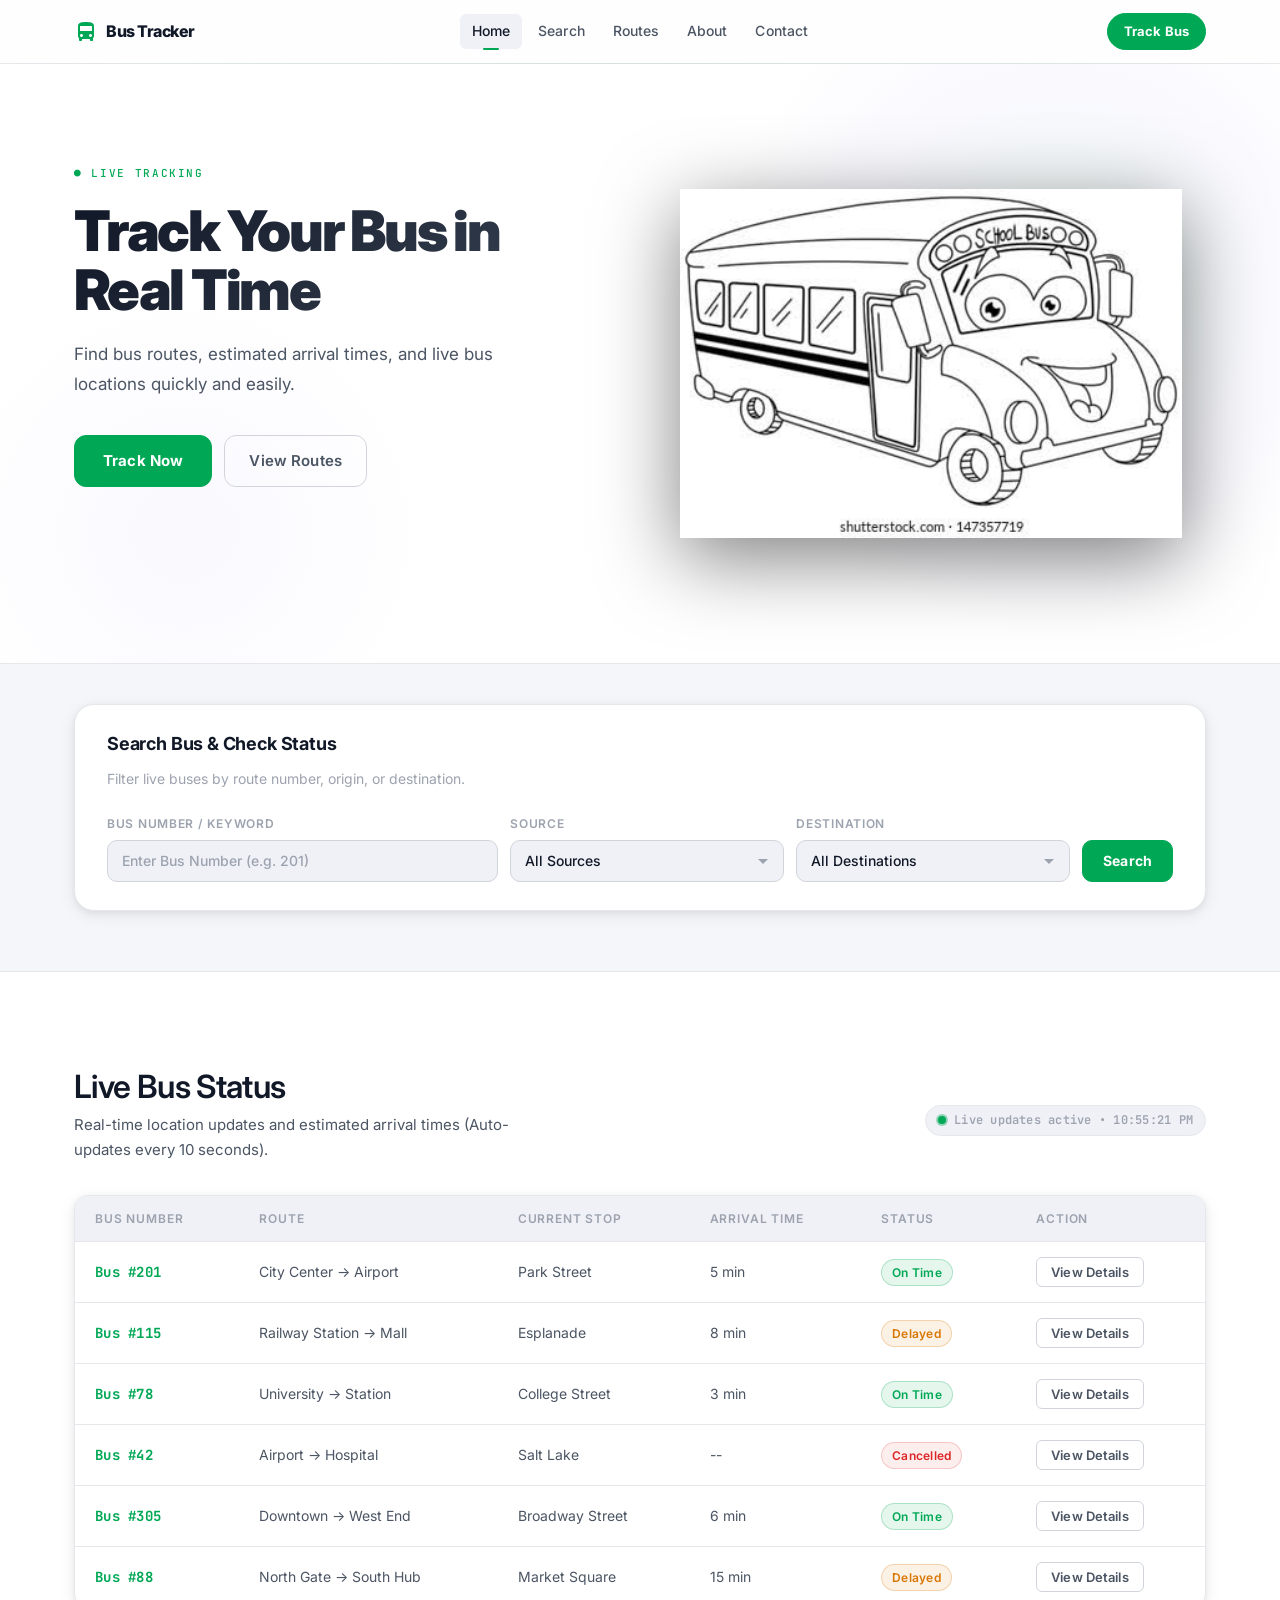
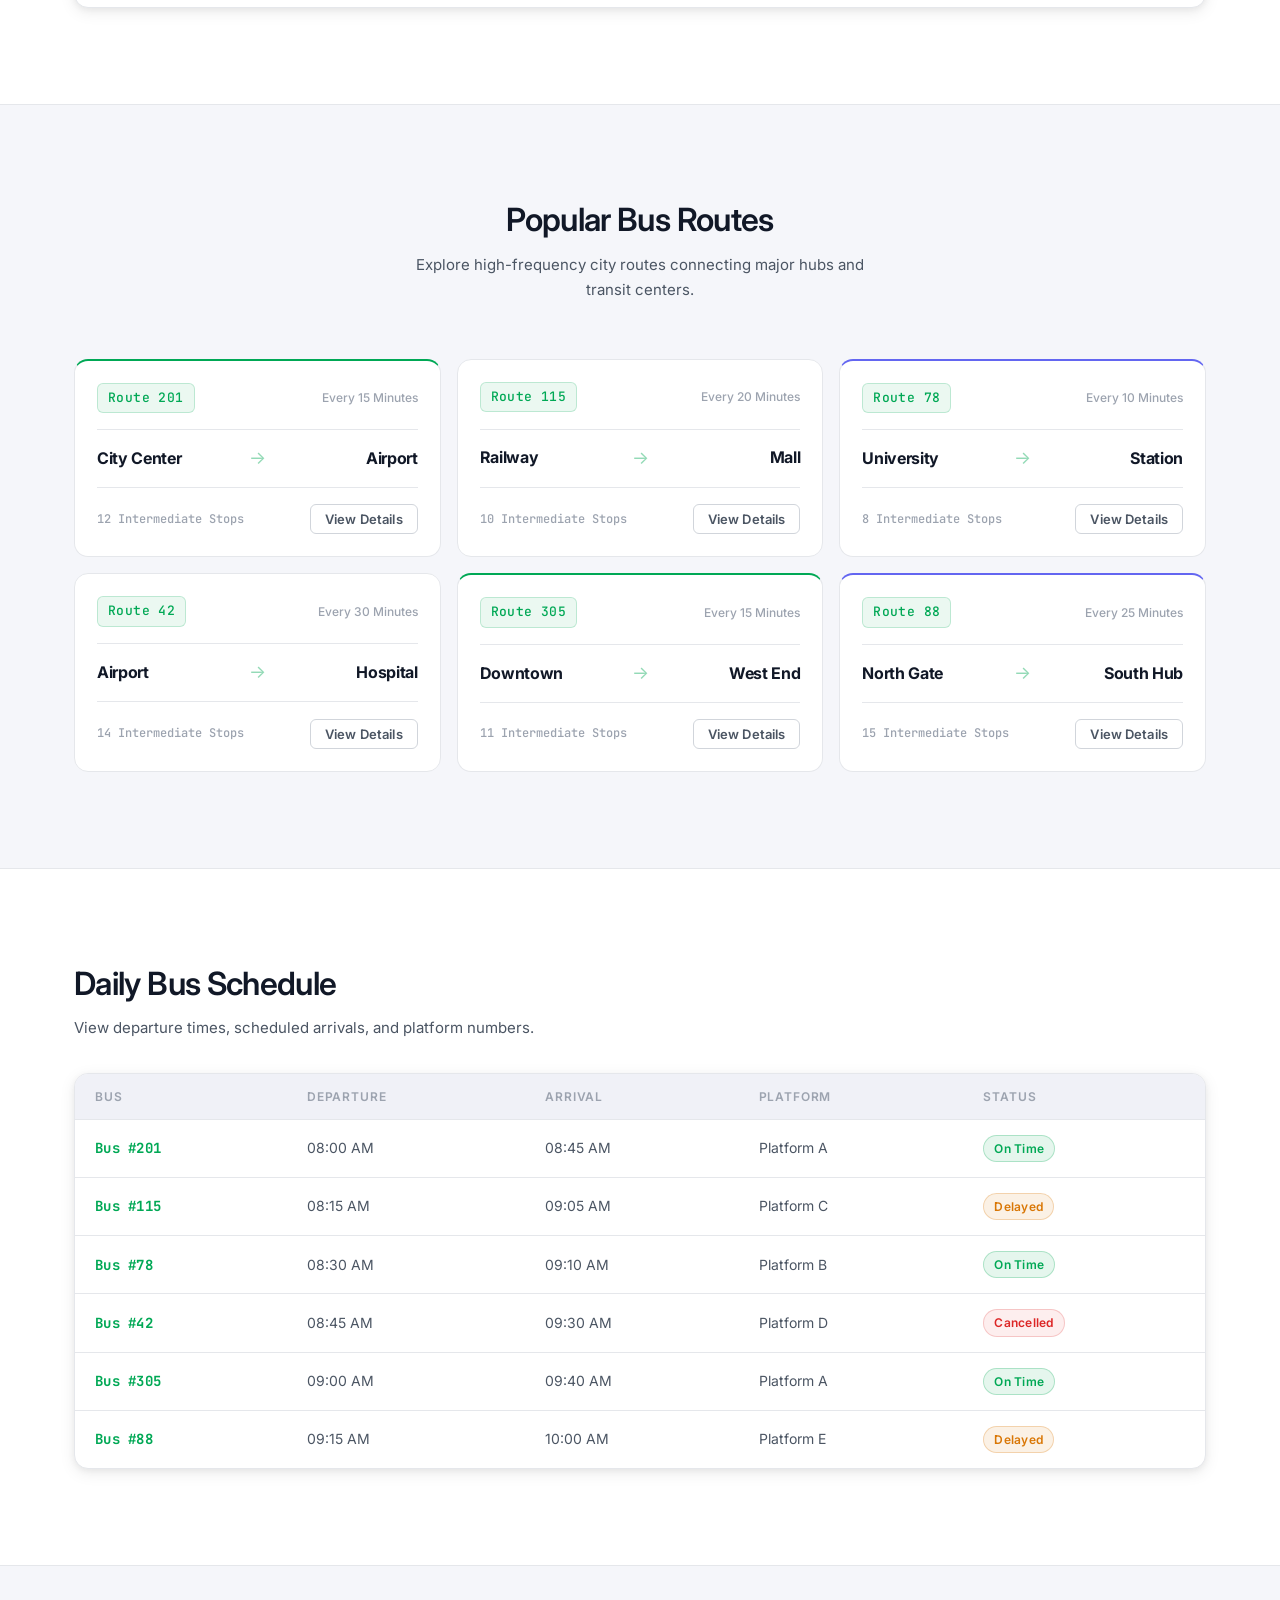
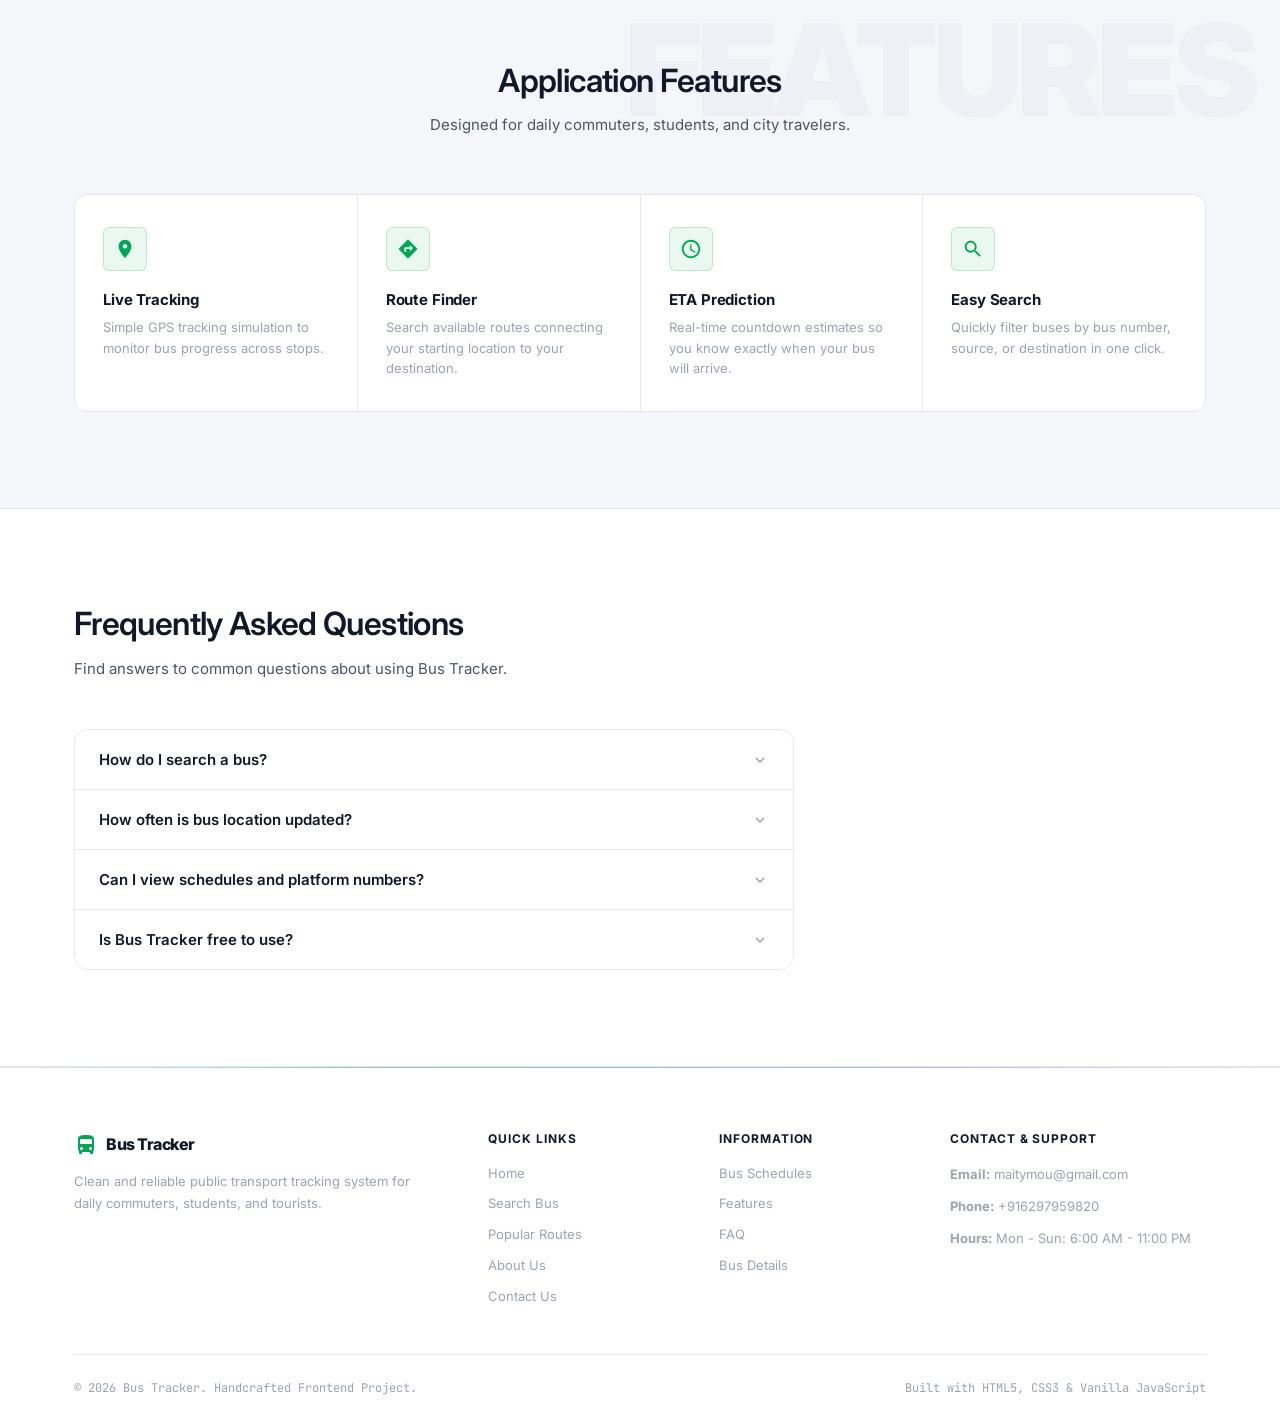
==== commit a3fc7a30: "modify" ====
--- a/index.html
+++ b/index.html
@@ -445,8 +445,8 @@
 
         <div class="footer-col">
           <h4>Contact & Support</h4>
-          <p><strong>Email:</strong> sanpuinilambar@gmail.com</p>
-          <p><strong>Phone:</strong> +918420892876</p>
+          <p><strong>Email:</strong> maitymou@gmail.com</p>
+          <p><strong>Phone:</strong> +916297959820</p>
           <p><strong>Hours:</strong> Mon - Sun: 6:00 AM - 11:00 PM</p>
         </div>
       </div>
